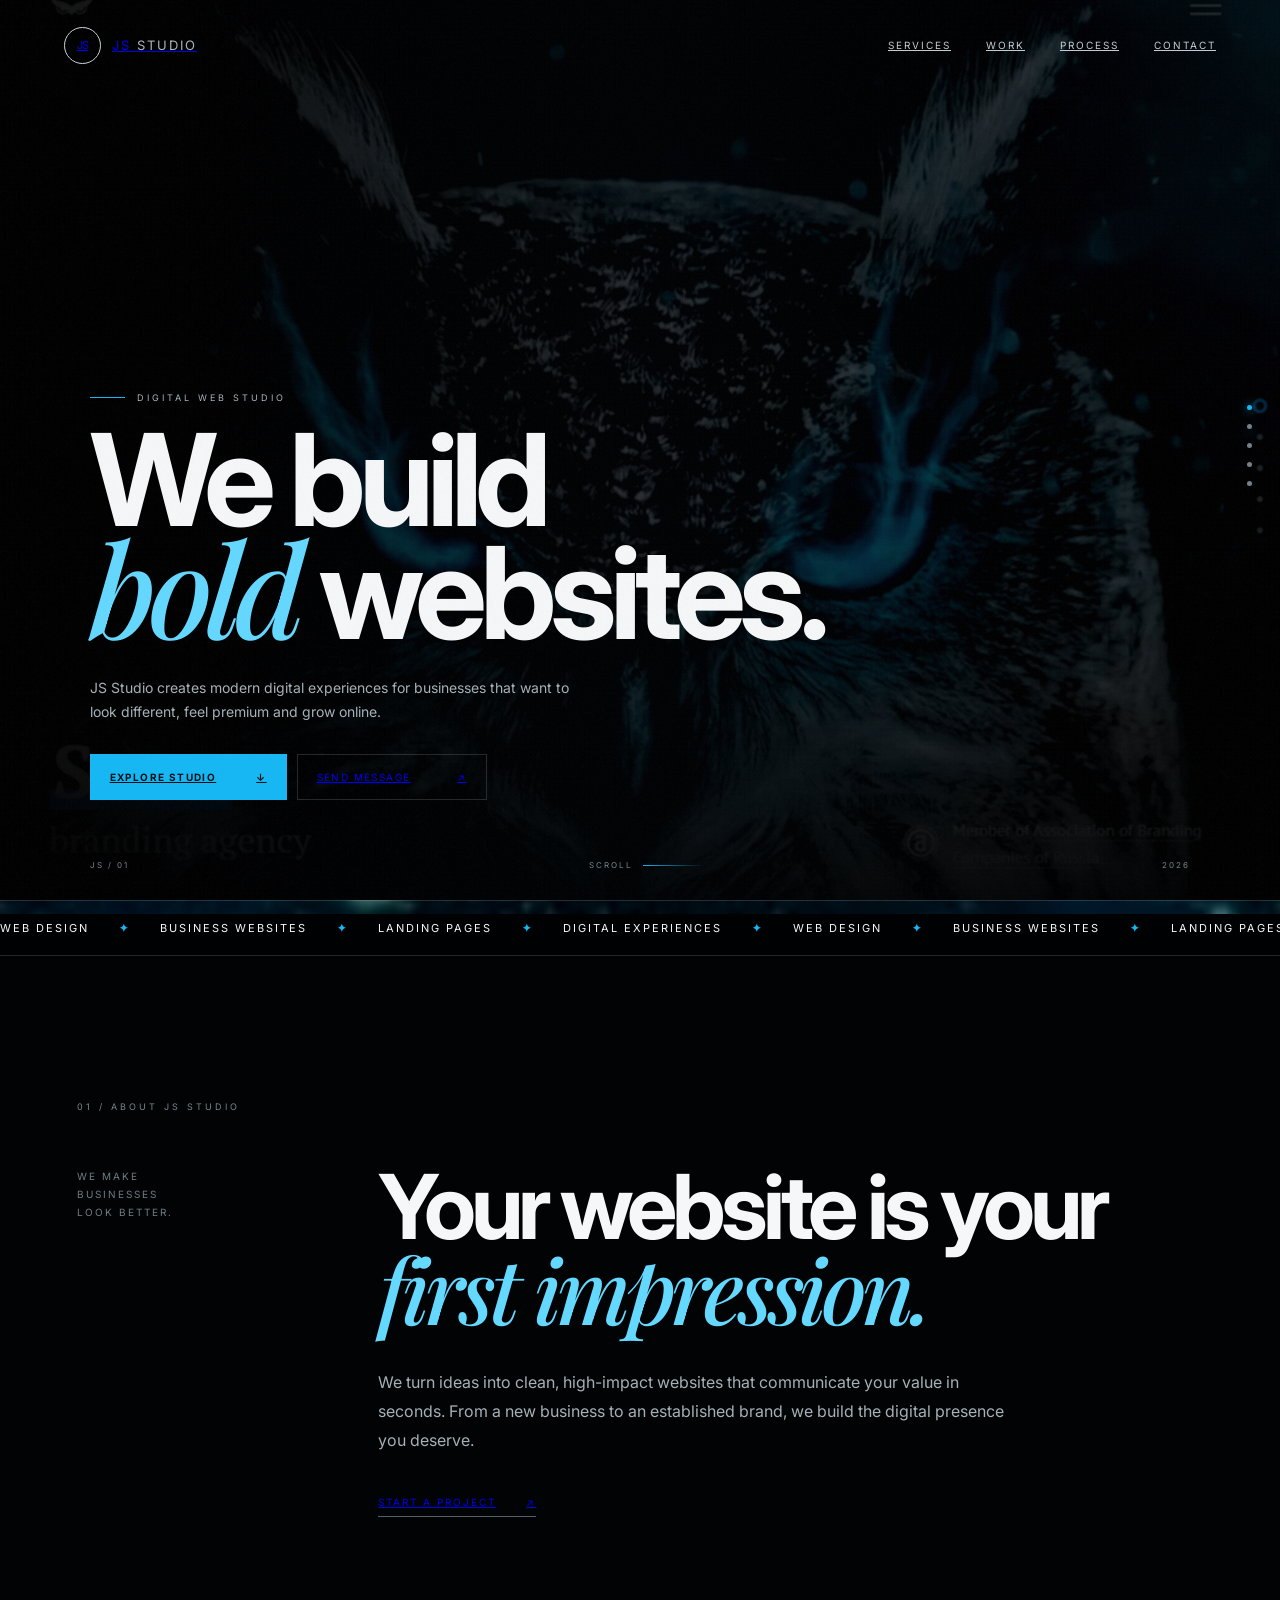
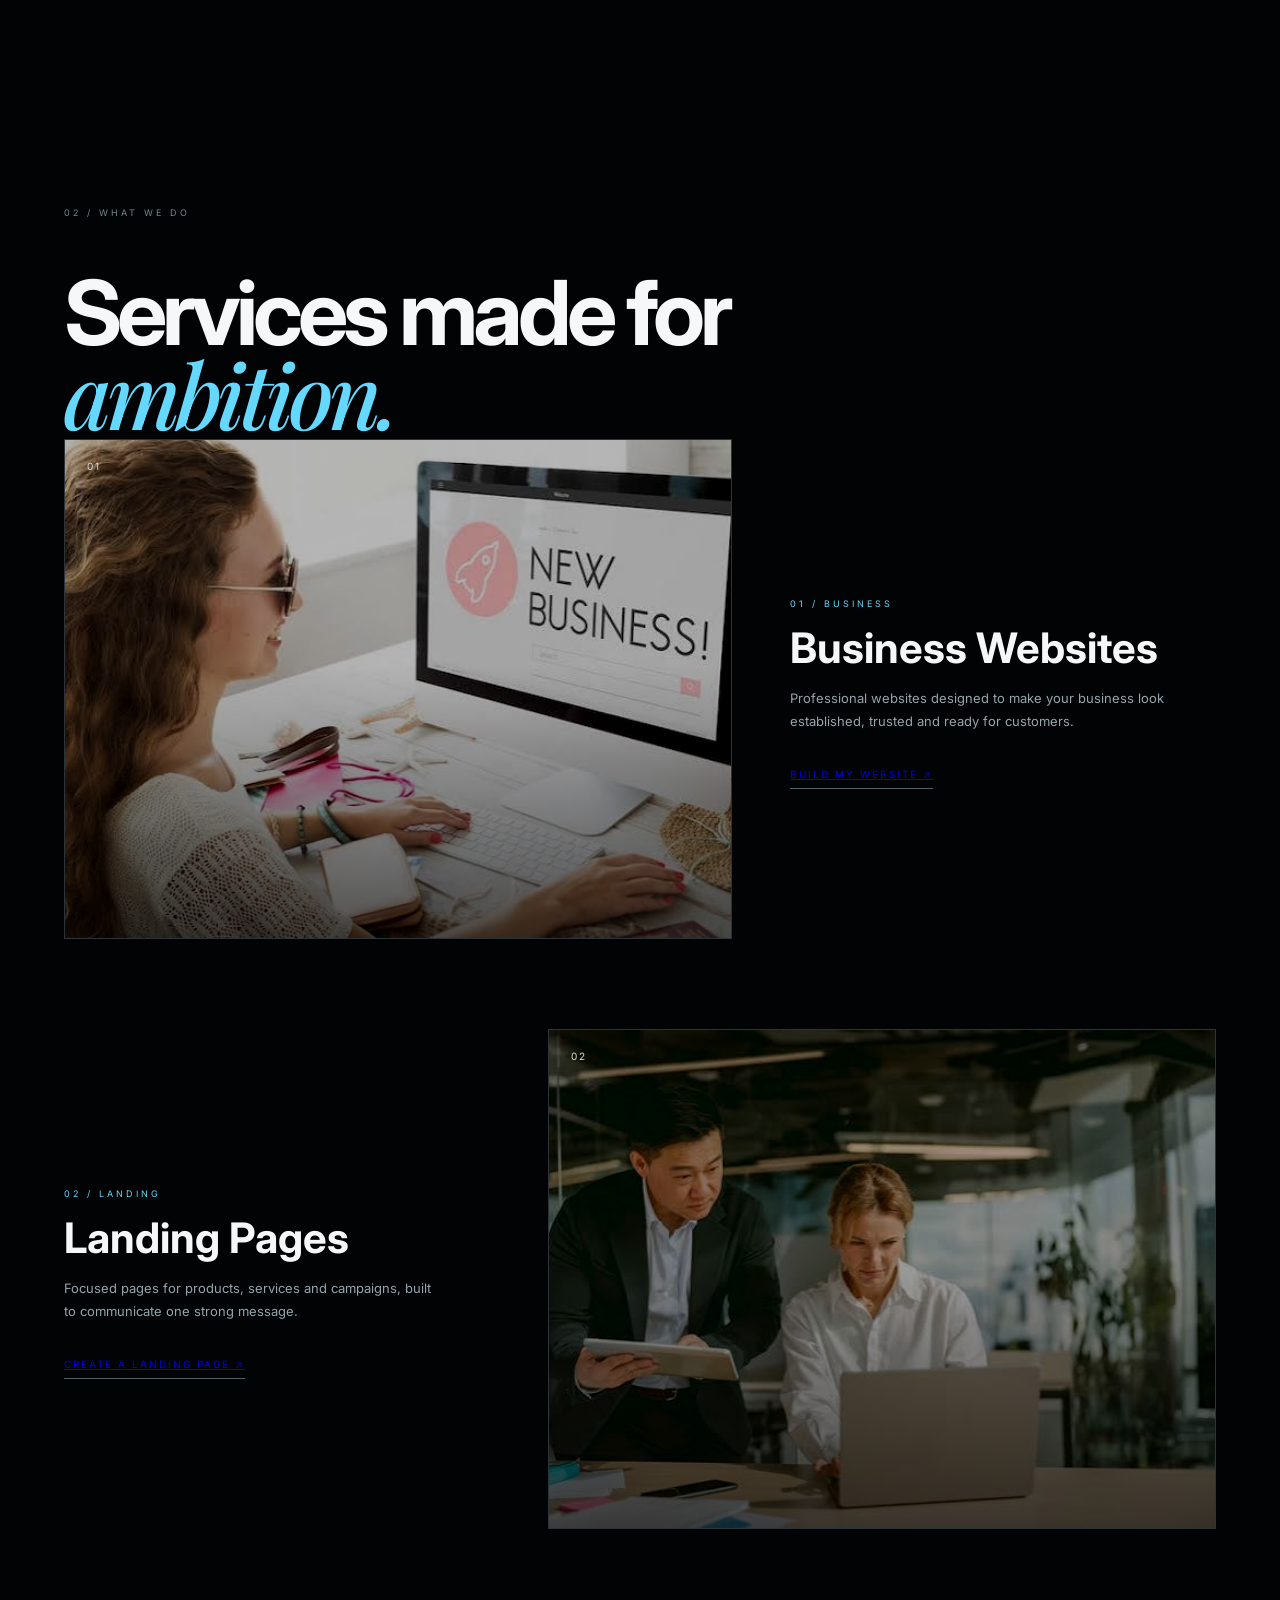
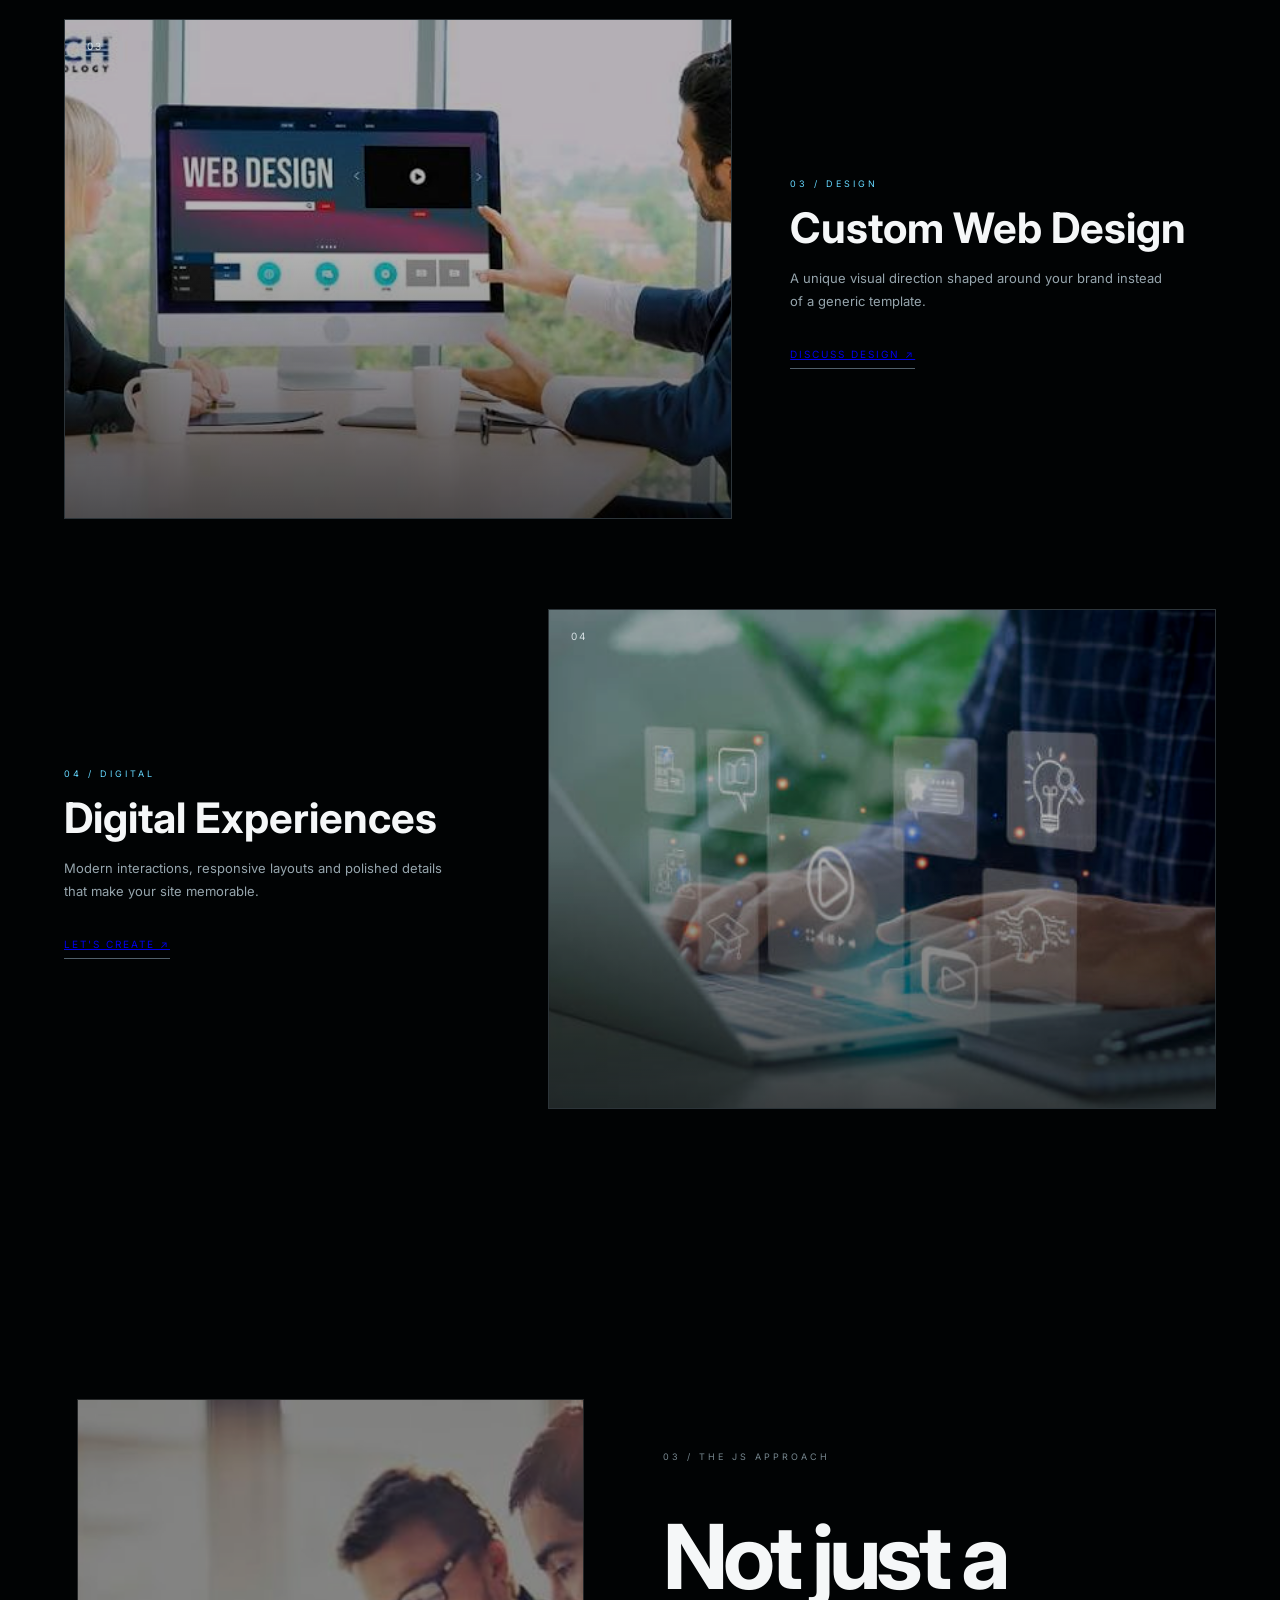
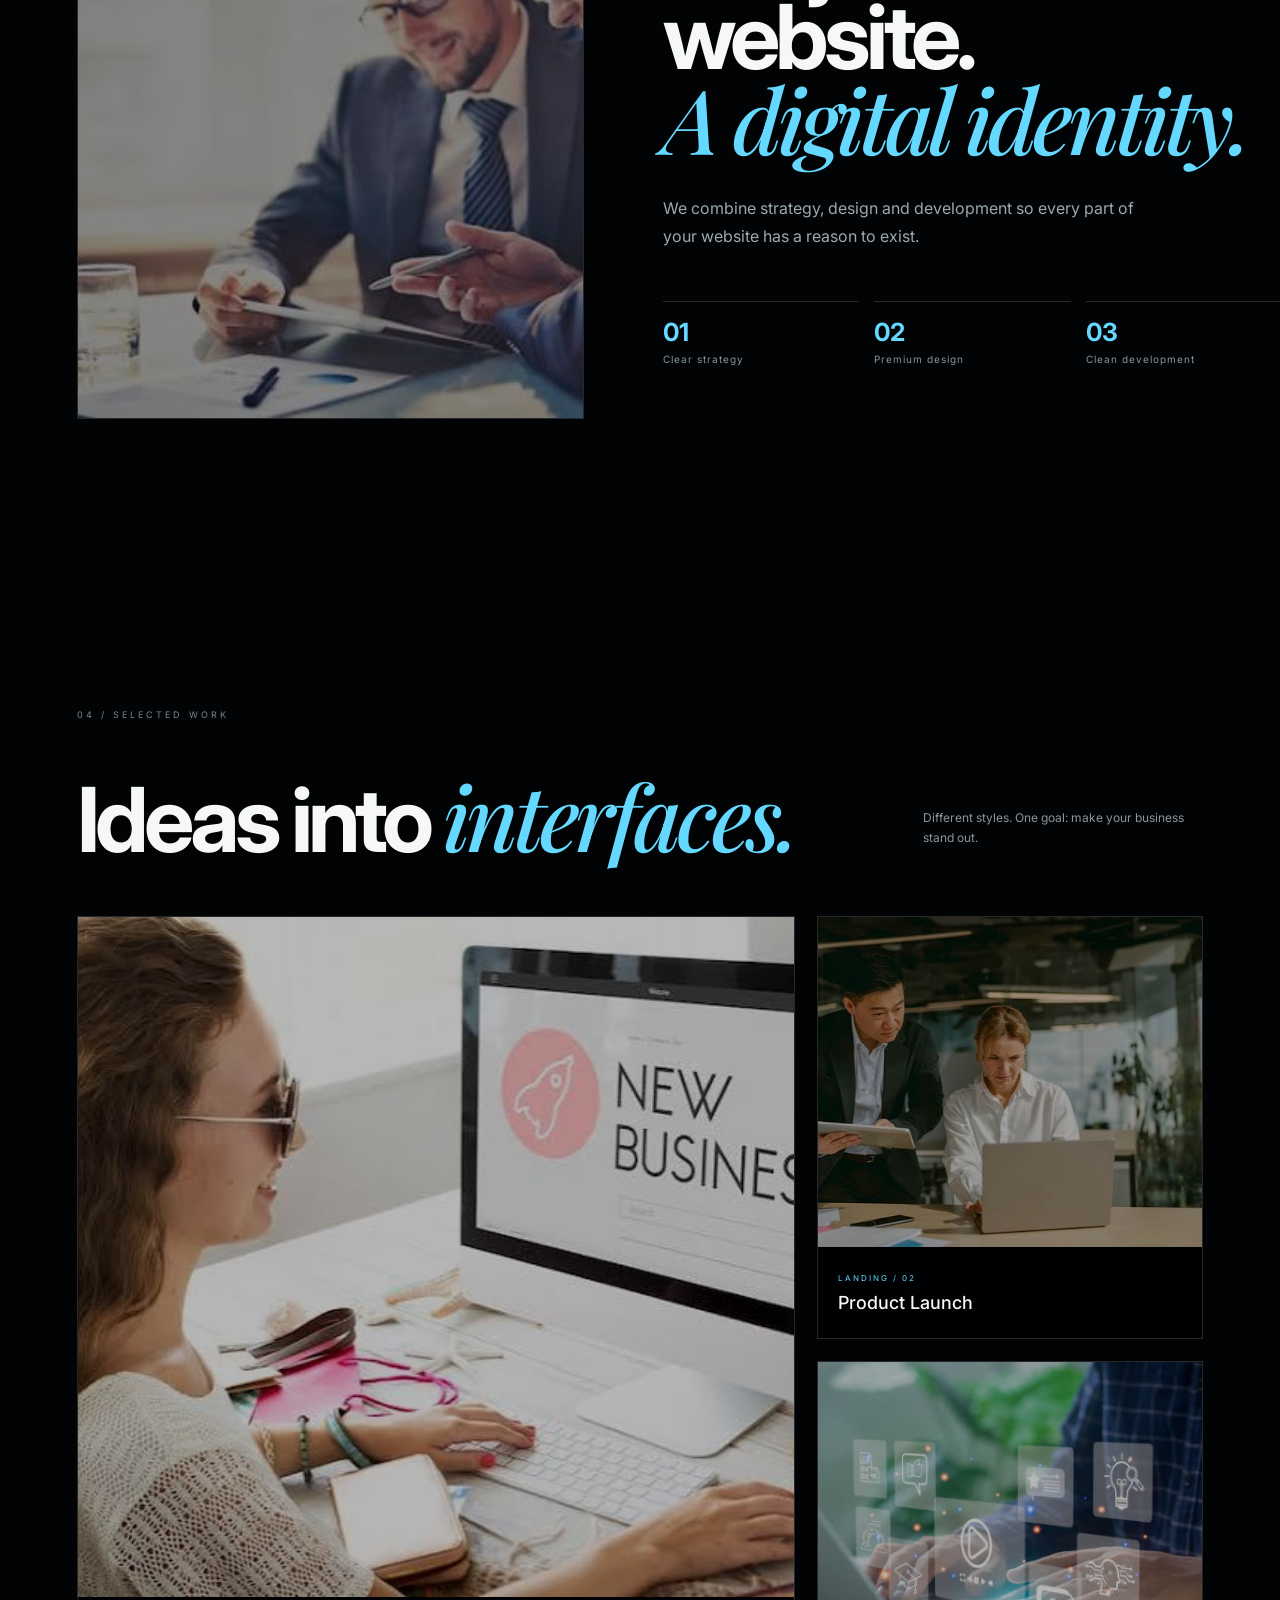
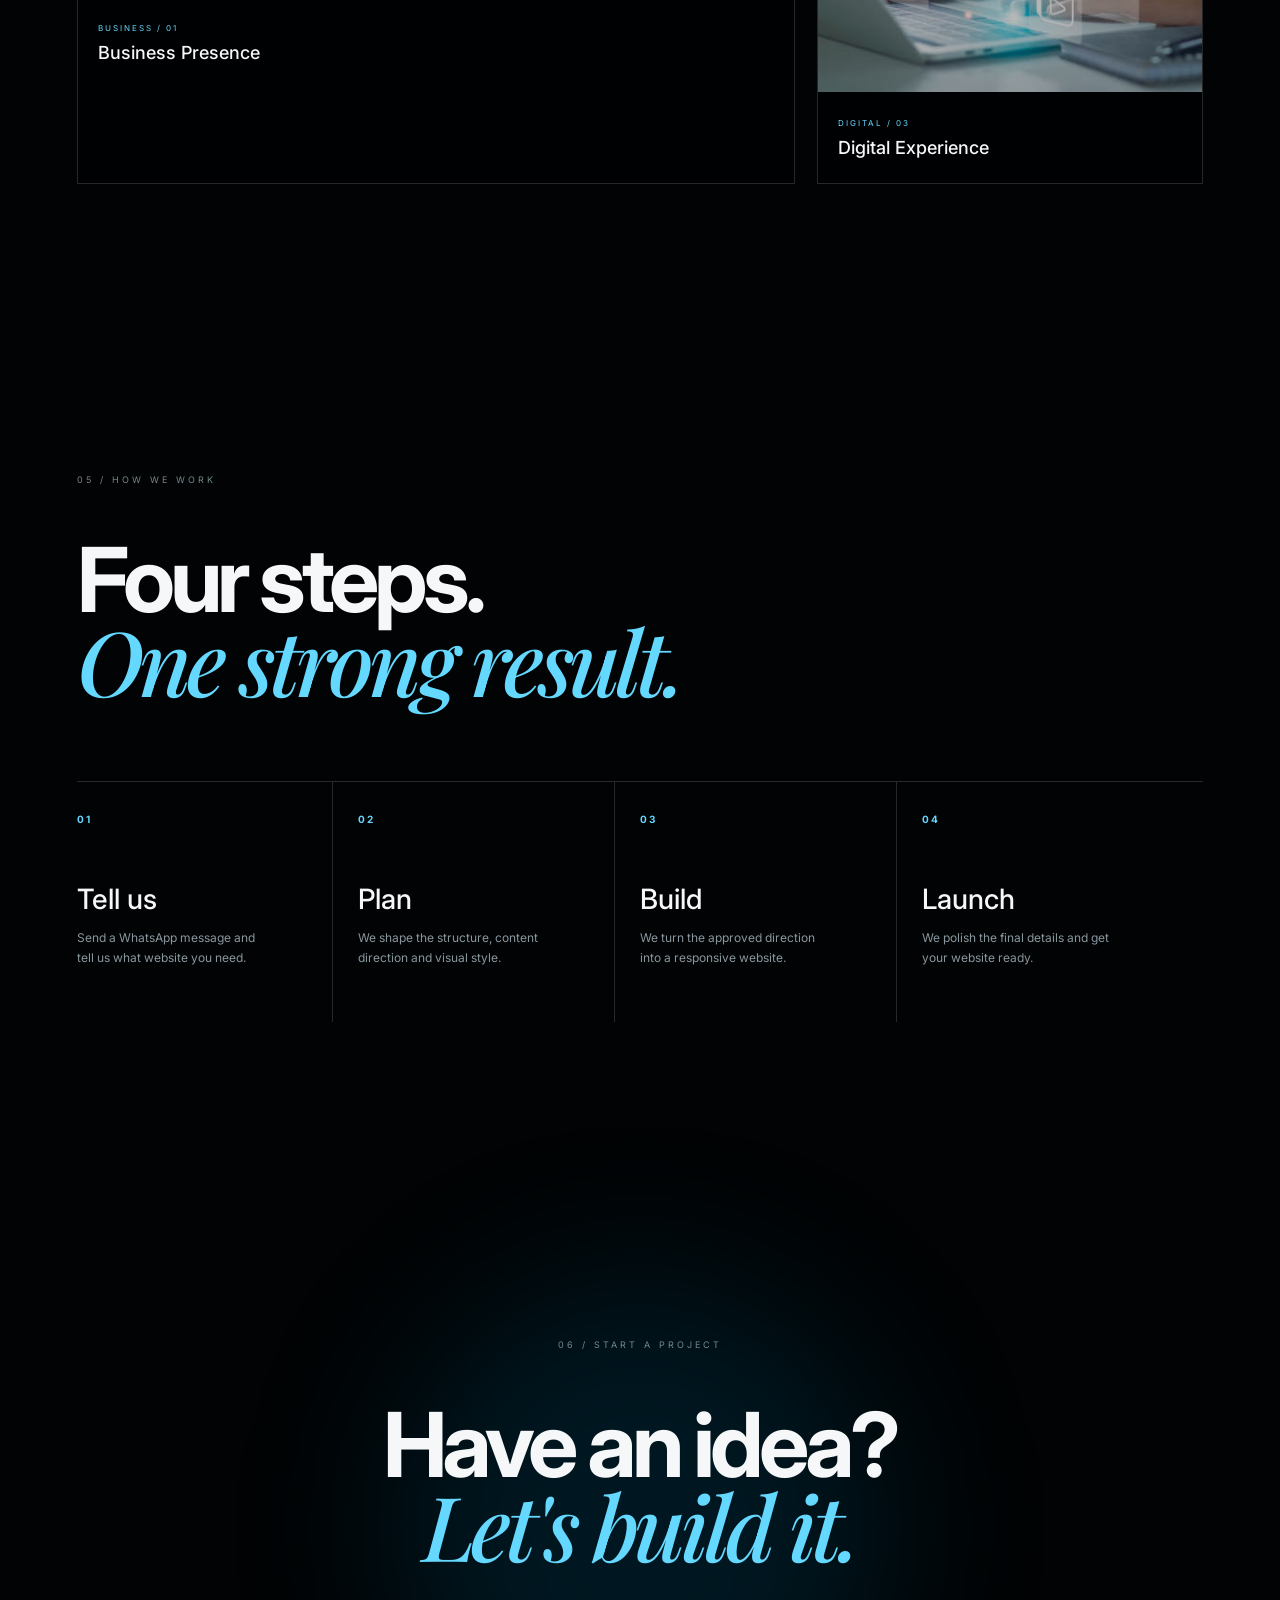
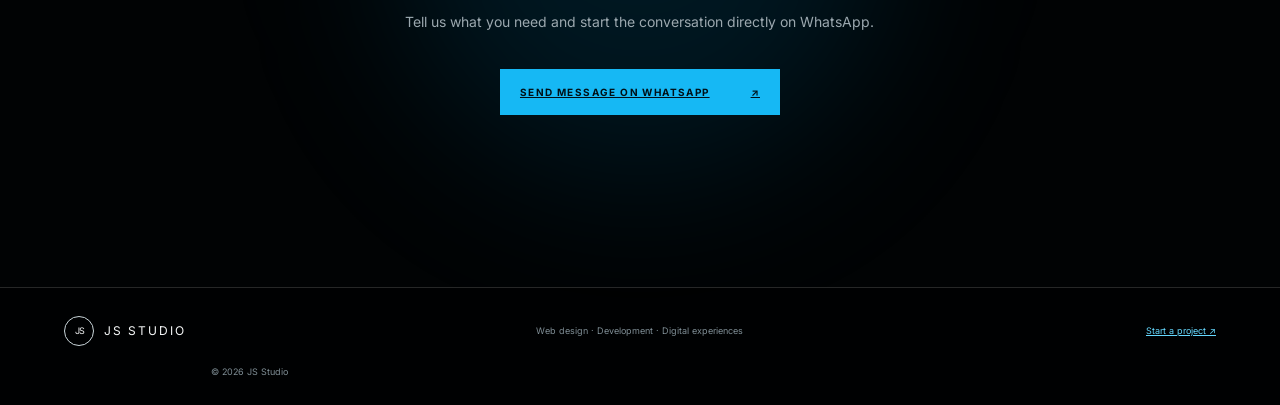
==== index.html @ c6974cc2 "Add files via upload" ====
<!DOCTYPE html>
<html lang="en">
<head>
<meta charset="UTF-8">
<meta name="viewport" content="width=device-width, initial-scale=1.0">
<title>JS Studio — Digital Web Studio</title>
<meta name="description" content="JS Studio creates bold, modern websites for businesses, brands and creators.">
<link rel="preconnect" href="https://fonts.googleapis.com">
<link rel="preconnect" href="https://fonts.gstatic.com" crossorigin>
<link href="https://fonts.googleapis.com/css2?family=Inter:wght@400;500;600;700;800&family=Playfair+Display:ital,wght@0,500;1,500&display=swap" rel="stylesheet">
<link rel="stylesheet" href="style.css">
</head>
<body>
<div class="page-bg"></div><div class="page-shade"></div><canvas id="waterParticles"></canvas><div class="grain"></div>
<header class="header">
  <a class="logo" href="#home"><span class="logo-mark">JS</span><span>JS <b>STUDIO</b></span></a>
  <nav><a href="#services">Services</a><a href="#work">Work</a><a href="#process">Process</a><a href="#contact">Contact</a></nav>
  <button class="hamburger" aria-label="Menu"><i></i><i></i><i></i></button>
</header>
<div class="side-dots"><b class="active"></b><b></b><b></b><b></b><b></b></div>
<div class="mobile-nav"><a href="#services">Services</a><a href="#work">Work</a><a href="#process">Process</a><a href="#contact">Contact</a><a class="wa-link" data-whatsapp href="#">Send Message ↗</a></div>
<main>
<section class="hero snap" id="home">
  <div class="hero-content reveal"><div class="eyebrow"><span></span> DIGITAL WEB STUDIO</div><h1>We build<br><em>bold</em> websites.</h1><p>JS Studio creates modern digital experiences for businesses that want to look different, feel premium and grow online.</p><div class="hero-buttons"><a class="btn blue" href="#services">Explore Studio <span>↓</span></a><a class="btn line" data-whatsapp href="#">Send Message <span>↗</span></a></div></div>
  <div class="hero-meta"><span>JS / 01</span><span class="scroll">SCROLL <i></i></span><span>2026</span></div>
</section>
<div class="marquee"><div>WEB DESIGN <b>✦</b> BUSINESS WEBSITES <b>✦</b> LANDING PAGES <b>✦</b> DIGITAL EXPERIENCES <b>✦</b> WEB DESIGN <b>✦</b> BUSINESS WEBSITES <b>✦</b> LANDING PAGES <b>✦</b></div></div>
<section class="intro section snap"><div class="section-tag">01 / ABOUT JS STUDIO</div><div class="intro-grid"><div class="small-label">WE MAKE<br>BUSINESSES<br>LOOK BETTER.</div><div><h2>Your website is your <em>first impression.</em></h2><p>We turn ideas into clean, high-impact websites that communicate your value in seconds. From a new business to an established brand, we build the digital presence you deserve.</p><a class="text-btn" data-whatsapp href="#">Start a project <span>↗</span></a></div></div></section>
<section class="services section snap" id="services"><div class="section-tag">02 / WHAT WE DO</div><h2 class="section-title">Services made for <em>ambition.</em></h2>
<div class="service-stack">
<article class="service-card reveal"><div class="service-image"><img src="business.jpg" alt="Business website project"><span>01</span></div><div class="service-copy"><p>01 / BUSINESS</p><h3>Business Websites</h3><span>Professional websites designed to make your business look established, trusted and ready for customers.</span><a data-whatsapp href="#">Build my website ↗</a></div></article>
<article class="service-card reverse reveal"><div class="service-image"><img src="landing.jpg" alt="Landing page project"><span>02</span></div><div class="service-copy"><p>02 / LANDING</p><h3>Landing Pages</h3><span>Focused pages for products, services and campaigns, built to communicate one strong message.</span><a data-whatsapp href="#">Create a landing page ↗</a></div></article>
<article class="service-card reveal"><div class="service-image"><img src="web-design.jpg" alt="Web design project"><span>03</span></div><div class="service-copy"><p>03 / DESIGN</p><h3>Custom Web Design</h3><span>A unique visual direction shaped around your brand instead of a generic template.</span><a data-whatsapp href="#">Discuss design ↗</a></div></article>
<article class="service-card reverse reveal"><div class="service-image"><img src="digital.jpg" alt="Digital experience project"><span>04</span></div><div class="service-copy"><p>04 / DIGITAL</p><h3>Digital Experiences</h3><span>Modern interactions, responsive layouts and polished details that make your site memorable.</span><a data-whatsapp href="#">Let's create ↗</a></div></article>
</div></section>
<section class="statement section snap"><div class="statement-image"><img src="strategy.jpg" alt="Strategy meeting"></div><div class="statement-copy"><div class="section-tag">03 / THE JS APPROACH</div><h2>Not just a website.<br><em>A digital identity.</em></h2><p>We combine strategy, design and development so every part of your website has a reason to exist.</p><div class="stats"><div><strong>01</strong><span>Clear strategy</span></div><div><strong>02</strong><span>Premium design</span></div><div><strong>03</strong><span>Clean development</span></div></div></div></section>
<section class="work section snap" id="work"><div class="section-tag">04 / SELECTED WORK</div><div class="work-head"><h2>Ideas into <em>interfaces.</em></h2><p>Different styles. One goal: make your business stand out.</p></div><div class="work-grid"><div class="work-item tall"><img src="business.jpg" alt="Business website"><div><small>BUSINESS / 01</small><h3>Business Presence</h3></div></div><div class="work-item"><img src="landing.jpg" alt="Landing page"><div><small>LANDING / 02</small><h3>Product Launch</h3></div></div><div class="work-item"><img src="digital.jpg" alt="Digital experience"><div><small>DIGITAL / 03</small><h3>Digital Experience</h3></div></div></div></section>
<section class="process section snap" id="process"><div class="section-tag">05 / HOW WE WORK</div><h2 class="section-title">Four steps.<br><em>One strong result.</em></h2><div class="steps"><article><b>01</b><h3>Tell us</h3><p>Send a WhatsApp message and tell us what website you need.</p></article><article><b>02</b><h3>Plan</h3><p>We shape the structure, content direction and visual style.</p></article><article><b>03</b><h3>Build</h3><p>We turn the approved direction into a responsive website.</p></article><article><b>04</b><h3>Launch</h3><p>We polish the final details and get your website ready.</p></article></div></section>
<section class="contact section snap" id="contact"><div class="contact-glow"></div><div class="section-tag">06 / START A PROJECT</div><h2>Have an idea?<br><em>Let's build it.</em></h2><p>Tell us what you need and start the conversation directly on WhatsApp.</p><a class="btn blue huge" data-whatsapp href="#">Send Message on WhatsApp <span>↗</span></a></section>
</main>
<footer><div class="footer-logo"><span class="logo-mark">JS</span> JS STUDIO</div><p>Web design · Development · Digital experiences</p><a data-whatsapp href="#">Start a project ↗</a><small>© <span id="year"></span> JS Studio</small></footer>
<script src="script.js"></script>
</body></html>
---- style.css ----
:root{--blue:#16b8f4;--blue2:#65d8ff;--white:#f5f7f8;--muted:#a0adb5;--line:rgba(255,255,255,.15);--black:#020608}*{box-sizing:border-box}html{scroll-behavior:smooth}body{margin:0;background:#010304;color:var(--white);font-family:Inter,Arial,sans-serif;overflow-x:hidden}.page-bg{position:fixed;inset:0;background:url('water-bg.png') center/cover no-repeat;z-index:-6;filter:saturate(1.15) contrast(1.08) brightness(.72);transform:scale(1.03)}.page-shade{position:fixed;inset:0;background:linear-gradient(90deg,rgba(0,3,5,.78),rgba(0,10,16,.52),rgba(0,0,0,.78));z-index:-5}.page-shade:before{content:"";position:absolute;inset:0;background:radial-gradient(circle at 50% 15%,rgba(42,190,245,.22),transparent 35%),linear-gradient(180deg,rgba(0,0,0,.1),rgba(0,3,7,.86));animation:waterPulse 7s ease-in-out infinite alternate}#waterParticles{position:fixed;inset:0;width:100%;height:100%;z-index:-2;pointer-events:none;opacity:.8}.page-shade:after{content:"";position:absolute;inset:0;background:linear-gradient(0deg,rgba(0,0,0,.95),rgba(0,0,0,.15) 38%,rgba(0,0,0,.75));}.grain{position:fixed;inset:0;pointer-events:none;z-index:10;opacity:.045;background-image:url("data:image/svg+xml,%3Csvg xmlns='http://www.w3.org/2000/svg' width='180' height='180'%3E%3Cfilter id='n'%3E%3CfeTurbulence baseFrequency='.8' numOctaves='3' stitchTiles='stitch'/%3E%3C/filter%3E%3Crect width='100%25' height='100%25' filter='url(%23n)'/%3E%3C/svg%3E")}.header{position:absolute;top:0;left:0;right:0;height:90px;padding:0 5vw;display:flex;align-items:center;justify-content:space-between;z-index:20}.logo{display:flex;align-items:center;gap:11px;font-size:13px;letter-spacing:2px}.logo b{font-weight:400;color:#a7b5bc}.logo-mark{width:37px;height:37px;border:1px solid #c9d5da;border-radius:50%;display:grid;place-items:center;font-size:11px;letter-spacing:-1px}.header nav{display:flex;gap:35px}.header nav a{font-size:10px;letter-spacing:2px;text-transform:uppercase;color:#c3cdd1;transition:.3s}.header nav a:hover{color:var(--blue2)}.hamburger{display:none;background:none;border:0;width:35px}.hamburger i{display:block;height:1px;background:#fff;margin:6px 0}.mobile-nav{display:none}.side-dots{position:fixed;right:28px;top:45%;z-index:12;display:flex;flex-direction:column;gap:14px}.side-dots b{width:5px;height:5px;border-radius:50%;background:#73818a}.side-dots .active{background:var(--blue);box-shadow:0 0 10px var(--blue)}.hero{min-height:100svh;position:relative;display:flex;align-items:flex-end;padding:0 7vw 100px;overflow:hidden}.hero:before{content:"";position:absolute;inset:0;background:url('eagle-bg.png') center/cover no-repeat;z-index:-1;filter:brightness(.7) contrast(1.08) saturate(.9);transform:scale(1.035);animation:eagleZoom 12s ease-out forwards}.hero:after{content:"";position:absolute;inset:0;background:linear-gradient(90deg,rgba(0,0,0,.88),rgba(0,5,9,.55),rgba(0,0,0,.58)),linear-gradient(0deg,rgba(0,0,0,.9),transparent 45%,rgba(0,0,0,.28));z-index:-1}.hero-content{max-width:900px}.eyebrow,.section-tag{font-size:9px;letter-spacing:3px;color:#a8b7be;text-transform:uppercase}.eyebrow{display:flex;align-items:center;gap:12px;margin-bottom:24px}.eyebrow span{width:35px;height:1px;background:var(--blue)}h1{font-size:clamp(65px,10vw,145px);line-height:.83;letter-spacing:-7px;margin:0;max-width:1000px}em{font-family:'Playfair Display',serif;color:var(--blue2);font-weight:500} .hero-content>p{max-width:500px;color:#a7b3b9;font-size:14px;line-height:1.7;margin:30px 0}.hero-buttons{display:flex;gap:10px}.btn{display:inline-flex;justify-content:space-between;align-items:center;gap:40px;padding:16px 19px;min-width:190px;text-transform:uppercase;letter-spacing:1.4px;font-size:10px;border:1px solid var(--line);transition:.3s}.btn.blue{background:var(--blue);color:#001017;border-color:var(--blue);font-weight:700}.btn.line:hover{border-color:var(--blue);color:var(--blue2)}.btn.blue:hover{background:#fff;border-color:#fff;transform:translateY(-3px)}.hero-meta{position:absolute;left:7vw;right:7vw;bottom:30px;display:flex;justify-content:space-between;font-size:8px;letter-spacing:2px;color:#77868e}.scroll{display:flex;align-items:center;gap:10px}.scroll i{width:60px;height:1px;background:linear-gradient(90deg,var(--blue),transparent)}.marquee{overflow:hidden;border-top:1px solid var(--line);border-bottom:1px solid var(--line);background:rgba(0,0,0,.35);white-space:nowrap}.marquee div{display:inline-block;padding:20px 0;min-width:max-content;animation:marquee 22s linear infinite;font-size:11px;letter-spacing:2px}.marquee b{color:var(--blue);padding:0 25px}@keyframes marquee{to{transform:translateX(-50%)}}@keyframes eagleZoom{from{transform:scale(1.08)}to{transform:scale(1.035)}}@keyframes waterPulse{from{opacity:.7;transform:scale(1)}to{opacity:1;transform:scale(1.04)}}.section{width:min(1180px,88%);margin:auto;padding:145px 0;position:relative}.section-tag{margin-bottom:55px;color:#77878f}.intro-grid{display:grid;grid-template-columns:25% 75%;gap:20px}.small-label{font-size:10px;letter-spacing:2px;line-height:1.8;color:#6f7d84}.intro h2,.section-title,.statement h2,.work-head h2,.contact h2{font-size:clamp(48px,7vw,95px);line-height:.9;letter-spacing:-5px;margin:0;max-width:900px}.intro p{max-width:650px;color:#a5b1b7;line-height:1.8;font-size:16px;margin:35px 0}.text-btn,.service-copy a{display:inline-flex;gap:30px;border-bottom:1px solid #52616a;padding-bottom:8px;font-size:10px;letter-spacing:2px;text-transform:uppercase}.text-btn:hover,.service-copy a:hover{color:var(--blue2);border-color:var(--blue)}.services{width:min(1240px,90%)}.service-stack{display:flex;flex-direction:column;gap:90px}.service-card{display:grid;grid-template-columns:58% 42%;align-items:center;min-height:460px}.service-card.reverse{grid-template-columns:42% 58%}.service-card.reverse .service-image{order:2}.service-card.reverse .service-copy{order:1;padding-left:0;padding-right:10%}.service-image{height:500px;position:relative;overflow:hidden;border:1px solid var(--line);background:#071016}.service-image img{width:100%;height:100%;object-fit:cover;display:block;filter:brightness(.7) contrast(1.05);transition:.8s}.service-card:hover .service-image img{transform:scale(1.05);filter:brightness(.85)}.service-image:after{content:"";position:absolute;inset:0;background:linear-gradient(180deg,transparent 45%,rgba(0,0,0,.55));}.service-image span{position:absolute;z-index:2;left:22px;top:20px;font-size:10px;letter-spacing:2px;color:#d6e0e4}.service-copy{padding-left:12%;position:relative}.service-copy p{font-size:9px;letter-spacing:3px;color:var(--blue2)}.service-copy h3{font-size:42px;line-height:1;margin:18px 0}.service-copy>span{display:block;max-width:380px;color:#96a5ad;font-size:13px;line-height:1.8;margin-bottom:28px}.statement{display:grid;grid-template-columns:45% 55%;gap:7%;align-items:center}.statement-image{height:620px;overflow:hidden;border:1px solid var(--line)}.statement-image img{width:100%;height:100%;object-fit:cover;filter:brightness(.55)}.statement-copy h2{margin-bottom:30px}.statement-copy>p{color:#9ba9b0;line-height:1.8;max-width:480px}.stats{display:grid;grid-template-columns:repeat(3,1fr);gap:15px;margin-top:50px}.stats div{border-top:1px solid var(--line);padding-top:15px}.stats strong{display:block;font-size:25px;color:var(--blue2)}.stats span{font-size:10px;color:#87969e;letter-spacing:1px}.work-head{display:flex;align-items:flex-end;justify-content:space-between;gap:30px;margin-bottom:55px}.work-head p{max-width:280px;color:#89979e;font-size:12px;line-height:1.7}.work-grid{display:grid;grid-template-columns:1.3fr .7fr;gap:22px}.work-item{border:1px solid var(--line);background:rgba(0,0,0,.35);overflow:hidden}.work-item.tall{grid-row:span 2}.work-item img{width:100%;height:330px;object-fit:cover;display:block;filter:brightness(.72);transition:.7s}.work-item.tall img{height:680px}.work-item:hover img{transform:scale(1.04);filter:brightness(.9)}.work-item>div{padding:18px 20px}.work-item small{font-size:8px;letter-spacing:2px;color:var(--blue2)}.work-item h3{font-size:18px;font-weight:500;margin:7px 0}.steps{display:grid;grid-template-columns:repeat(4,1fr);border-top:1px solid var(--line);margin-top:75px}.steps article{padding:25px 25px 10px 0;border-right:1px solid var(--line);margin-right:25px;min-height:240px}.steps article:last-child{border:0}.steps b{font-size:10px;letter-spacing:2px;color:var(--blue2)}.steps h3{font-size:28px;font-weight:500;margin:55px 0 12px}.steps p{font-size:12px;color:#89979e;line-height:1.7;max-width:190px}.contact{text-align:center;min-height:80vh;display:flex;flex-direction:column;align-items:center;justify-content:center}.contact-glow{position:absolute;width:500px;height:500px;border-radius:50%;background:rgba(0,150,210,.14);filter:blur(80px);z-index:-1}.contact h2{margin-bottom:25px}.contact>p{color:#9ba8af;max-width:500px;line-height:1.7;font-size:14px;margin-bottom:35px}.huge{min-width:280px}footer{border-top:1px solid var(--line);padding:28px 5vw;display:grid;grid-template-columns:1fr 1fr 1fr;align-items:center;gap:20px;background:rgba(0,0,0,.5)}.footer-logo{font-size:12px;letter-spacing:2px;display:flex;gap:10px;align-items:center}.footer-logo .logo-mark{width:30px;height:30px;font-size:9px}footer p,footer>a,footer small{font-size:9px;color:#7f8e96;text-align:center}footer>a{color:var(--blue2);text-align:right}.reveal{opacity:0;transform:translateY(35px);transition:opacity .8s ease,transform .8s ease}.reveal.visible{opacity:1;transform:none}@media(max-width:800px){.header{height:75px;padding:0 6vw}.header nav{display:none}.hamburger{display:block}.mobile-nav{position:fixed;inset:0;z-index:18;background:rgba(1,5,7,.97);display:flex;flex-direction:column;justify-content:center;padding:12vw;gap:25px;opacity:0;visibility:hidden;transform:translateY(-20px);transition:.35s}.mobile-nav.open{opacity:1;visibility:visible;transform:none}.mobile-nav a{font-size:28px}.mobile-nav .wa-link{font-size:10px;color:var(--blue2);letter-spacing:2px;text-transform:uppercase}.side-dots{display:none}.hero{padding:0 7vw 95px}.hero h1{font-size:clamp(55px,16vw,90px);letter-spacing:-4px}.hero-content>p{font-size:12px}.hero-buttons{flex-direction:column;width:260px}.section{width:86%;padding:100px 0}.intro-grid,.statement{grid-template-columns:1fr;gap:40px}.intro h2,.section-title,.statement h2,.work-head h2,.contact h2{letter-spacing:-3px}.service-stack{gap:70px}.service-card,.service-card.reverse{grid-template-columns:1fr}.service-card.reverse .service-image{order:0}.service-card.reverse .service-copy{order:1;padding-right:0}.service-image{height:350px}.service-copy{padding:30px 0 0}.service-copy h3{font-size:34px}.statement-image{height:430px}.stats{gap:8px}.stats strong{font-size:20px}.stats span{font-size:8px}.work-head{display:block}.work-head p{margin-top:20px}.work-grid{grid-template-columns:1fr}.work-item.tall{grid-row:auto}.work-item.tall img,.work-item img{height:300px}.steps{grid-template-columns:1fr;margin-top:50px}.steps article{border-right:0;border-bottom:1px solid var(--line);min-height:auto;margin:0;padding:25px 0}.steps h3{margin:25px 0 10px}.contact{min-height:70vh}footer{grid-template-columns:1fr;text-align:center}footer>a{text-align:center}}
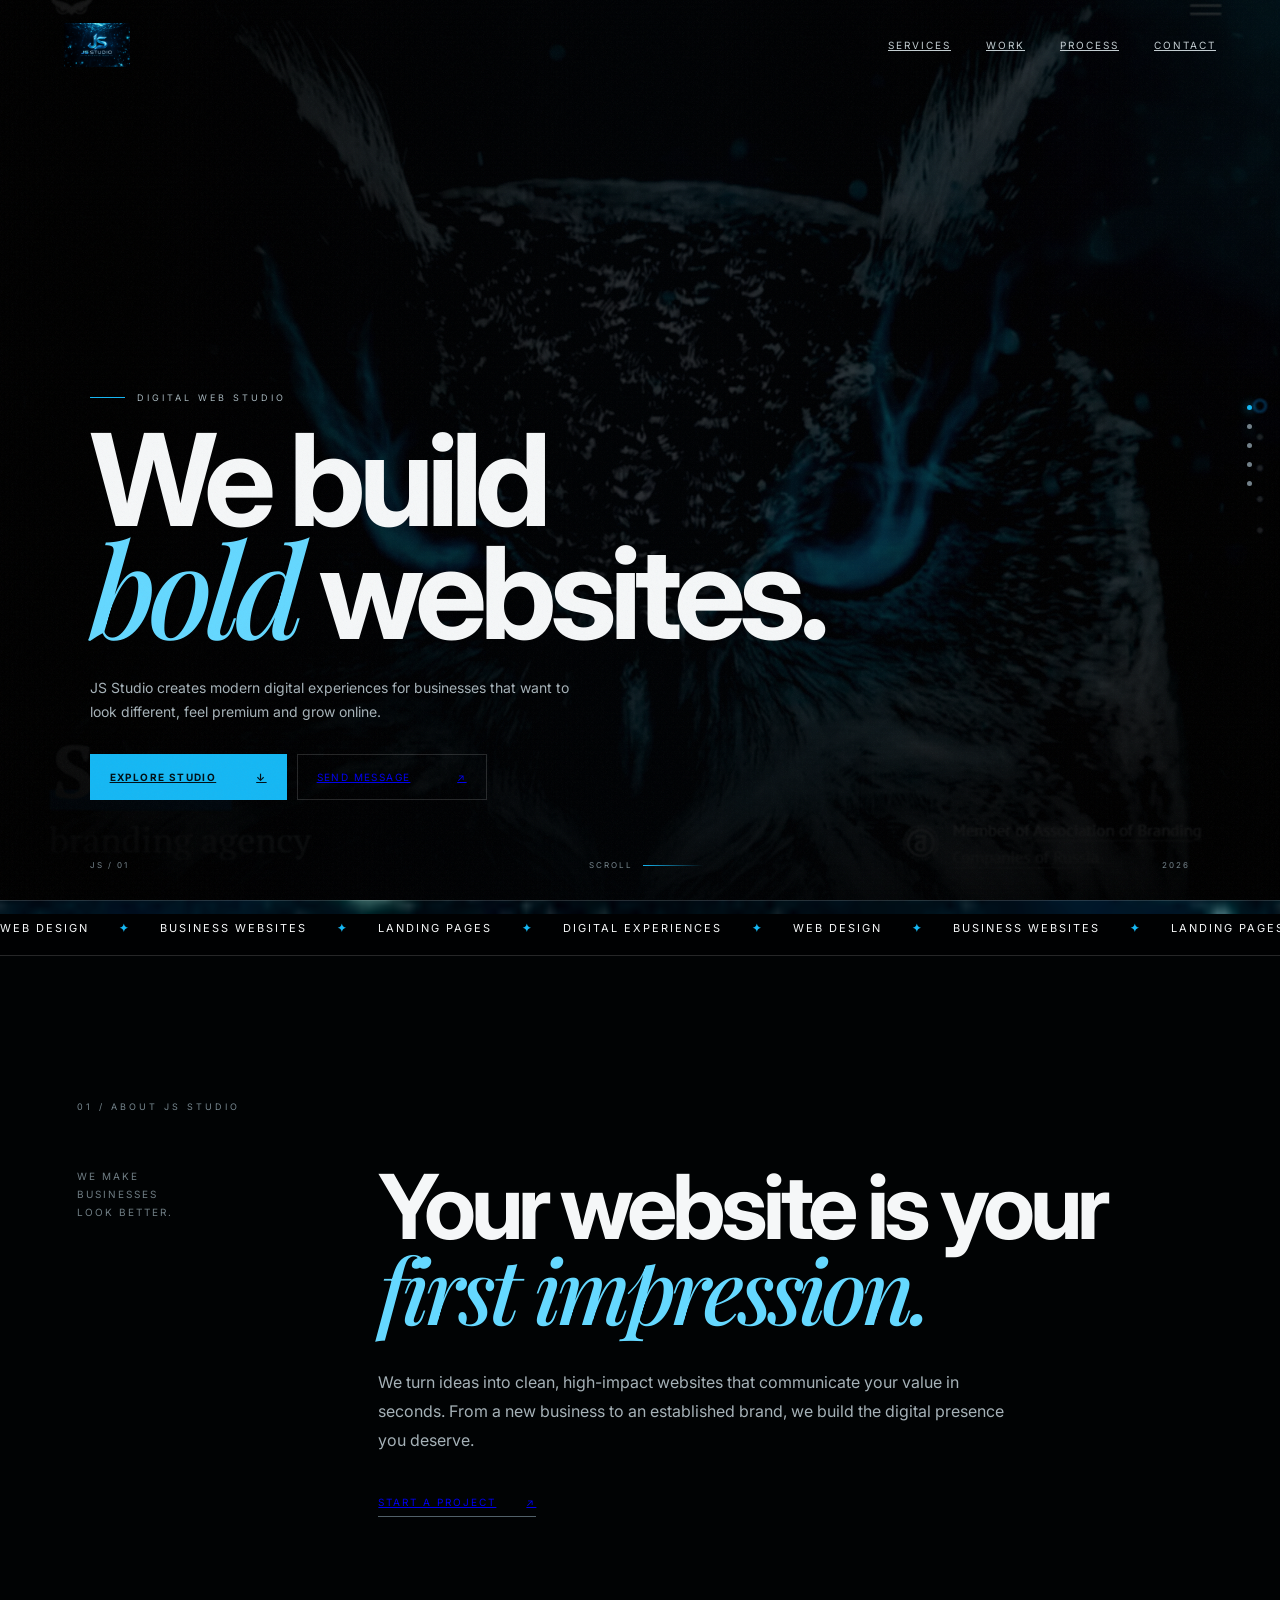
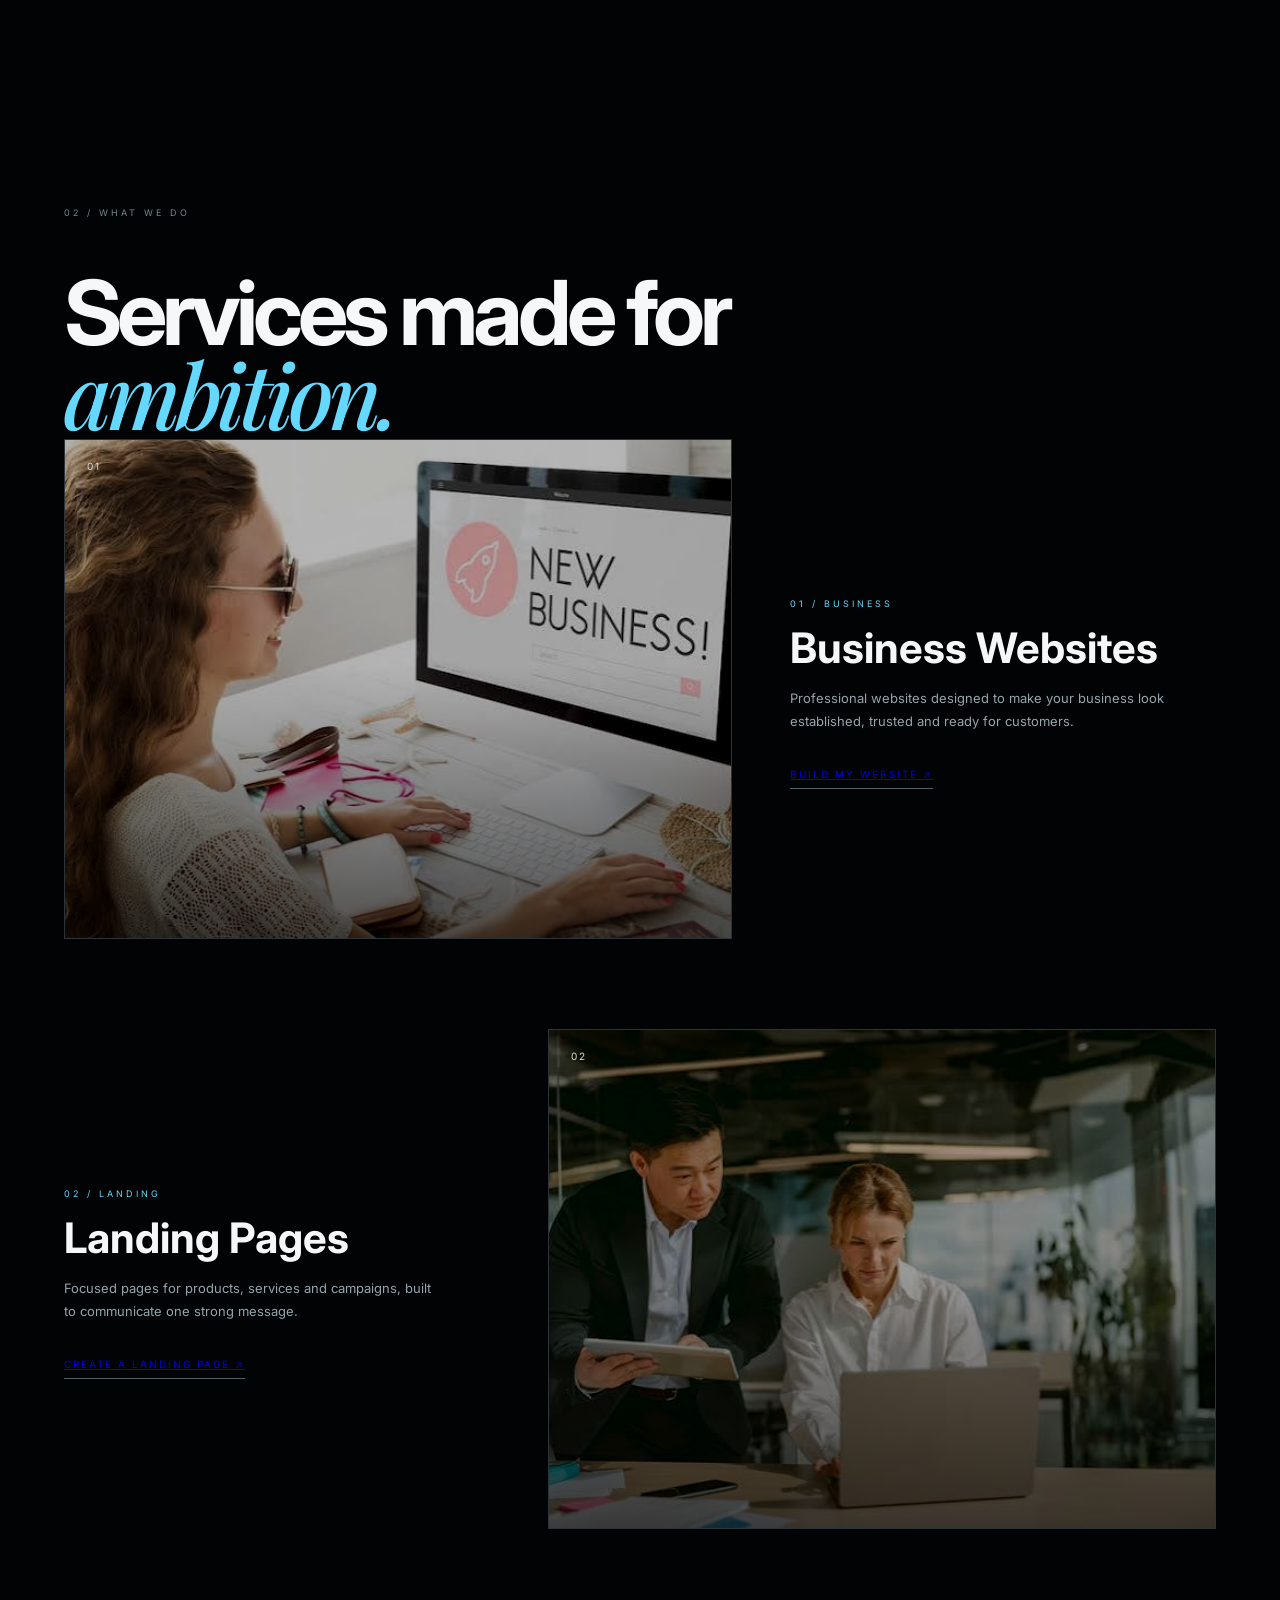
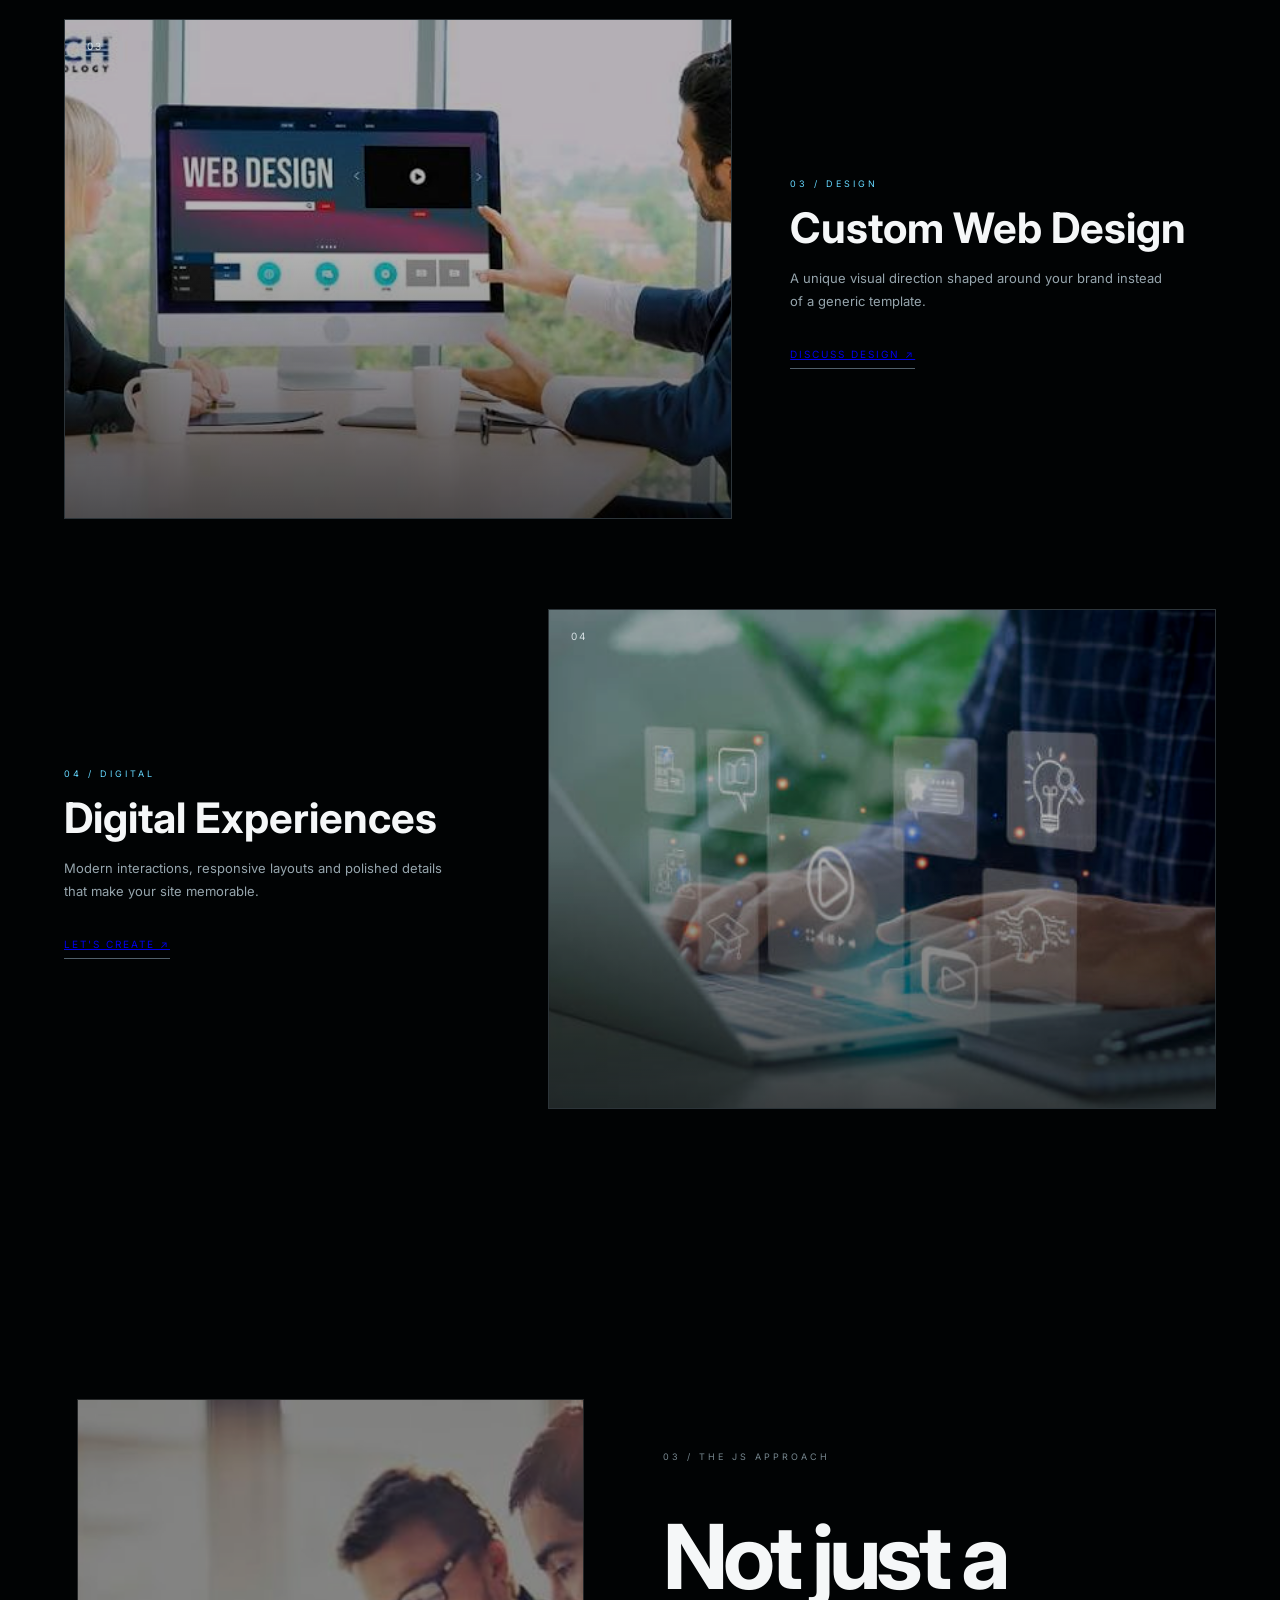
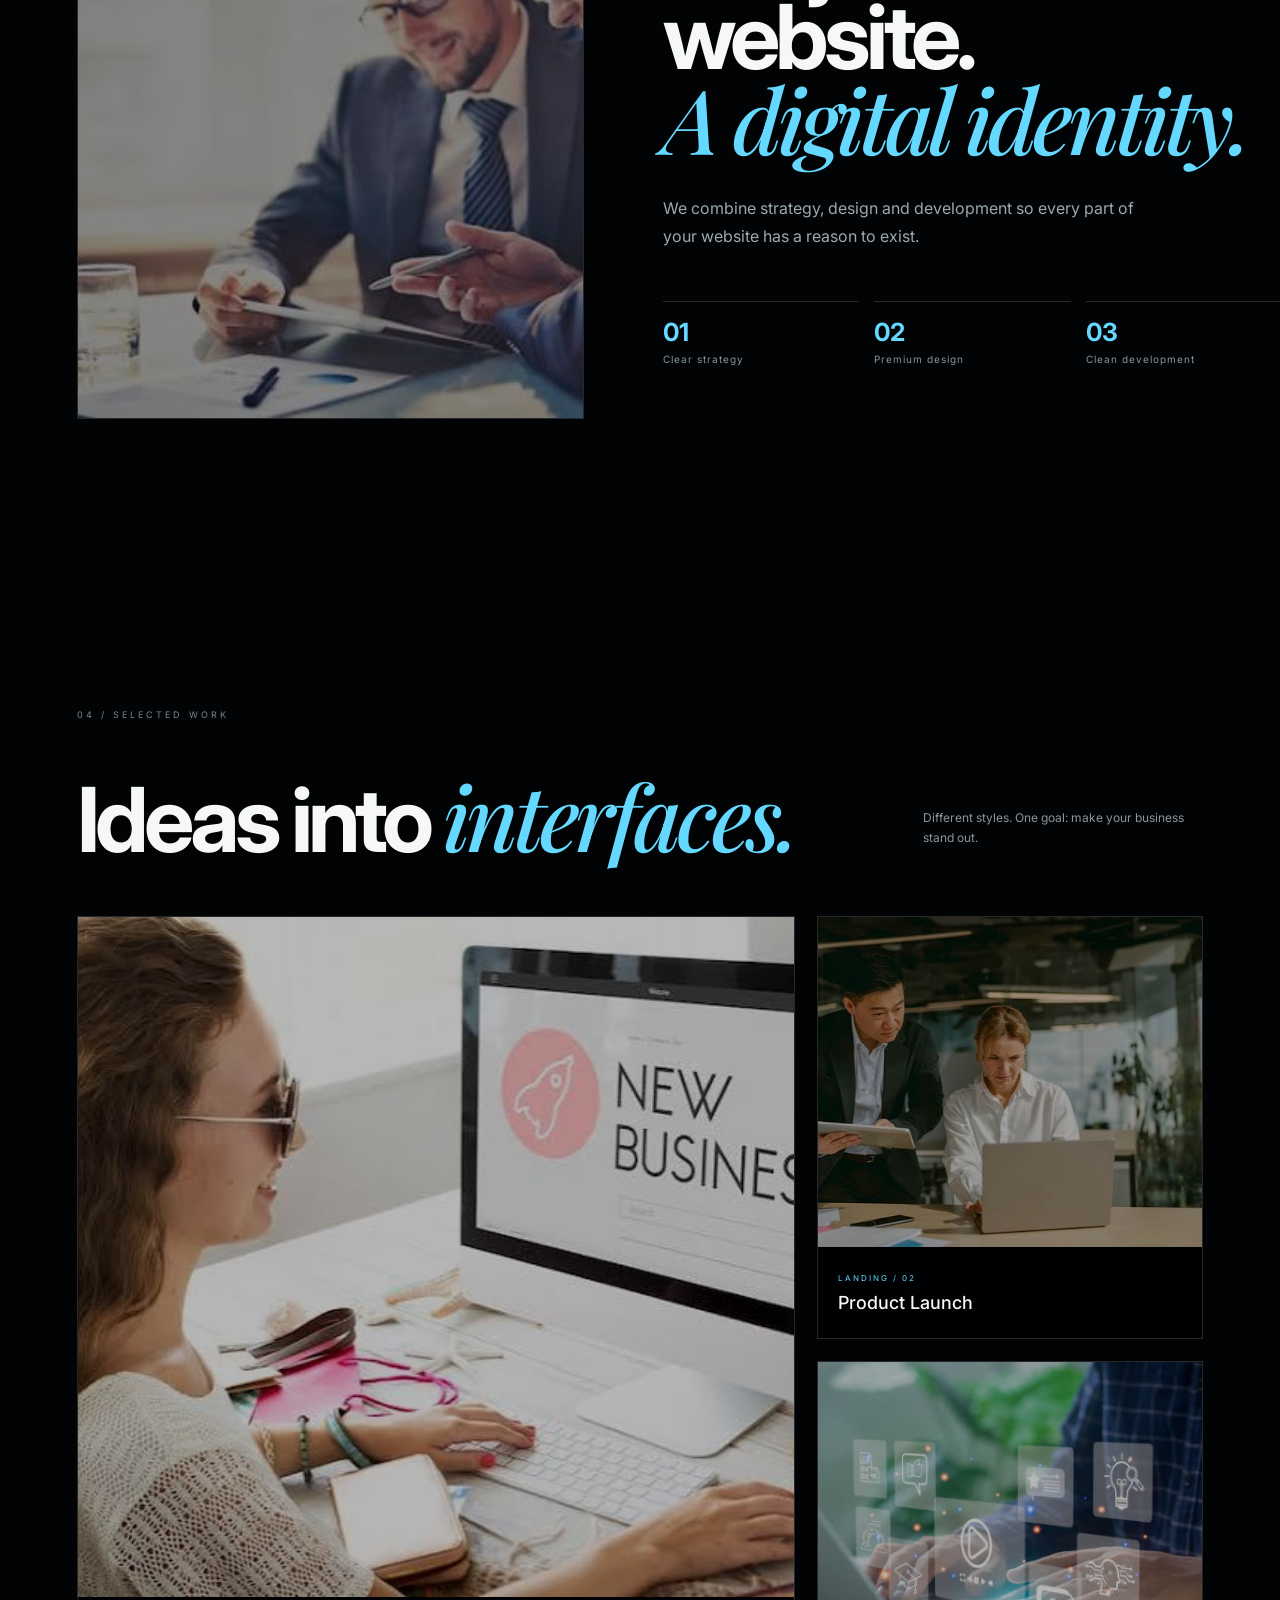
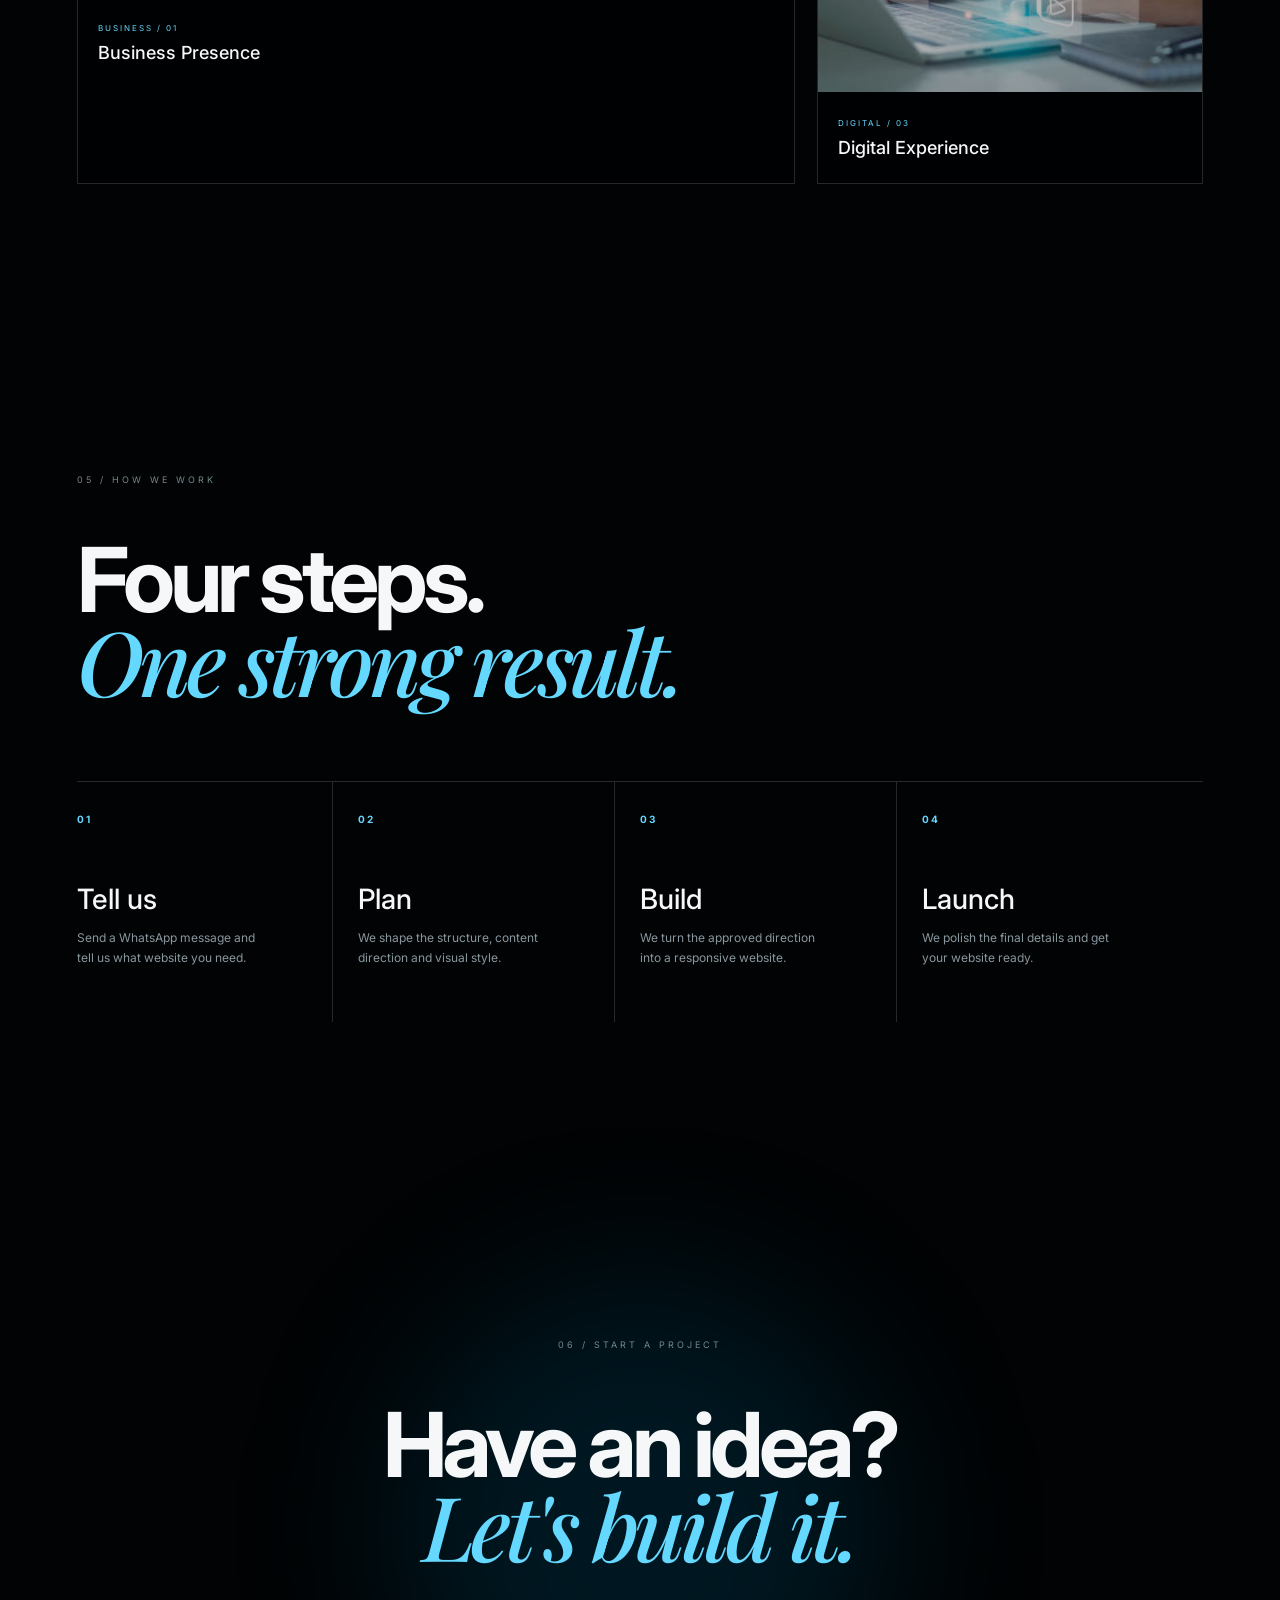
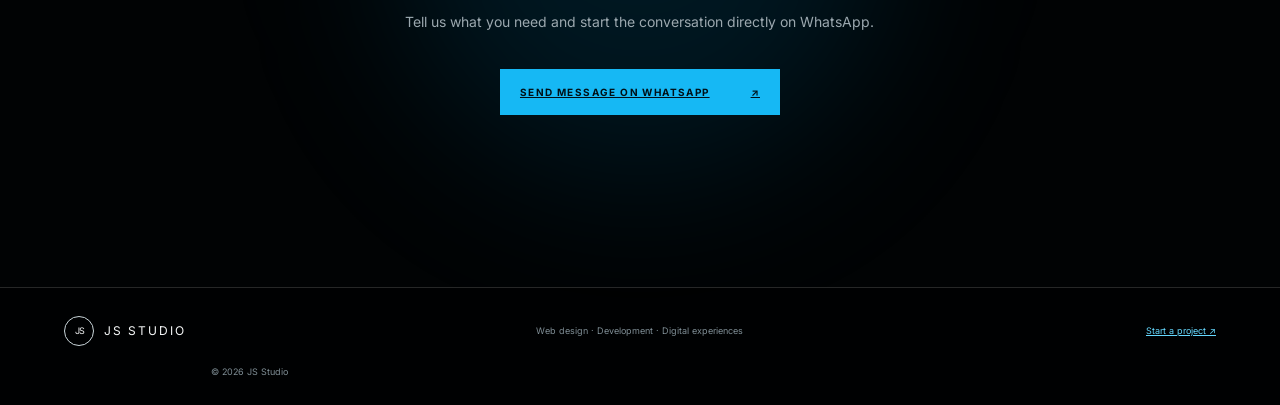
==== commit 899ccc7c: "Rename index (1).html to index.html" ====
--- a/index.html
+++ b/index.html
@@ -13,7 +13,9 @@
 <body>
 <div class="page-bg"></div><div class="page-shade"></div><canvas id="waterParticles"></canvas><div class="grain"></div>
 <header class="header">
-  <a class="logo" href="#home"><span class="logo-mark">JS</span><span>JS <b>STUDIO</b></span></a>
+  <a class="logo" href="#home" aria-label="JS Studio">
+    <img src="logo.png" alt="JS Studio" style="height:44px;width:auto;display:block;object-fit:contain;">
+  </a>
   <nav><a href="#services">Services</a><a href="#work">Work</a><a href="#process">Process</a><a href="#contact">Contact</a></nav>
   <button class="hamburger" aria-label="Menu"><i></i><i></i><i></i></button>
 </header>
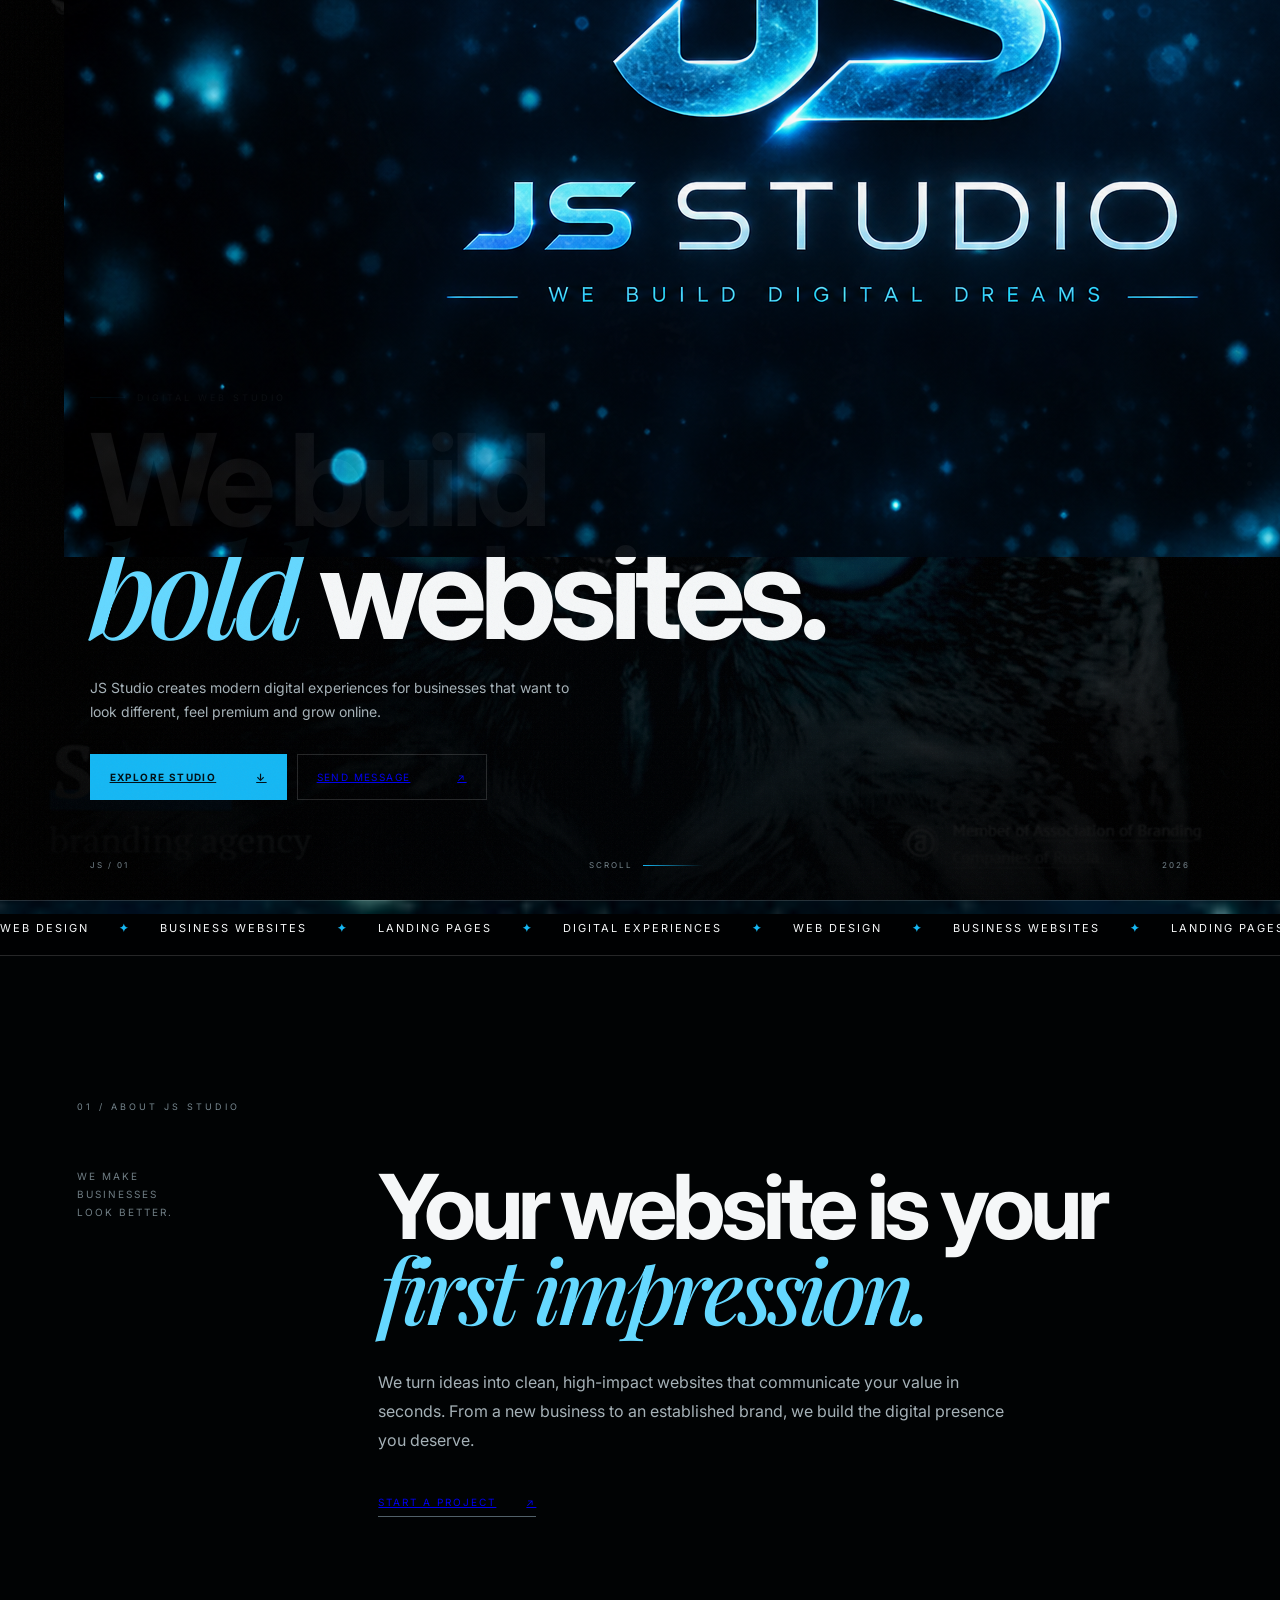
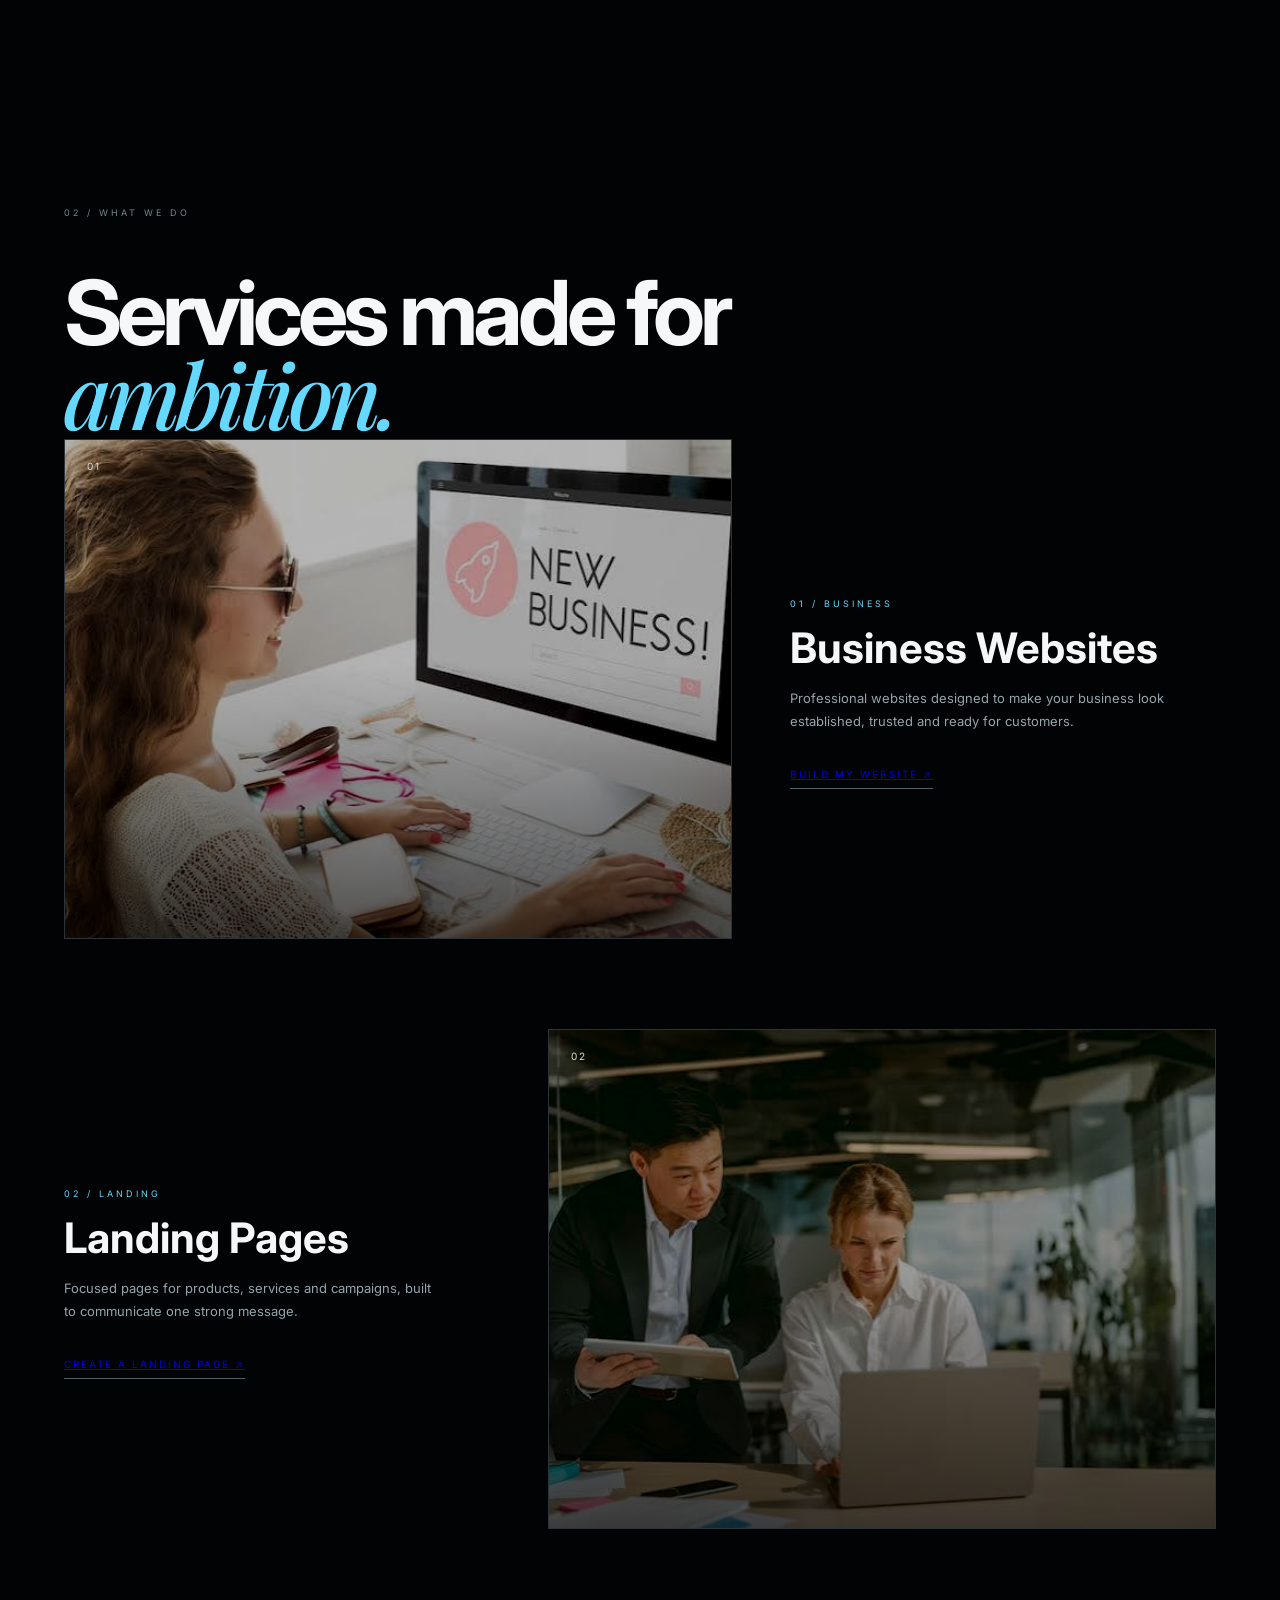
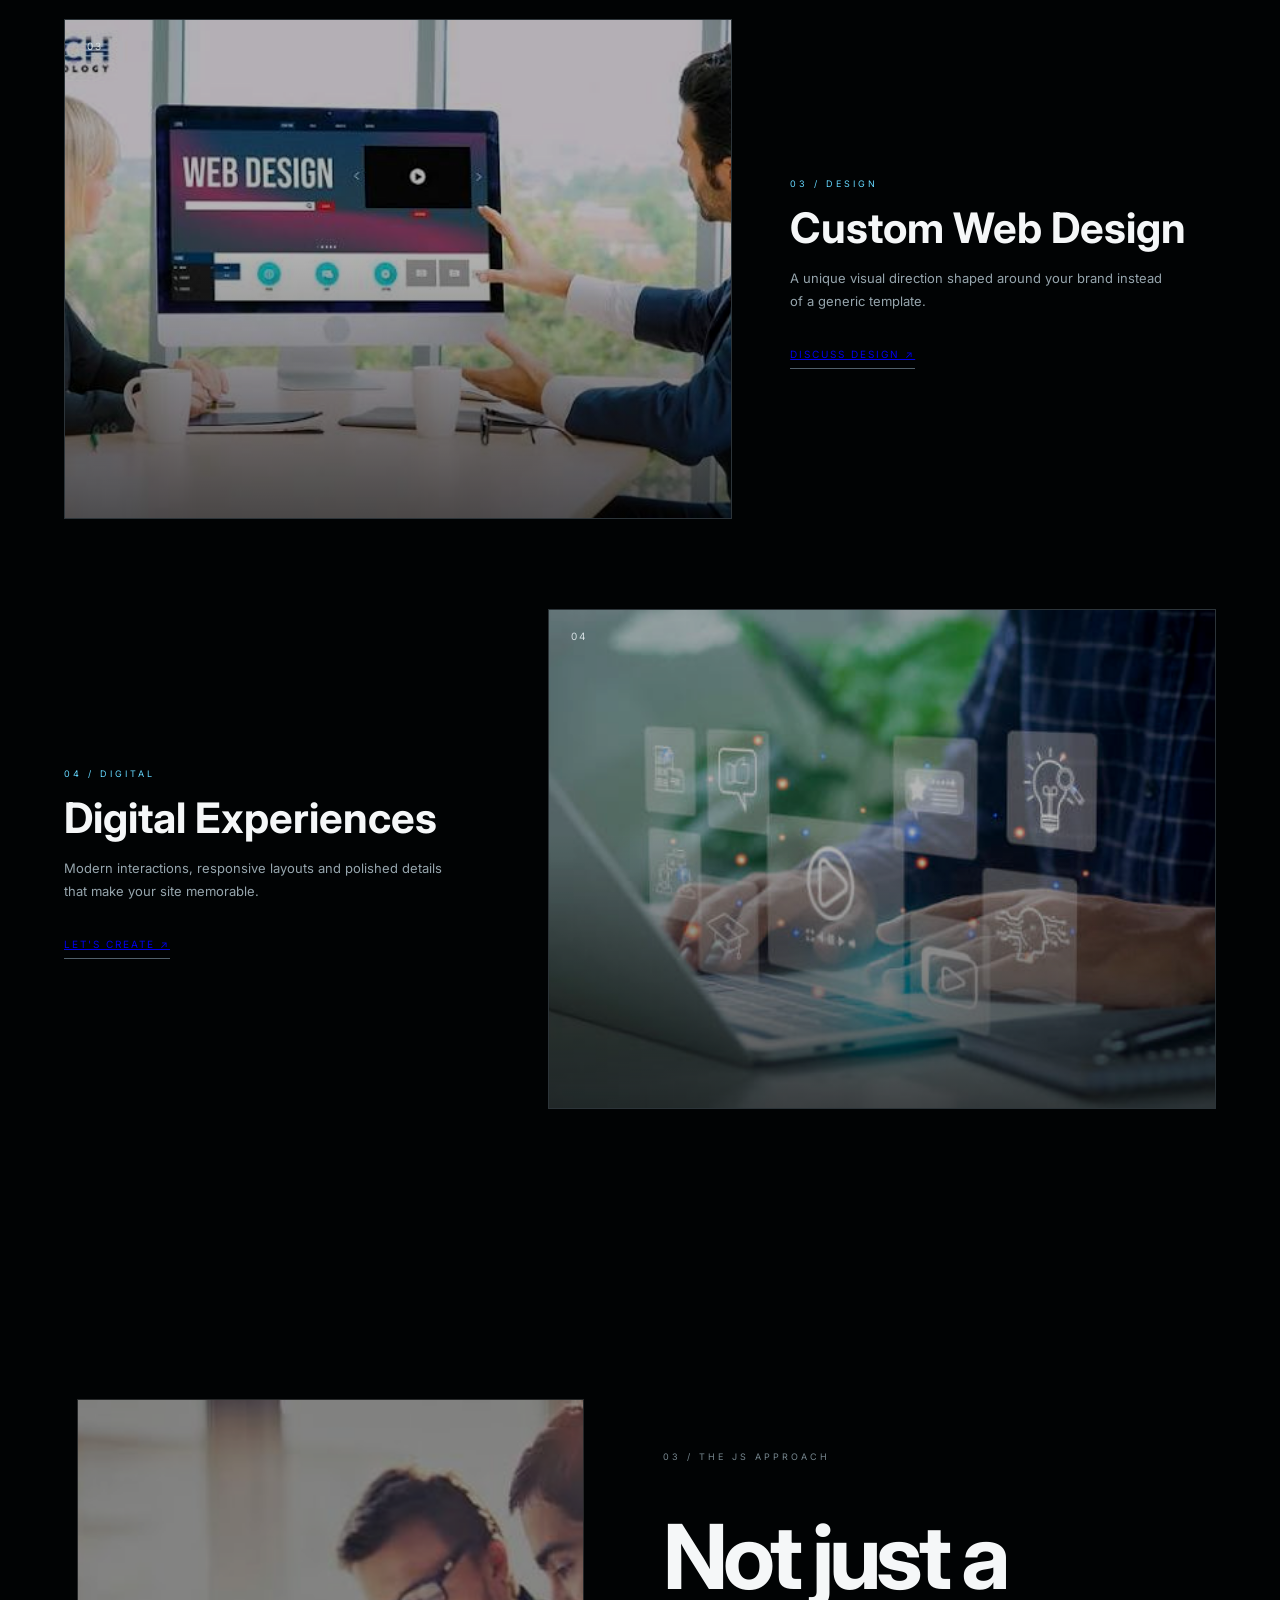
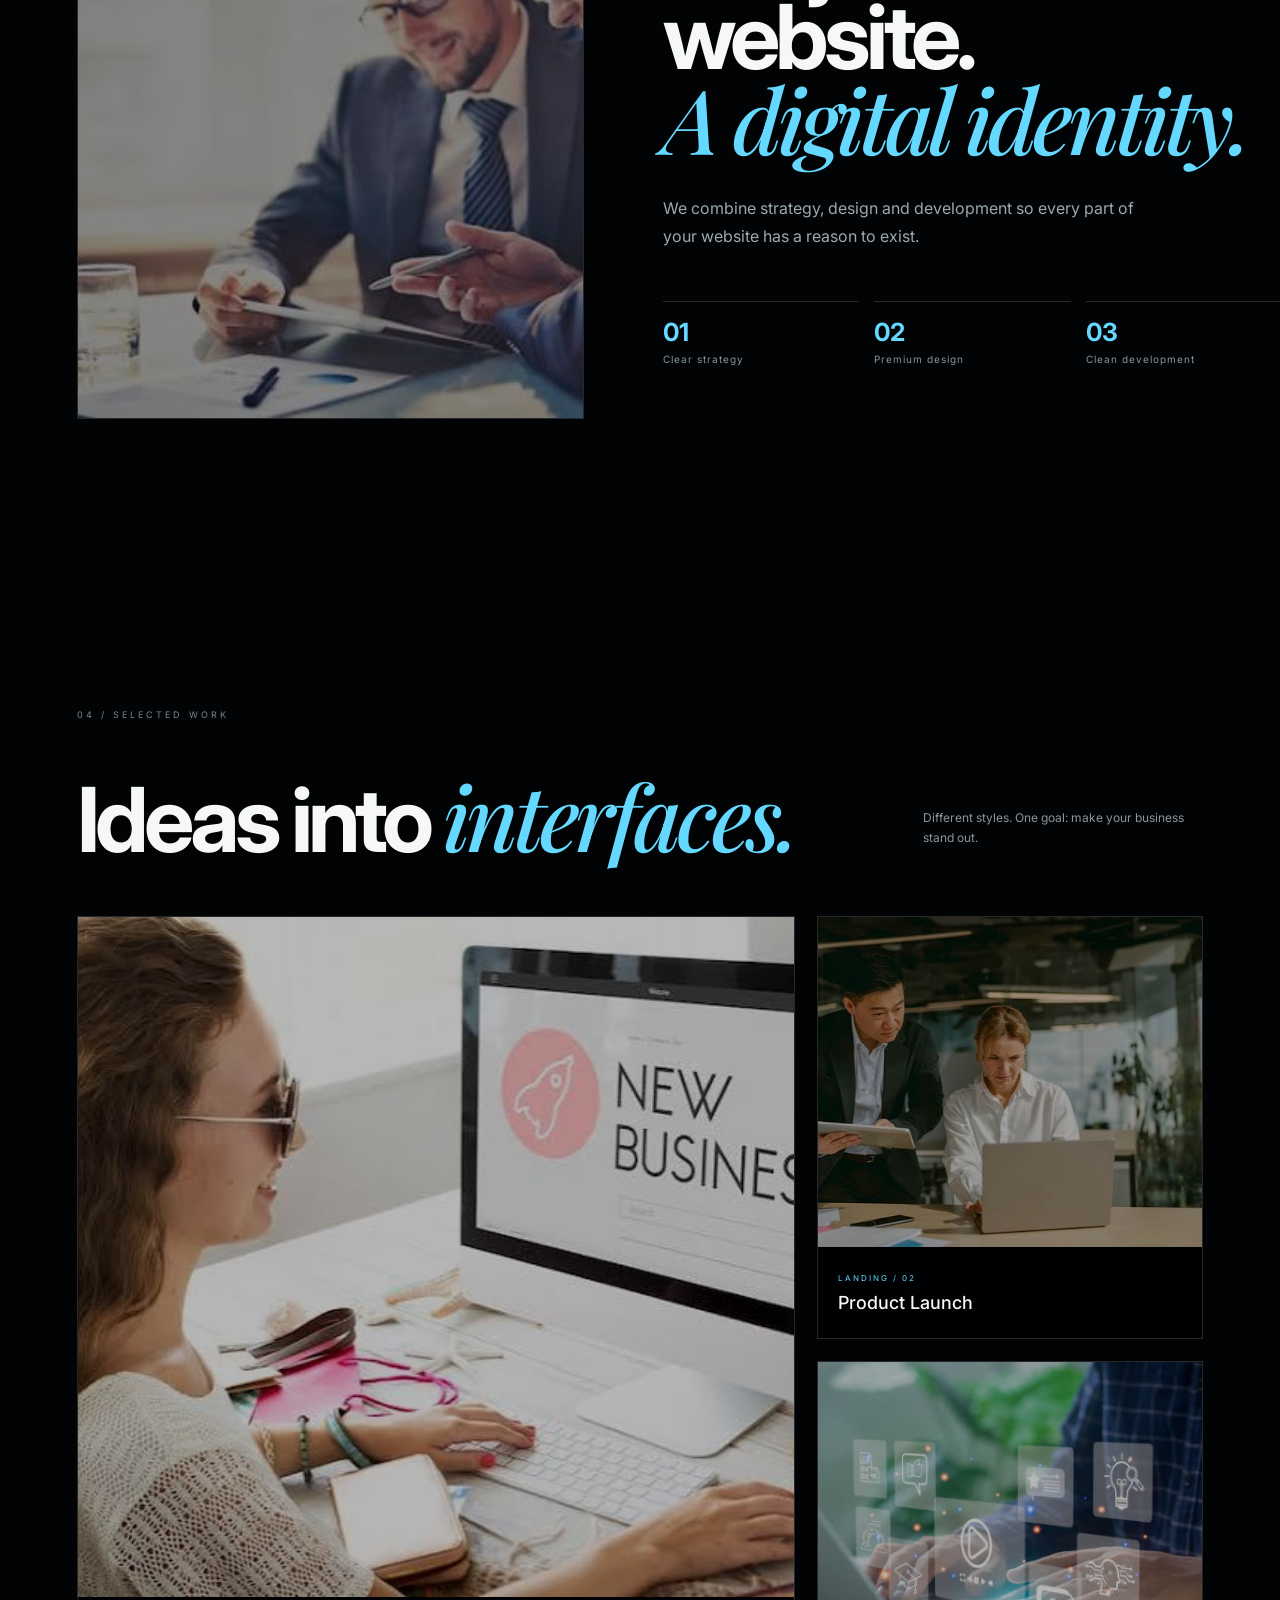
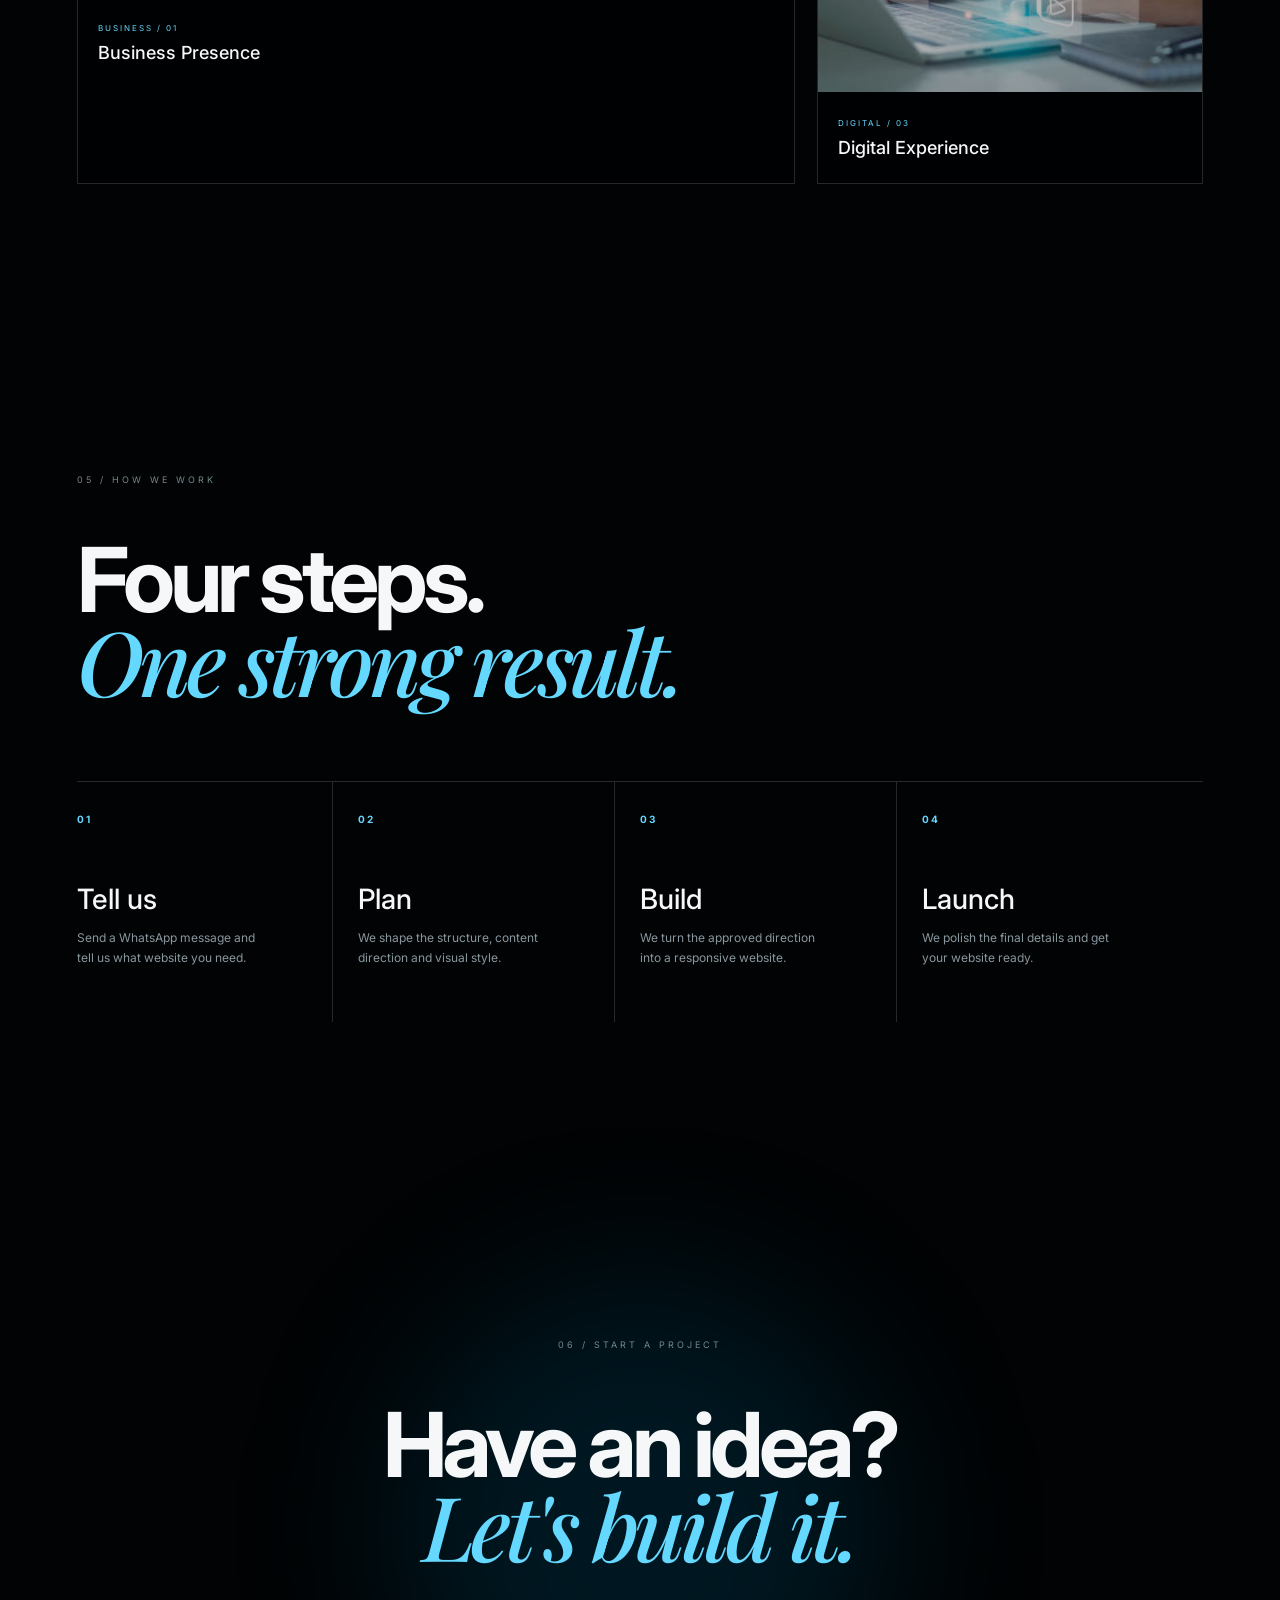
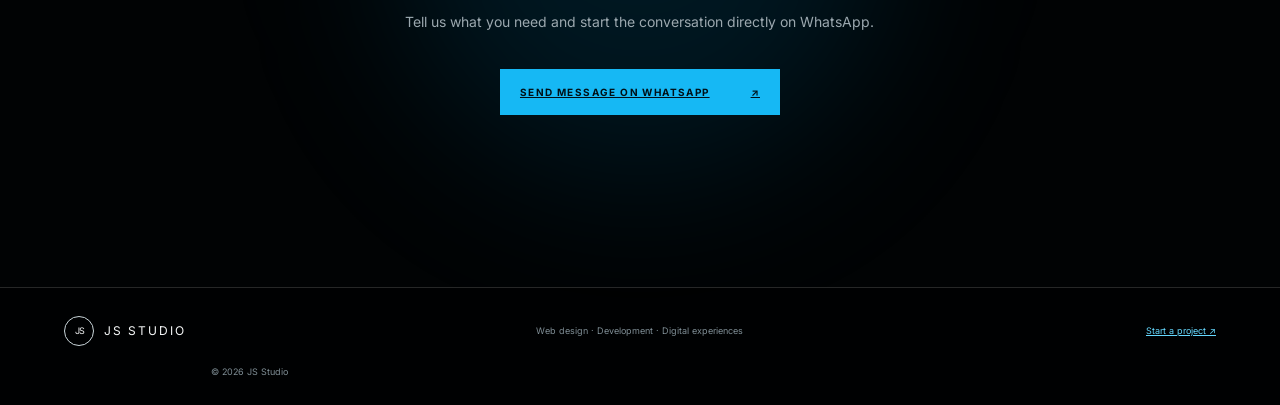
==== commit a3007716: "Update index.html" ====
--- a/index.html
+++ b/index.html
@@ -4,6 +4,7 @@
 <meta charset="UTF-8">
 <meta name="viewport" content="width=device-width, initial-scale=1.0">
 <title>JS Studio — Digital Web Studio</title>
+<link rel="icon" type="image/png" href="logo.png">
 <meta name="description" content="JS Studio creates bold, modern websites for businesses, brands and creators.">
 <link rel="preconnect" href="https://fonts.googleapis.com">
 <link rel="preconnect" href="https://fonts.gstatic.com" crossorigin>
@@ -13,9 +14,10 @@
 <body>
 <div class="page-bg"></div><div class="page-shade"></div><canvas id="waterParticles"></canvas><div class="grain"></div>
 <header class="header">
-  <a class="logo" href="#home" aria-label="JS Studio">
-    <img src="logo.png" alt="JS Studio" style="height:44px;width:auto;display:block;object-fit:contain;">
-  </a>
+ <a class="logo" href="#home" aria-label="JS Studio">
+  <img src="logo.png" alt="JS Studio Logo">
+  <span class="logo-name">JS <b>STUDIO</b></span>
+</a>
   <nav><a href="#services">Services</a><a href="#work">Work</a><a href="#process">Process</a><a href="#contact">Contact</a></nav>
   <button class="hamburger" aria-label="Menu"><i></i><i></i><i></i></button>
 </header>
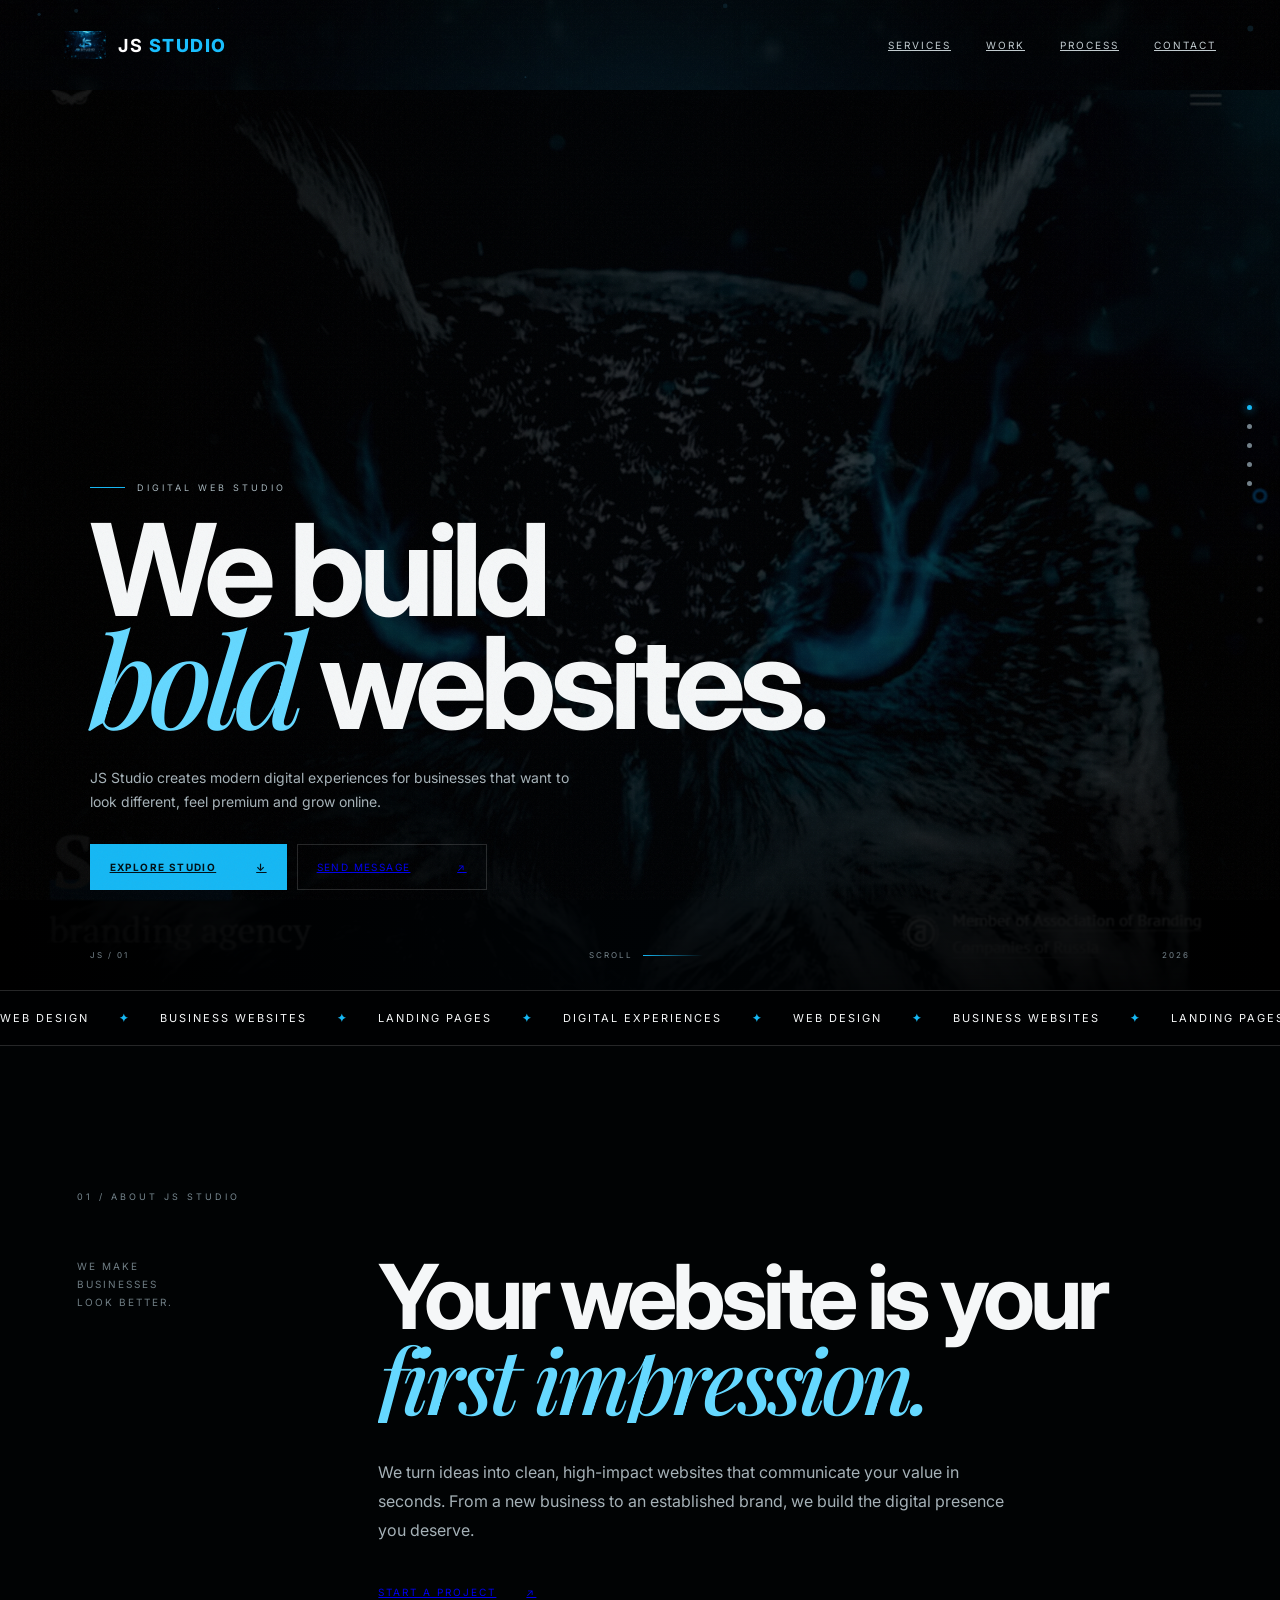
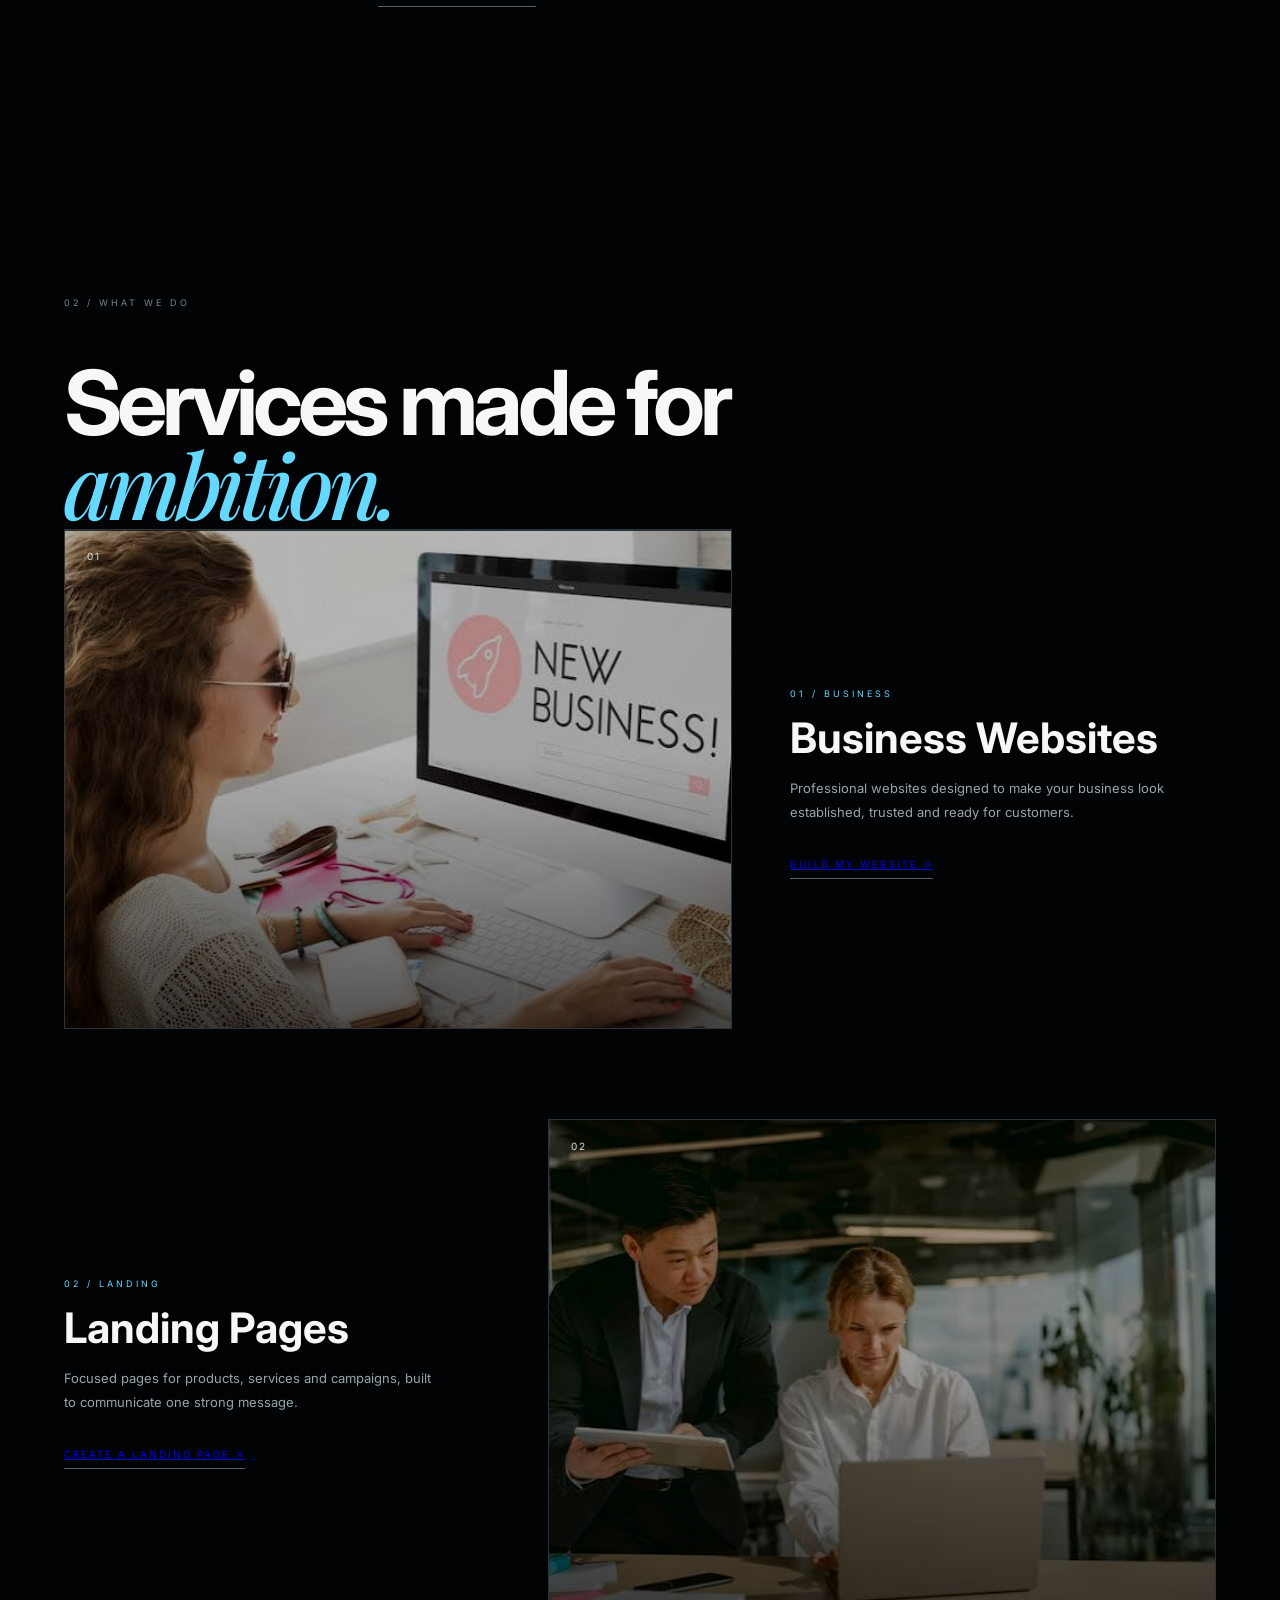
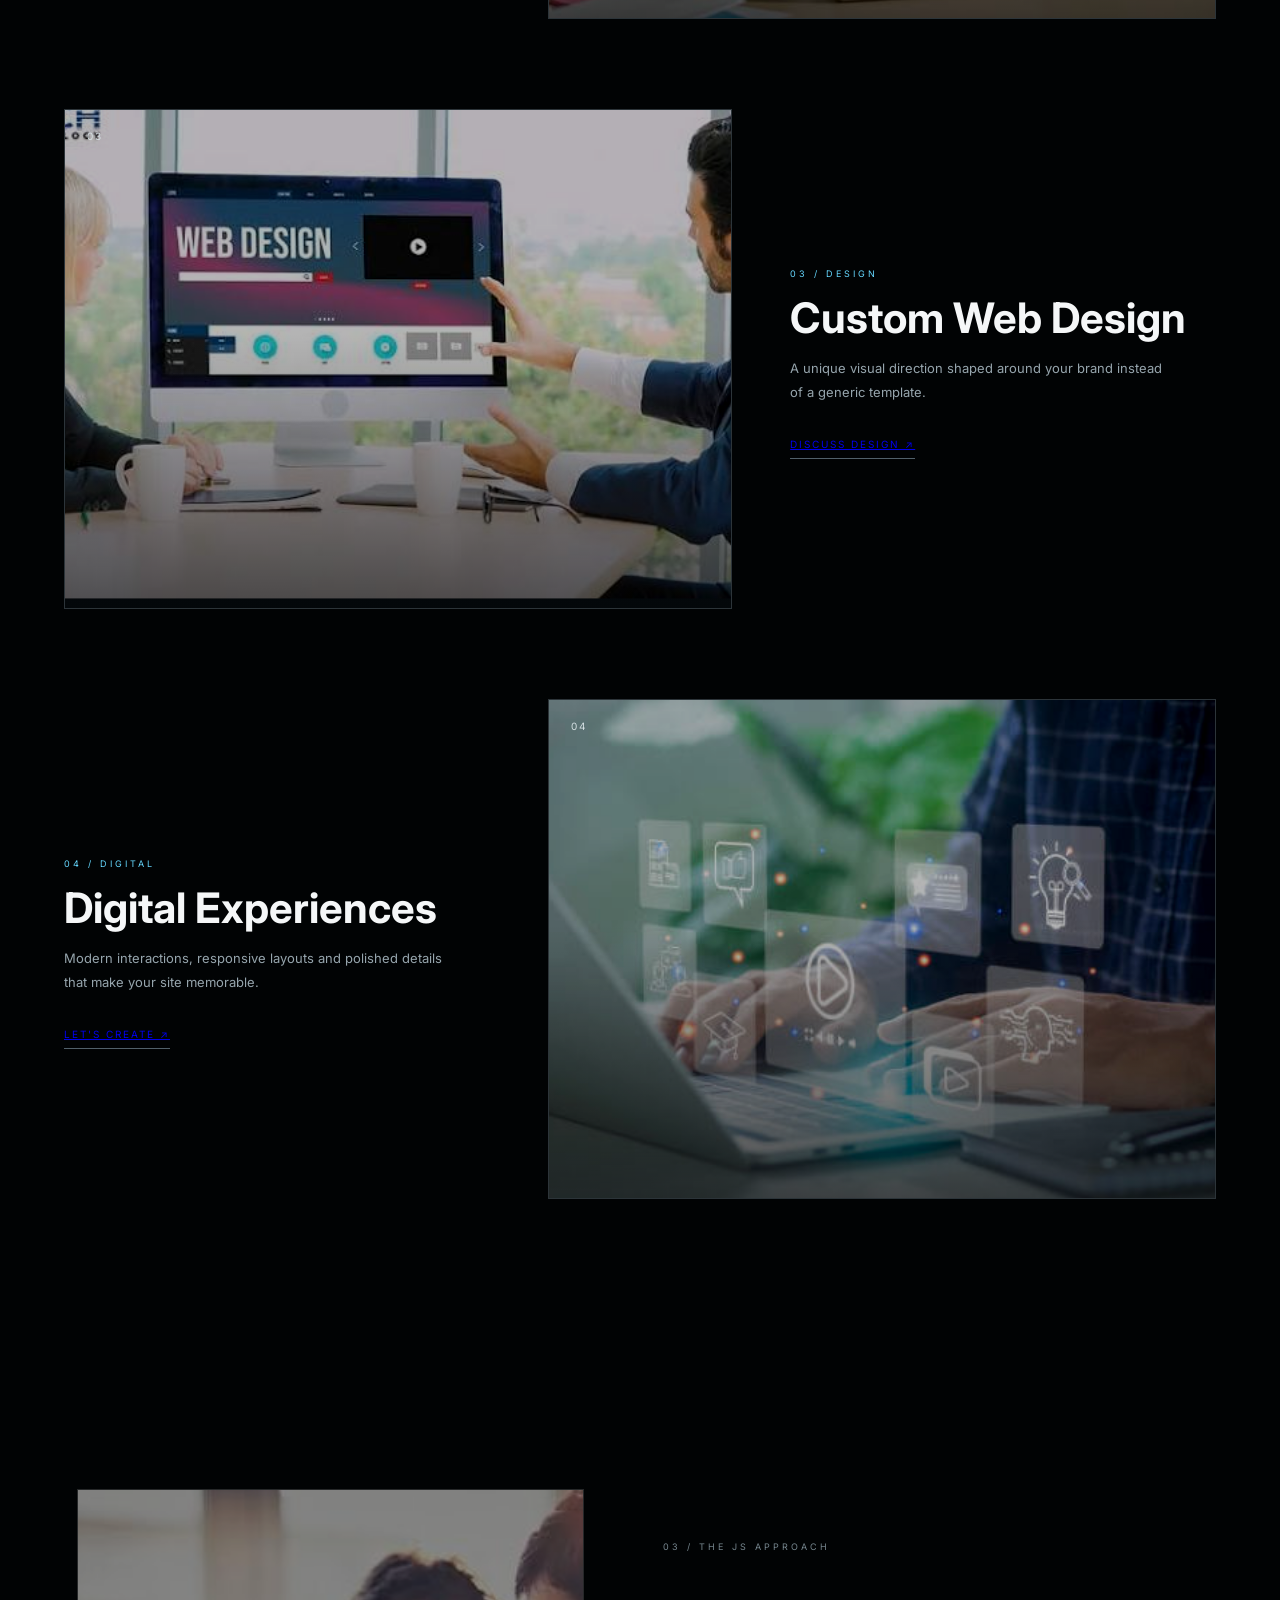
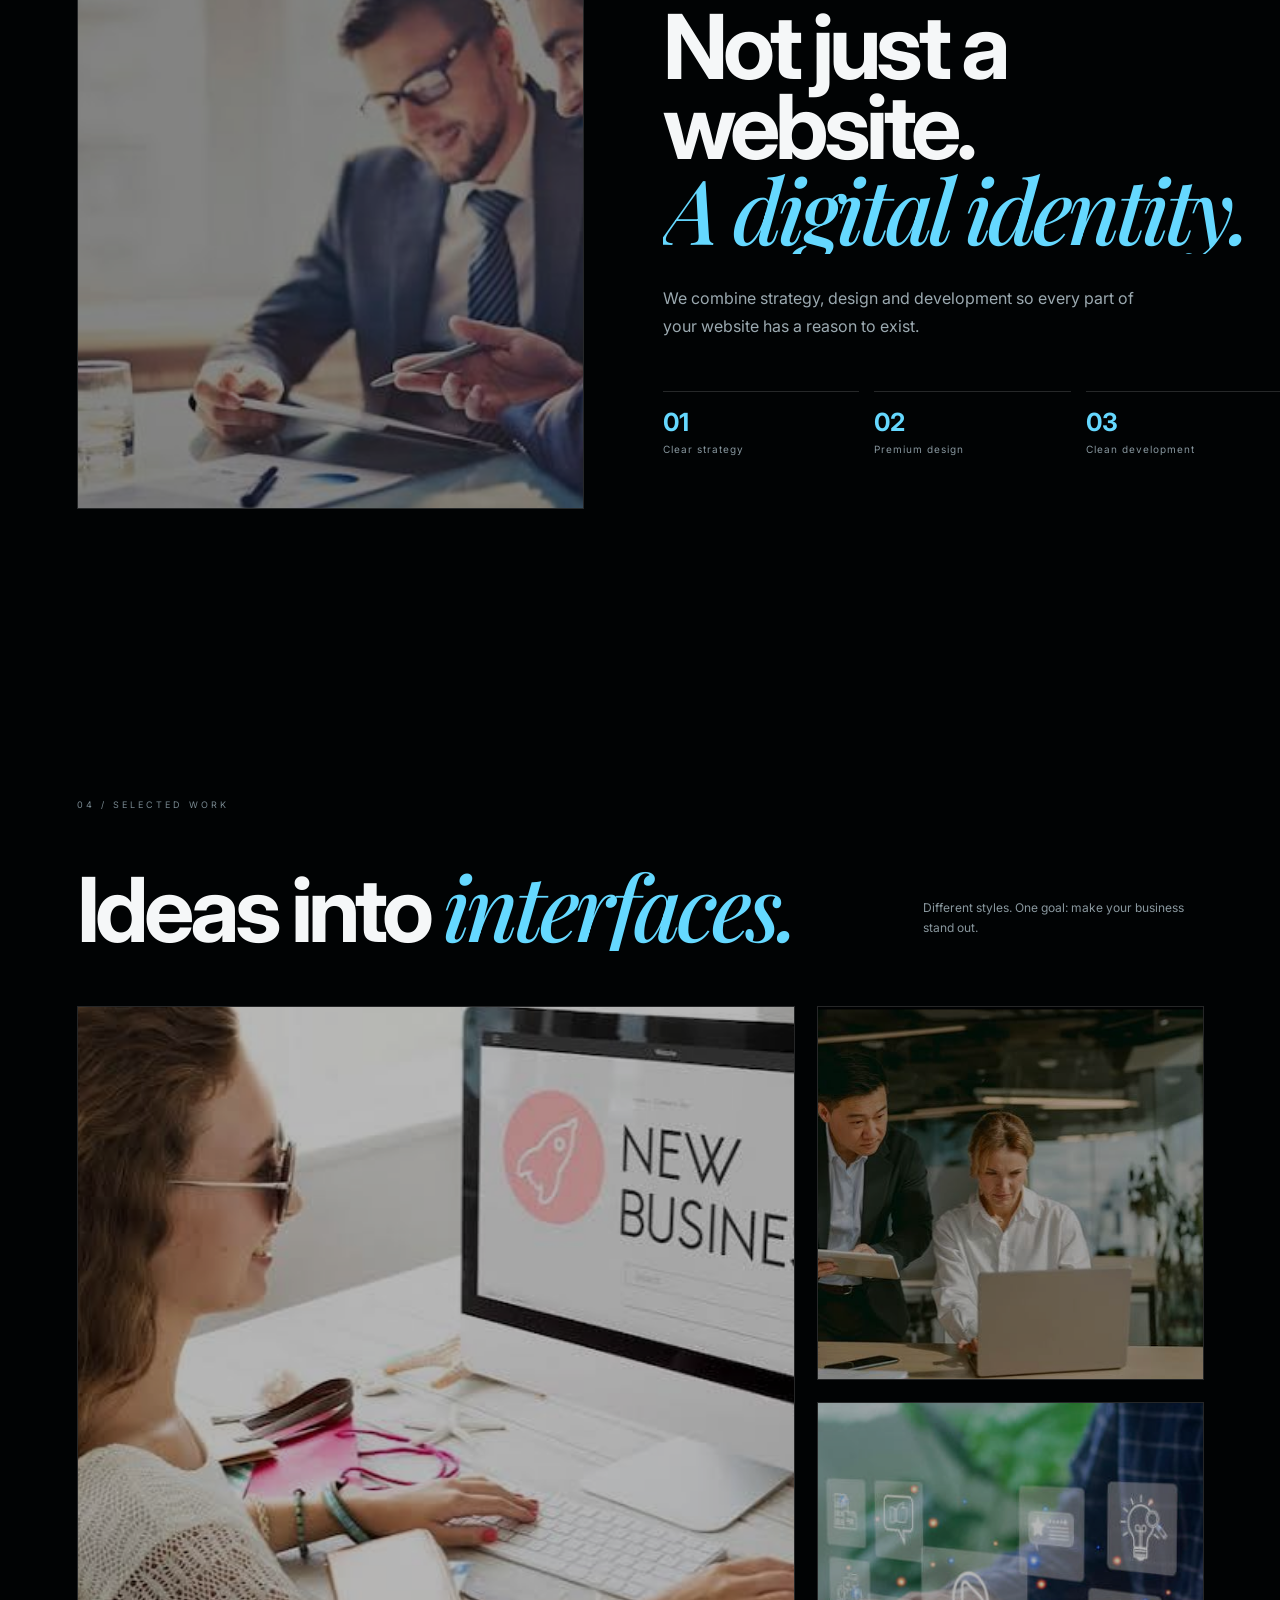
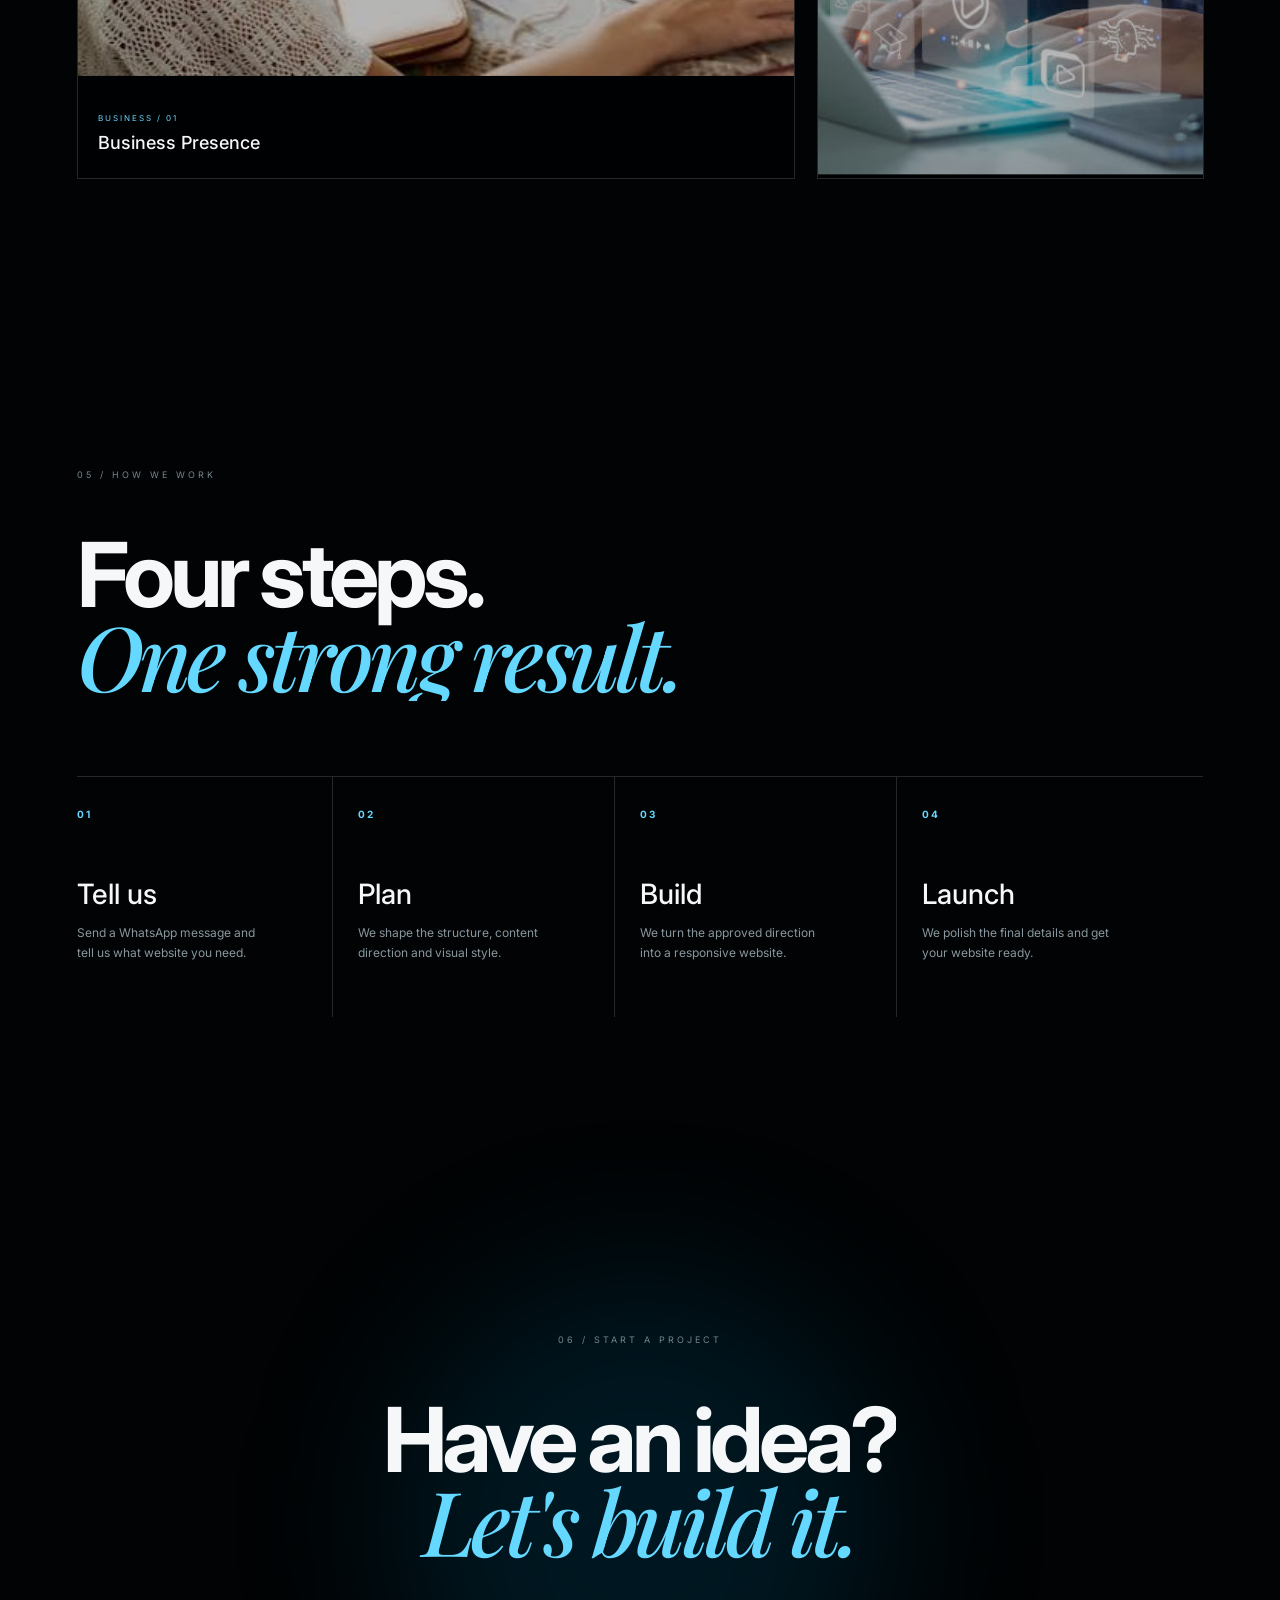
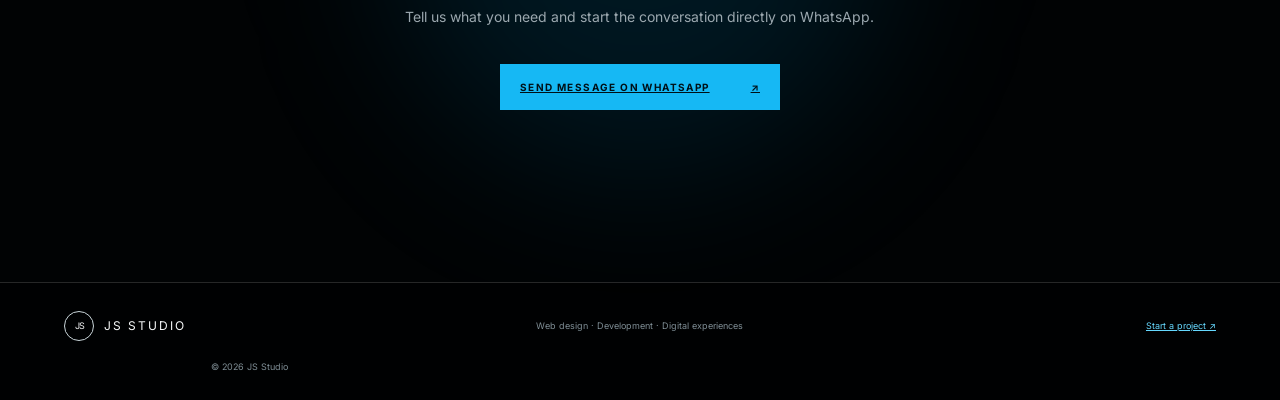
==== commit 6b1d5af4: "Add mouseTrail canvas to index.html" ====
--- a/index.html
+++ b/index.html
@@ -12,7 +12,7 @@
 <link rel="stylesheet" href="style.css">
 </head>
 <body>
-<div class="page-bg"></div><div class="page-shade"></div><canvas id="waterParticles"></canvas><div class="grain"></div>
+<div class="page-bg"></div><div class="page-shade"></div><canvas id="waterParticles"></canvas><canvas id="mouseTrail"></canvas><div class="grain"></div>
 <header class="header">
  <a class="logo" href="#home" aria-label="JS Studio">
   <img src="logo.png" alt="JS Studio Logo">
--- a/style.css
+++ b/style.css
@@ -1 +1,624 @@
 :root{--blue:#16b8f4;--blue2:#65d8ff;--white:#f5f7f8;--muted:#a0adb5;--line:rgba(255,255,255,.15);--black:#020608}*{box-sizing:border-box}html{scroll-behavior:smooth}body{margin:0;background:#010304;color:var(--white);font-family:Inter,Arial,sans-serif;overflow-x:hidden}.page-bg{position:fixed;inset:0;background:url('water-bg.png') center/cover no-repeat;z-index:-6;filter:saturate(1.15) contrast(1.08) brightness(.72);transform:scale(1.03)}.page-shade{position:fixed;inset:0;background:linear-gradient(90deg,rgba(0,3,5,.78),rgba(0,10,16,.52),rgba(0,0,0,.78));z-index:-5}.page-shade:before{content:"";position:absolute;inset:0;background:radial-gradient(circle at 50% 15%,rgba(42,190,245,.22),transparent 35%),linear-gradient(180deg,rgba(0,0,0,.1),rgba(0,3,7,.86));animation:waterPulse 7s ease-in-out infinite alternate}#waterParticles{position:fixed;inset:0;width:100%;height:100%;z-index:-2;pointer-events:none;opacity:.8}.page-shade:after{content:"";position:absolute;inset:0;background:linear-gradient(0deg,rgba(0,0,0,.95),rgba(0,0,0,.15) 38%,rgba(0,0,0,.75));}.grain{position:fixed;inset:0;pointer-events:none;z-index:10;opacity:.045;background-image:url("data:image/svg+xml,%3Csvg xmlns='http://www.w3.org/2000/svg' width='180' height='180'%3E%3Cfilter id='n'%3E%3CfeTurbulence baseFrequency='.8' numOctaves='3' stitchTiles='stitch'/%3E%3C/filter%3E%3Crect width='100%25' height='100%25' filter='url(%23n)'/%3E%3C/svg%3E")}.header{position:absolute;top:0;left:0;right:0;height:90px;padding:0 5vw;display:flex;align-items:center;justify-content:space-between;z-index:20}.logo{display:flex;align-items:center;gap:11px;font-size:13px;letter-spacing:2px}.logo b{font-weight:400;color:#a7b5bc}.logo-mark{width:37px;height:37px;border:1px solid #c9d5da;border-radius:50%;display:grid;place-items:center;font-size:11px;letter-spacing:-1px}.header nav{display:flex;gap:35px}.header nav a{font-size:10px;letter-spacing:2px;text-transform:uppercase;color:#c3cdd1;transition:.3s}.header nav a:hover{color:var(--blue2)}.hamburger{display:none;background:none;border:0;width:35px}.hamburger i{display:block;height:1px;background:#fff;margin:6px 0}.mobile-nav{display:none}.side-dots{position:fixed;right:28px;top:45%;z-index:12;display:flex;flex-direction:column;gap:14px}.side-dots b{width:5px;height:5px;border-radius:50%;background:#73818a}.side-dots .active{background:var(--blue);box-shadow:0 0 10px var(--blue)}.hero{min-height:100svh;position:relative;display:flex;align-items:flex-end;padding:0 7vw 100px;overflow:hidden}.hero:before{content:"";position:absolute;inset:0;background:url('eagle-bg.png') center/cover no-repeat;z-index:-1;filter:brightness(.7) contrast(1.08) saturate(.9);transform:scale(1.035);animation:eagleZoom 12s ease-out forwards}.hero:after{content:"";position:absolute;inset:0;background:linear-gradient(90deg,rgba(0,0,0,.88),rgba(0,5,9,.55),rgba(0,0,0,.58)),linear-gradient(0deg,rgba(0,0,0,.9),transparent 45%,rgba(0,0,0,.28));z-index:-1}.hero-content{max-width:900px}.eyebrow,.section-tag{font-size:9px;letter-spacing:3px;color:#a8b7be;text-transform:uppercase}.eyebrow{display:flex;align-items:center;gap:12px;margin-bottom:24px}.eyebrow span{width:35px;height:1px;background:var(--blue)}h1{font-size:clamp(65px,10vw,145px);line-height:.83;letter-spacing:-7px;margin:0;max-width:1000px}em{font-family:'Playfair Display',serif;color:var(--blue2);font-weight:500} .hero-content>p{max-width:500px;color:#a7b3b9;font-size:14px;line-height:1.7;margin:30px 0}.hero-buttons{display:flex;gap:10px}.btn{display:inline-flex;justify-content:space-between;align-items:center;gap:40px;padding:16px 19px;min-width:190px;text-transform:uppercase;letter-spacing:1.4px;font-size:10px;border:1px solid var(--line);transition:.3s}.btn.blue{background:var(--blue);color:#001017;border-color:var(--blue);font-weight:700}.btn.line:hover{border-color:var(--blue);color:var(--blue2)}.btn.blue:hover{background:#fff;border-color:#fff;transform:translateY(-3px)}.hero-meta{position:absolute;left:7vw;right:7vw;bottom:30px;display:flex;justify-content:space-between;font-size:8px;letter-spacing:2px;color:#77868e}.scroll{display:flex;align-items:center;gap:10px}.scroll i{width:60px;height:1px;background:linear-gradient(90deg,var(--blue),transparent)}.marquee{overflow:hidden;border-top:1px solid var(--line);border-bottom:1px solid var(--line);background:rgba(0,0,0,.35);white-space:nowrap}.marquee div{display:inline-block;padding:20px 0;min-width:max-content;animation:marquee 22s linear infinite;font-size:11px;letter-spacing:2px}.marquee b{color:var(--blue);padding:0 25px}@keyframes marquee{to{transform:translateX(-50%)}}@keyframes eagleZoom{from{transform:scale(1.08)}to{transform:scale(1.035)}}@keyframes waterPulse{from{opacity:.7;transform:scale(1)}to{opacity:1;transform:scale(1.04)}}.section{width:min(1180px,88%);margin:auto;padding:145px 0;position:relative}.section-tag{margin-bottom:55px;color:#77878f}.intro-grid{display:grid;grid-template-columns:25% 75%;gap:20px}.small-label{font-size:10px;letter-spacing:2px;line-height:1.8;color:#6f7d84}.intro h2,.section-title,.statement h2,.work-head h2,.contact h2{font-size:clamp(48px,7vw,95px);line-height:.9;letter-spacing:-5px;margin:0;max-width:900px}.intro p{max-width:650px;color:#a5b1b7;line-height:1.8;font-size:16px;margin:35px 0}.text-btn,.service-copy a{display:inline-flex;gap:30px;border-bottom:1px solid #52616a;padding-bottom:8px;font-size:10px;letter-spacing:2px;text-transform:uppercase}.text-btn:hover,.service-copy a:hover{color:var(--blue2);border-color:var(--blue)}.services{width:min(1240px,90%)}.service-stack{display:flex;flex-direction:column;gap:90px}.service-card{display:grid;grid-template-columns:58% 42%;align-items:center;min-height:460px}.service-card.reverse{grid-template-columns:42% 58%}.service-card.reverse .service-image{order:2}.service-card.reverse .service-copy{order:1;padding-left:0;padding-right:10%}.service-image{height:500px;position:relative;overflow:hidden;border:1px solid var(--line);background:#071016}.service-image img{width:100%;height:100%;object-fit:cover;display:block;filter:brightness(.7) contrast(1.05);transition:.8s}.service-card:hover .service-image img{transform:scale(1.05);filter:brightness(.85)}.service-image:after{content:"";position:absolute;inset:0;background:linear-gradient(180deg,transparent 45%,rgba(0,0,0,.55));}.service-image span{position:absolute;z-index:2;left:22px;top:20px;font-size:10px;letter-spacing:2px;color:#d6e0e4}.service-copy{padding-left:12%;position:relative}.service-copy p{font-size:9px;letter-spacing:3px;color:var(--blue2)}.service-copy h3{font-size:42px;line-height:1;margin:18px 0}.service-copy>span{display:block;max-width:380px;color:#96a5ad;font-size:13px;line-height:1.8;margin-bottom:28px}.statement{display:grid;grid-template-columns:45% 55%;gap:7%;align-items:center}.statement-image{height:620px;overflow:hidden;border:1px solid var(--line)}.statement-image img{width:100%;height:100%;object-fit:cover;filter:brightness(.55)}.statement-copy h2{margin-bottom:30px}.statement-copy>p{color:#9ba9b0;line-height:1.8;max-width:480px}.stats{display:grid;grid-template-columns:repeat(3,1fr);gap:15px;margin-top:50px}.stats div{border-top:1px solid var(--line);padding-top:15px}.stats strong{display:block;font-size:25px;color:var(--blue2)}.stats span{font-size:10px;color:#87969e;letter-spacing:1px}.work-head{display:flex;align-items:flex-end;justify-content:space-between;gap:30px;margin-bottom:55px}.work-head p{max-width:280px;color:#89979e;font-size:12px;line-height:1.7}.work-grid{display:grid;grid-template-columns:1.3fr .7fr;gap:22px}.work-item{border:1px solid var(--line);background:rgba(0,0,0,.35);overflow:hidden}.work-item.tall{grid-row:span 2}.work-item img{width:100%;height:330px;object-fit:cover;display:block;filter:brightness(.72);transition:.7s}.work-item.tall img{height:680px}.work-item:hover img{transform:scale(1.04);filter:brightness(.9)}.work-item>div{padding:18px 20px}.work-item small{font-size:8px;letter-spacing:2px;color:var(--blue2)}.work-item h3{font-size:18px;font-weight:500;margin:7px 0}.steps{display:grid;grid-template-columns:repeat(4,1fr);border-top:1px solid var(--line);margin-top:75px}.steps article{padding:25px 25px 10px 0;border-right:1px solid var(--line);margin-right:25px;min-height:240px}.steps article:last-child{border:0}.steps b{font-size:10px;letter-spacing:2px;color:var(--blue2)}.steps h3{font-size:28px;font-weight:500;margin:55px 0 12px}.steps p{font-size:12px;color:#89979e;line-height:1.7;max-width:190px}.contact{text-align:center;min-height:80vh;display:flex;flex-direction:column;align-items:center;justify-content:center}.contact-glow{position:absolute;width:500px;height:500px;border-radius:50%;background:rgba(0,150,210,.14);filter:blur(80px);z-index:-1}.contact h2{margin-bottom:25px}.contact>p{color:#9ba8af;max-width:500px;line-height:1.7;font-size:14px;margin-bottom:35px}.huge{min-width:280px}footer{border-top:1px solid var(--line);padding:28px 5vw;display:grid;grid-template-columns:1fr 1fr 1fr;align-items:center;gap:20px;background:rgba(0,0,0,.5)}.footer-logo{font-size:12px;letter-spacing:2px;display:flex;gap:10px;align-items:center}.footer-logo .logo-mark{width:30px;height:30px;font-size:9px}footer p,footer>a,footer small{font-size:9px;color:#7f8e96;text-align:center}footer>a{color:var(--blue2);text-align:right}.reveal{opacity:0;transform:translateY(35px);transition:opacity .8s ease,transform .8s ease}.reveal.visible{opacity:1;transform:none}@media(max-width:800px){.header{height:75px;padding:0 6vw}.header nav{display:none}.hamburger{display:block}.mobile-nav{position:fixed;inset:0;z-index:18;background:rgba(1,5,7,.97);display:flex;flex-direction:column;justify-content:center;padding:12vw;gap:25px;opacity:0;visibility:hidden;transform:translateY(-20px);transition:.35s}.mobile-nav.open{opacity:1;visibility:visible;transform:none}.mobile-nav a{font-size:28px}.mobile-nav .wa-link{font-size:10px;color:var(--blue2);letter-spacing:2px;text-transform:uppercase}.side-dots{display:none}.hero{padding:0 7vw 95px}.hero h1{font-size:clamp(55px,16vw,90px);letter-spacing:-4px}.hero-content>p{font-size:12px}.hero-buttons{flex-direction:column;width:260px}.section{width:86%;padding:100px 0}.intro-grid,.statement{grid-template-columns:1fr;gap:40px}.intro h2,.section-title,.statement h2,.work-head h2,.contact h2{letter-spacing:-3px}.service-stack{gap:70px}.service-card,.service-card.reverse{grid-template-columns:1fr}.service-card.reverse .service-image{order:0}.service-card.reverse .service-copy{order:1;padding-right:0}.service-image{height:350px}.service-copy{padding:30px 0 0}.service-copy h3{font-size:34px}.statement-image{height:430px}.stats{gap:8px}.stats strong{font-size:20px}.stats span{font-size:8px}.work-head{display:block}.work-head p{margin-top:20px}.work-grid{grid-template-columns:1fr}.work-item.tall{grid-row:auto}.work-item.tall img,.work-item img{height:300px}.steps{grid-template-columns:1fr;margin-top:50px}.steps article{border-right:0;border-bottom:1px solid var(--line);min-height:auto;margin:0;padding:25px 0}.steps h3{margin:25px 0 10px}.contact{min-height:70vh}footer{grid-template-columns:1fr;text-align:center}footer>a{text-align:center}}
+.logo {
+  display: flex;
+  align-items: center;
+  gap: 12px;
+  text-decoration: none;
+}
+
+.logo img {
+  height: 42px;
+  width: 42px;
+  object-fit: contain;
+  display: block;
+}
+
+.logo-name {
+  color: #fff;
+  font-size: 18px;
+  font-weight: 700;
+  letter-spacing: 1.5px;
+  white-space: nowrap;
+}
+
+.logo-name b {
+  color: #18bfff;
+  font-weight: 800;
+}
+/* =========================================================
+   JS STUDIO — CINEMATIC SCROLL ANIMATIONS
+   ========================================================= */
+
+/* Smooth scrolling */
+html {
+  scroll-behavior: smooth;
+}
+
+/* Prevent horizontal animation overflow */
+body {
+  overflow-x: hidden;
+}
+
+/* ---------------------------------------------------------
+   SECTION REVEAL
+--------------------------------------------------------- */
+
+.reveal {
+  opacity: 0;
+  transform: translateY(70px);
+  transition:
+    opacity 1s cubic-bezier(.16,1,.3,1),
+    transform 1s cubic-bezier(.16,1,.3,1);
+}
+
+.reveal.show {
+  opacity: 1;
+  transform: translateY(0);
+}
+
+
+/* ---------------------------------------------------------
+   HEADING REVEAL
+--------------------------------------------------------- */
+
+.section-title,
+.intro h2,
+.statement h2,
+.work-head h2,
+.process h2,
+.contact h2 {
+  overflow: hidden;
+}
+
+.section-title,
+.intro h2,
+.statement h2,
+.work-head h2,
+.process h2,
+.contact h2 {
+  opacity: 0;
+  transform: translateY(60px);
+  transition:
+    opacity 1s ease,
+    transform 1s cubic-bezier(.16,1,.3,1);
+}
+
+.section-title.show,
+.intro h2.show,
+.statement h2.show,
+.work-head h2.show,
+.process h2.show,
+.contact h2.show {
+  opacity: 1;
+  transform: translateY(0);
+}
+
+
+/* ---------------------------------------------------------
+   HERO TEXT
+--------------------------------------------------------- */
+
+.hero-content {
+  opacity: 0;
+  transform: translateY(40px);
+  animation: heroEntrance 1.3s cubic-bezier(.16,1,.3,1) .2s forwards;
+}
+
+@keyframes heroEntrance {
+  to {
+    opacity: 1;
+    transform: translateY(0);
+  }
+}
+
+
+/* ---------------------------------------------------------
+   EYEBROW
+--------------------------------------------------------- */
+
+.eyebrow {
+  opacity: 0;
+  transform: translateX(-30px);
+  animation: eyebrowIn 1s ease .5s forwards;
+}
+
+@keyframes eyebrowIn {
+  to {
+    opacity: 1;
+    transform: translateX(0);
+  }
+}
+
+
+/* ---------------------------------------------------------
+   HERO TITLE
+--------------------------------------------------------- */
+
+.hero h1 {
+  opacity: 0;
+  transform: translateY(80px);
+  animation: heroTitleIn 1.2s cubic-bezier(.16,1,.3,1) .65s forwards;
+}
+
+@keyframes heroTitleIn {
+  to {
+    opacity: 1;
+    transform: translateY(0);
+  }
+}
+
+
+/* ---------------------------------------------------------
+   HERO PARAGRAPH
+--------------------------------------------------------- */
+
+.hero-content > p {
+  opacity: 0;
+  transform: translateY(30px);
+  animation: paragraphIn 1s ease 1s forwards;
+}
+
+@keyframes paragraphIn {
+  to {
+    opacity: 1;
+    transform: translateY(0);
+  }
+}
+
+
+/* ---------------------------------------------------------
+   HERO BUTTONS
+--------------------------------------------------------- */
+
+.hero-buttons {
+  opacity: 0;
+  transform: translateY(25px);
+  animation: buttonsIn 1s ease 1.2s forwards;
+}
+
+@keyframes buttonsIn {
+  to {
+    opacity: 1;
+    transform: translateY(0);
+  }
+}
+
+
+/* ---------------------------------------------------------
+   IMAGE REVEAL
+--------------------------------------------------------- */
+
+.service-image,
+.statement-image,
+.work-item {
+  overflow: hidden;
+}
+
+.service-image img,
+.statement-image img,
+.work-item img {
+  width: 100%;
+  height: 100%;
+  display: block;
+  object-fit: cover;
+
+  /* Image visible by default */
+  opacity: 1;
+  transform: scale(1);
+
+  transition:
+    transform 1.5s cubic-bezier(.16,1,.3,1),
+    opacity 1.2s ease;
+}
+
+
+/* ---------------------------------------------------------
+   IMAGE SCROLL REVEAL
+--------------------------------------------------------- */
+
+.service-image.show img,
+.statement-image.show img,
+.work-item.show img {
+  opacity: 1;
+  transform: scale(1);
+}
+
+
+/* ---------------------------------------------------------
+   IMAGE HOVER
+--------------------------------------------------------- */
+
+.service-image:hover img,
+.work-item:hover img {
+  transform: scale(1.06);
+}
+
+
+/* ---------------------------------------------------------
+   SERVICE IMAGE ANIMATION
+--------------------------------------------------------- */
+
+.service-card {
+  overflow: hidden;
+}
+
+.service-card .service-image {
+  overflow: hidden;
+}
+
+.service-card .service-image img {
+  transform: scale(1.12);
+  transition:
+    transform 1.4s cubic-bezier(.16,1,.3,1),
+    opacity 1s ease;
+}
+
+.service-card.show .service-image img {
+  transform: scale(1);
+}
+
+
+/* ---------------------------------------------------------
+   WORK IMAGE ANIMATION
+--------------------------------------------------------- */
+
+.work-item img {
+  transform: scale(1.12);
+  transition:
+    transform 1.4s cubic-bezier(.16,1,.3,1),
+    opacity 1s ease;
+}
+
+.work-item.show img {
+  transform: scale(1);
+}
+
+
+/* ---------------------------------------------------------
+   STATEMENT IMAGE ANIMATION
+--------------------------------------------------------- */
+
+.statement-image img {
+  transform: scale(1.12);
+  transition:
+    transform 1.5s cubic-bezier(.16,1,.3,1),
+    opacity 1s ease;
+}
+
+.statement-image.show img {
+  transform: scale(1);
+}
+
+
+/* ---------------------------------------------------------
+   SERVICE CARDS
+--------------------------------------------------------- */
+
+.service-card {
+  opacity: 0;
+  transform: translateY(100px);
+  transition:
+    opacity 1s cubic-bezier(.16,1,.3,1),
+    transform 1.1s cubic-bezier(.16,1,.3,1);
+}
+
+.service-card.show {
+  opacity: 1;
+  transform: translateY(0);
+}
+
+.service-card:nth-child(2) {
+  transition-delay: .12s;
+}
+
+.service-card:nth-child(3) {
+  transition-delay: .20s;
+}
+
+.service-card:nth-child(4) {
+  transition-delay: .28s;
+}
+
+
+/* ---------------------------------------------------------
+   SERVICE COPY
+--------------------------------------------------------- */
+
+.service-copy {
+  opacity: 0;
+  transform: translateX(50px);
+  transition:
+    opacity 1s ease .25s,
+    transform 1s cubic-bezier(.16,1,.3,1) .25s;
+}
+
+.service-card.show .service-copy {
+  opacity: 1;
+  transform: translateX(0);
+}
+
+.service-card.reverse .service-copy {
+  transform: translateX(-50px);
+}
+
+.service-card.reverse.show .service-copy {
+  transform: translateX(0);
+}
+
+
+/* ---------------------------------------------------------
+   STATS
+--------------------------------------------------------- */
+
+.stats > div {
+  opacity: 0;
+  transform: translateY(30px);
+  transition:
+    opacity .8s ease,
+    transform .8s cubic-bezier(.16,1,.3,1);
+}
+
+.statement-copy.show .stats > div {
+  opacity: 1;
+  transform: translateY(0);
+}
+
+.statement-copy.show .stats > div:nth-child(1) {
+  transition-delay: .15s;
+}
+
+.statement-copy.show .stats > div:nth-child(2) {
+  transition-delay: .3s;
+}
+
+.statement-copy.show .stats > div:nth-child(3) {
+  transition-delay: .45s;
+}
+
+
+/* ---------------------------------------------------------
+   WORK GRID
+--------------------------------------------------------- */
+
+.work-item {
+  opacity: 0;
+  transform: translateY(80px);
+  transition:
+    opacity 1s cubic-bezier(.16,1,.3,1),
+    transform 1s cubic-bezier(.16,1,.3,1);
+}
+
+.work-item.show {
+  opacity: 1;
+  transform: translateY(0);
+}
+
+.work-item:nth-child(1) {
+  transition-delay: .05s;
+}
+
+.work-item:nth-child(2) {
+  transition-delay: .18s;
+}
+
+.work-item:nth-child(3) {
+  transition-delay: .31s;
+}
+
+
+/* ---------------------------------------------------------
+   PROCESS STEPS
+--------------------------------------------------------- */
+
+.steps article {
+  opacity: 0;
+  transform: translateY(60px);
+  transition:
+    opacity .9s ease,
+    transform .9s cubic-bezier(.16,1,.3,1);
+}
+
+.steps.show article {
+  opacity: 1;
+  transform: translateY(0);
+}
+
+.steps.show article:nth-child(1) {
+  transition-delay: .05s;
+}
+
+.steps.show article:nth-child(2) {
+  transition-delay: .18s;
+}
+
+.steps.show article:nth-child(3) {
+  transition-delay: .31s;
+}
+
+.steps.show article:nth-child(4) {
+  transition-delay: .44s;
+}
+
+
+/* ---------------------------------------------------------
+   PROCESS NUMBER
+--------------------------------------------------------- */
+
+.steps article b {
+  transition:
+    transform .7s ease,
+    letter-spacing .7s ease;
+}
+
+.steps article:hover b {
+  transform: translateX(8px);
+  letter-spacing: 4px;
+}
+
+
+/* ---------------------------------------------------------
+   CONTACT SECTION
+--------------------------------------------------------- */
+
+.contact {
+  position: relative;
+}
+
+.contact h2,
+.contact p,
+.contact .huge {
+  opacity: 0;
+  transform: translateY(50px);
+  transition:
+    opacity 1s ease,
+    transform 1s cubic-bezier(.16,1,.3,1);
+}
+
+.contact.show h2 {
+  opacity: 1;
+  transform: translateY(0);
+}
+
+.contact.show p {
+  opacity: 1;
+  transform: translateY(0);
+  transition-delay: .18s;
+}
+
+.contact.show .huge {
+  opacity: 1;
+  transform: translateY(0);
+  transition-delay: .35s;
+}
+
+
+/* ---------------------------------------------------------
+   MARQUEE
+--------------------------------------------------------- */
+
+.marquee {
+  overflow: hidden;
+}
+
+.marquee > div {
+  animation: marqueeMove 22s linear infinite;
+}
+
+@keyframes marqueeMove {
+  from {
+    transform: translateX(0);
+  }
+
+  to {
+    transform: translateX(-50%);
+  }
+}
+
+
+/* ---------------------------------------------------------
+   WATER PARTICLES
+--------------------------------------------------------- */
+
+#waterParticles {
+  position: fixed;
+  inset: 0;
+  width: 100%;
+  height: 100%;
+  pointer-events: none;
+
+  /* Background ke peeche */
+  z-index: 0;
+
+  opacity: .35;
+}
+
+
+/* Mouse trail canvas */
+#mouseTrail {
+  position: fixed;
+  inset: 0;
+  width: 100%;
+  height: 100%;
+  pointer-events: none;
+
+  /* Content ke upar, lekin images ke neeche */
+  z-index: 2;
+}
+
+
+/* Website content */
+.header,
+main,
+footer {
+  position: relative;
+  z-index: 3;
+}
+
+
+/* ---------------------------------------------------------
+   SCROLL DEPTH EFFECT
+--------------------------------------------------------- */
+
+.service-card,
+.work-item,
+.statement-image {
+  will-change: transform, opacity;
+}
+
+
+/* ---------------------------------------------------------
+   MOBILE
+--------------------------------------------------------- */
+
+@media (max-width: 768px) {
+
+  .reveal {
+    transform: translateY(40px);
+  }
+
+  .service-card {
+    transform: translateY(60px);
+  }
+
+  .service-copy,
+  .service-card.reverse .service-copy {
+    transform: translateY(30px);
+  }
+
+  .service-card.show .service-copy,
+  .service-card.reverse.show .service-copy {
+    transform: translateY(0);
+  }
+
+  .work-item {
+    transform: translateY(50px);
+  }
+
+  .section-title,
+  .intro h2,
+  .statement h2,
+  .work-head h2,
+  .process h2,
+  .contact h2 {
+    transform: translateY(40px);
+  }
+
+}
+
+
+/* ---------------------------------------------------------
+   REDUCED MOTION
+--------------------------------------------------------- */
+
+@media (prefers-reduced-motion: reduce) {
+
+  *,
+  *::before,
+  *::after {
+    animation-duration: .01ms !important;
+    animation-iteration-count: 1 !important;
+    transition-duration: .01ms !important;
+    scroll-behavior: auto !important;
+  }
+
+}
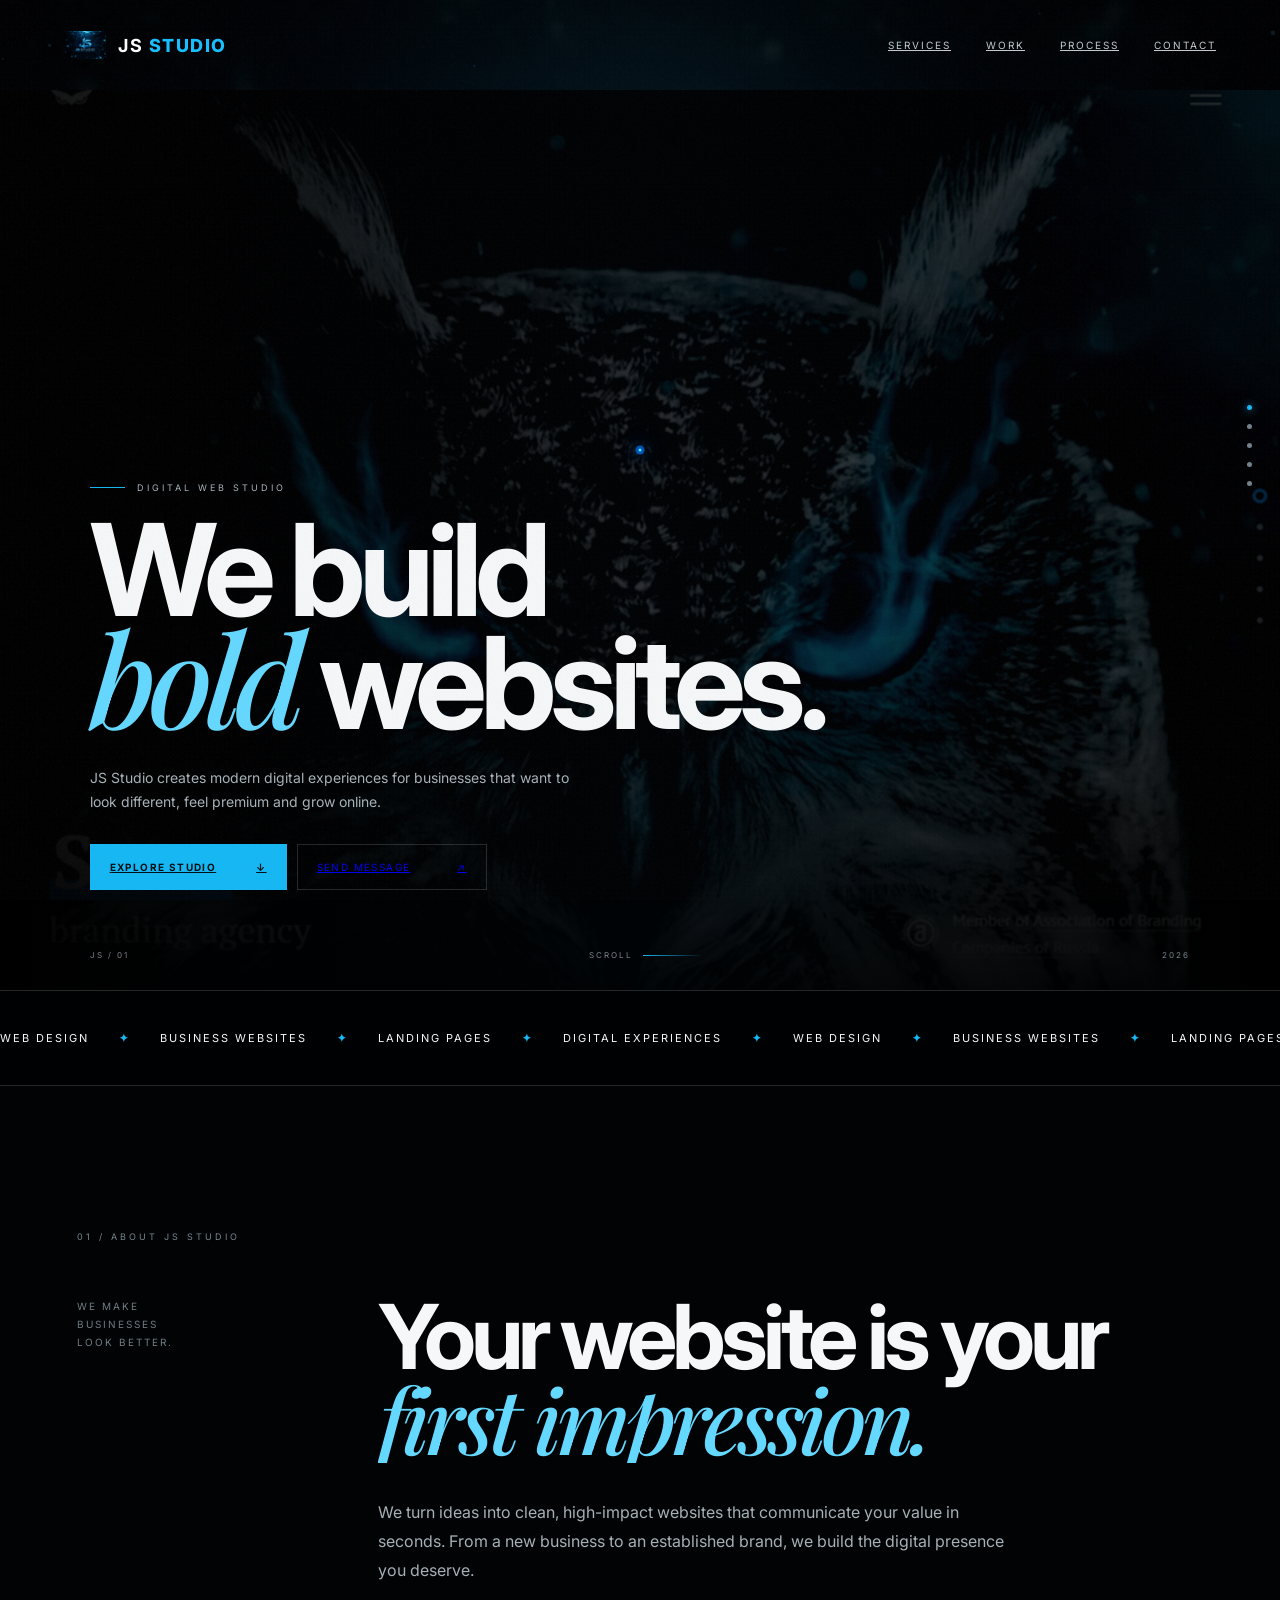
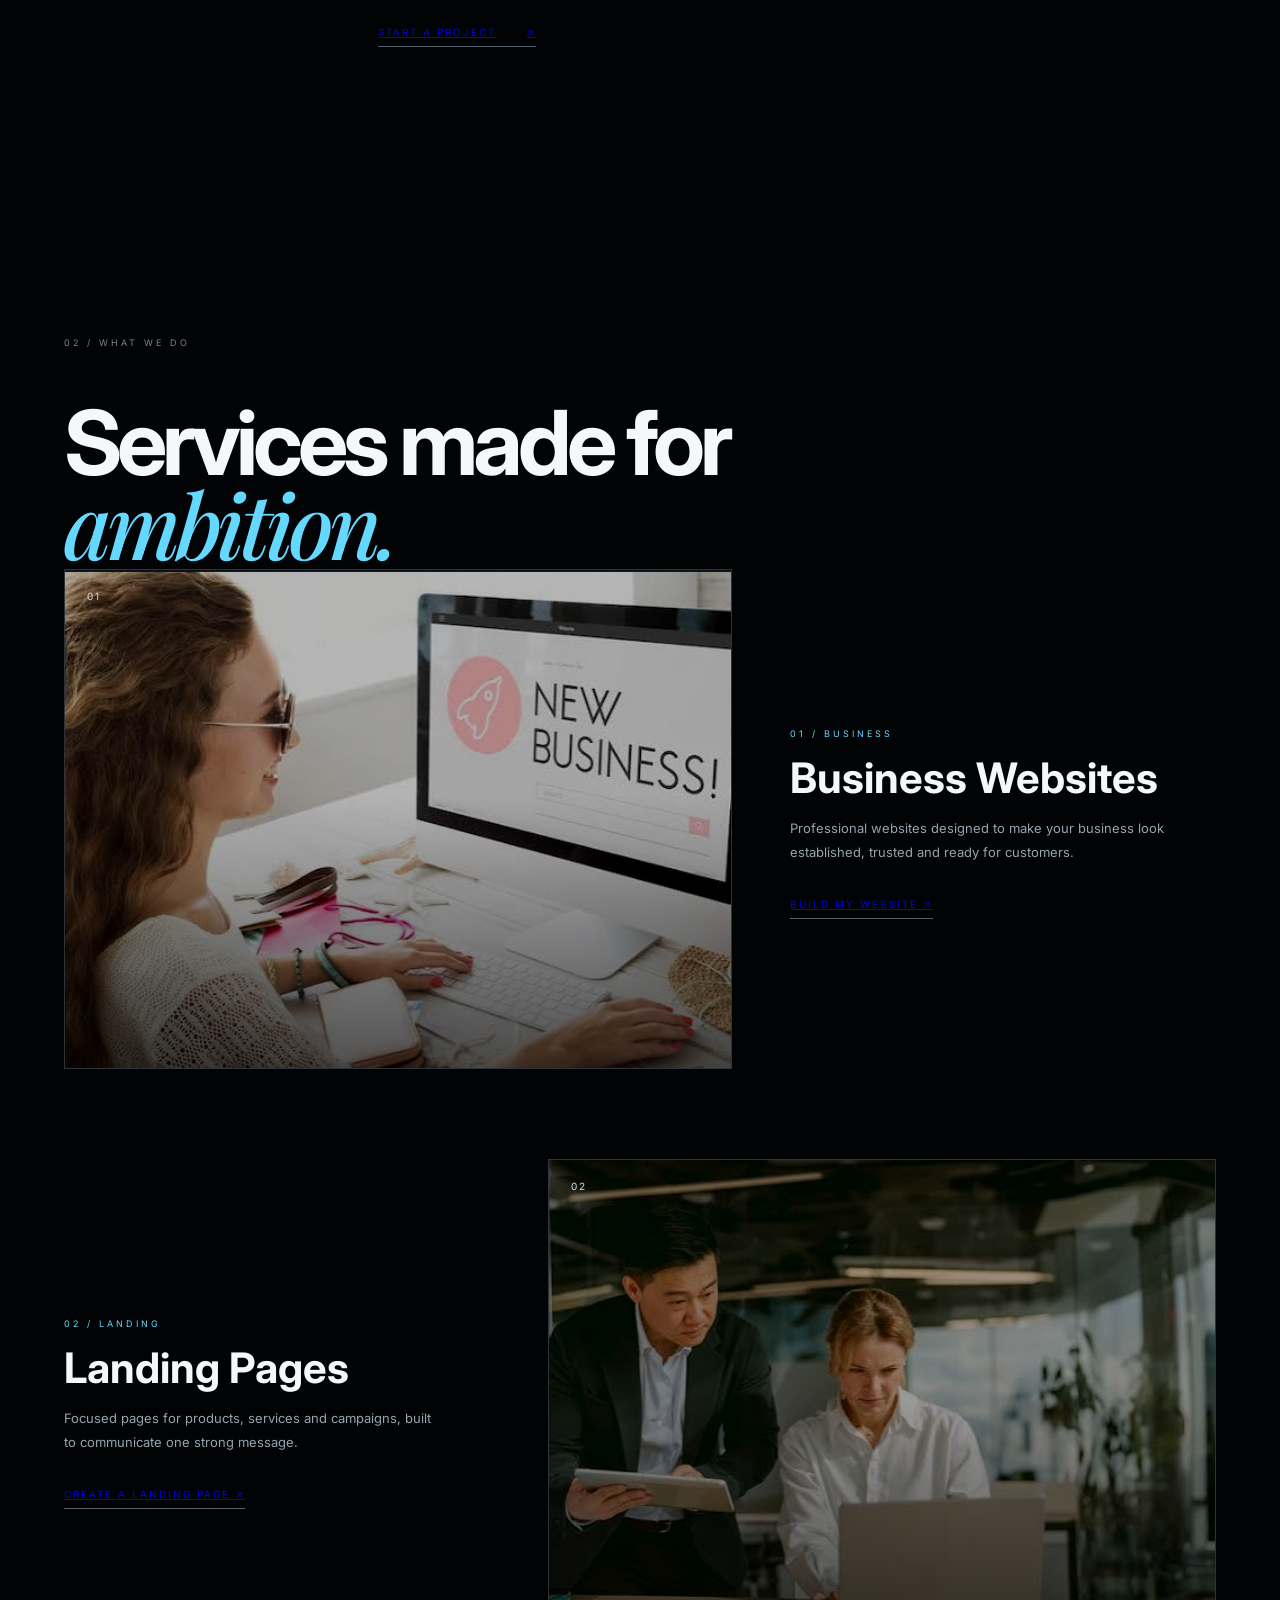
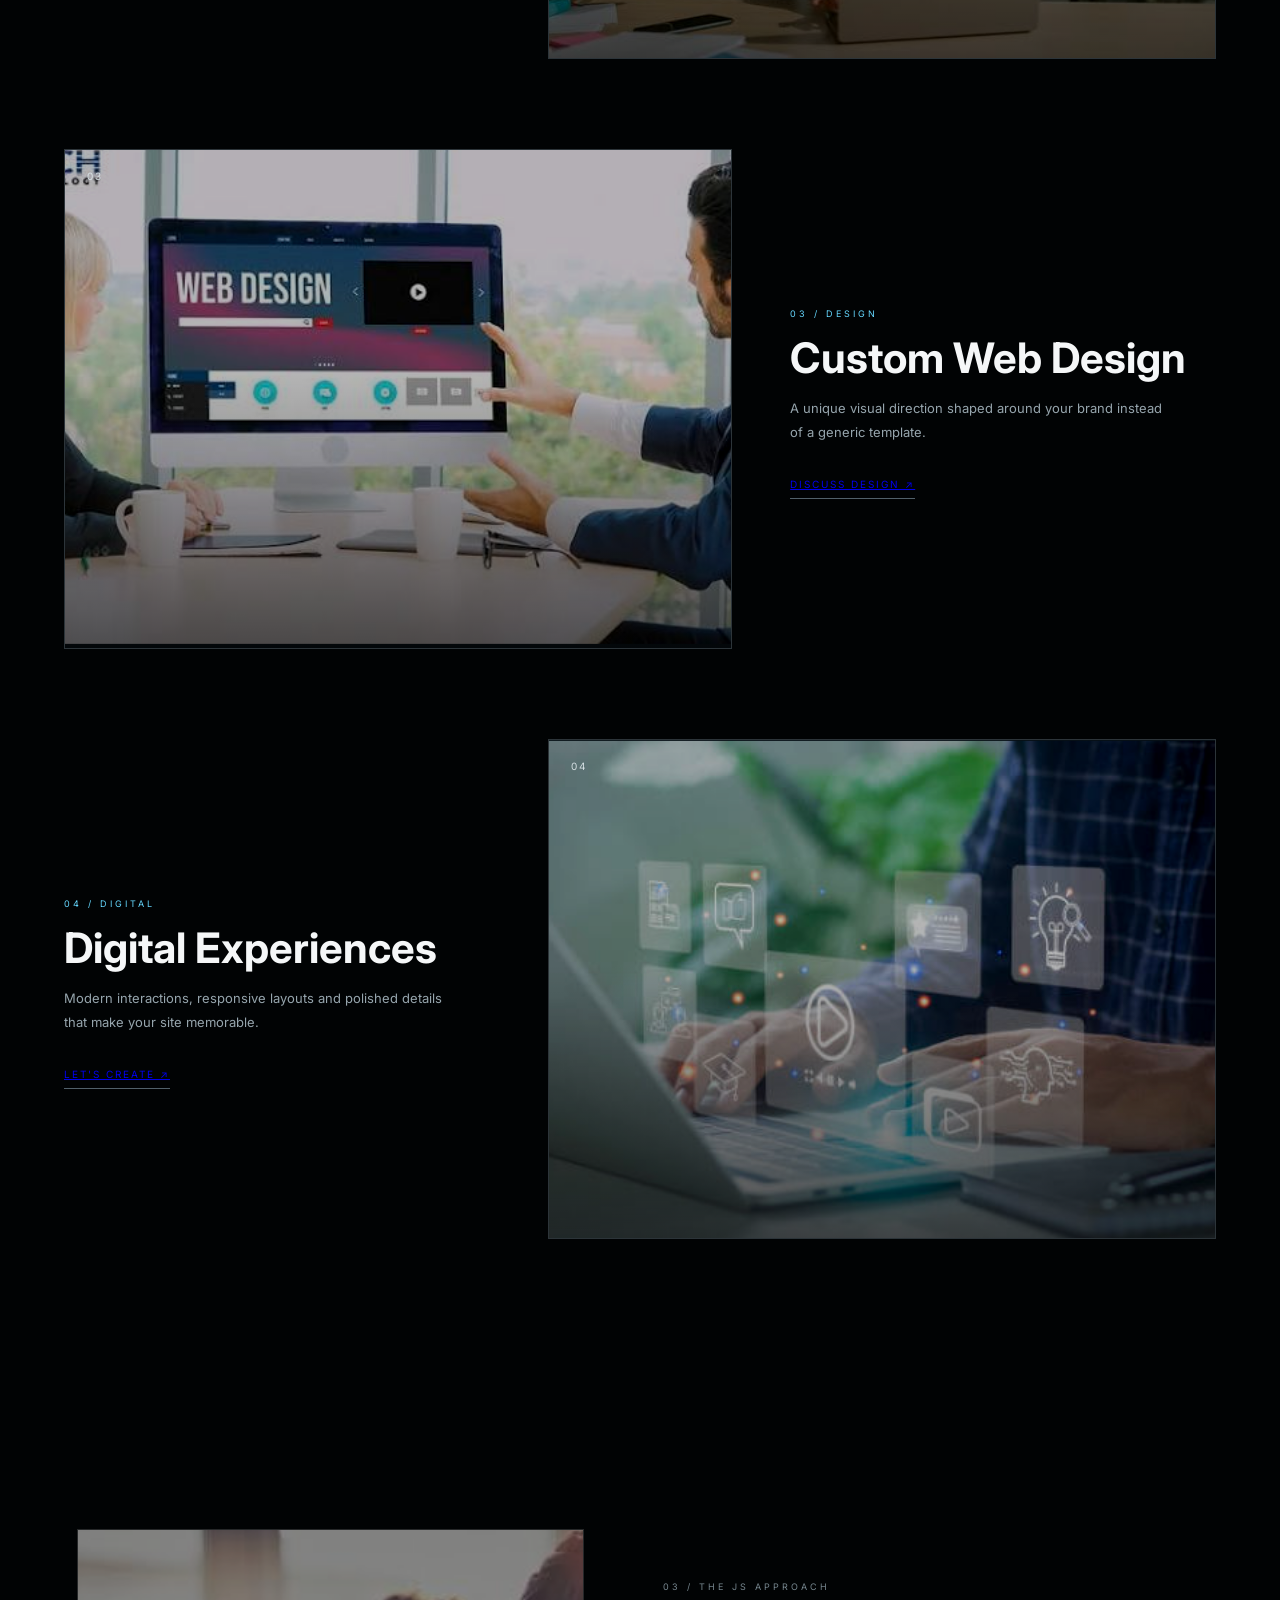
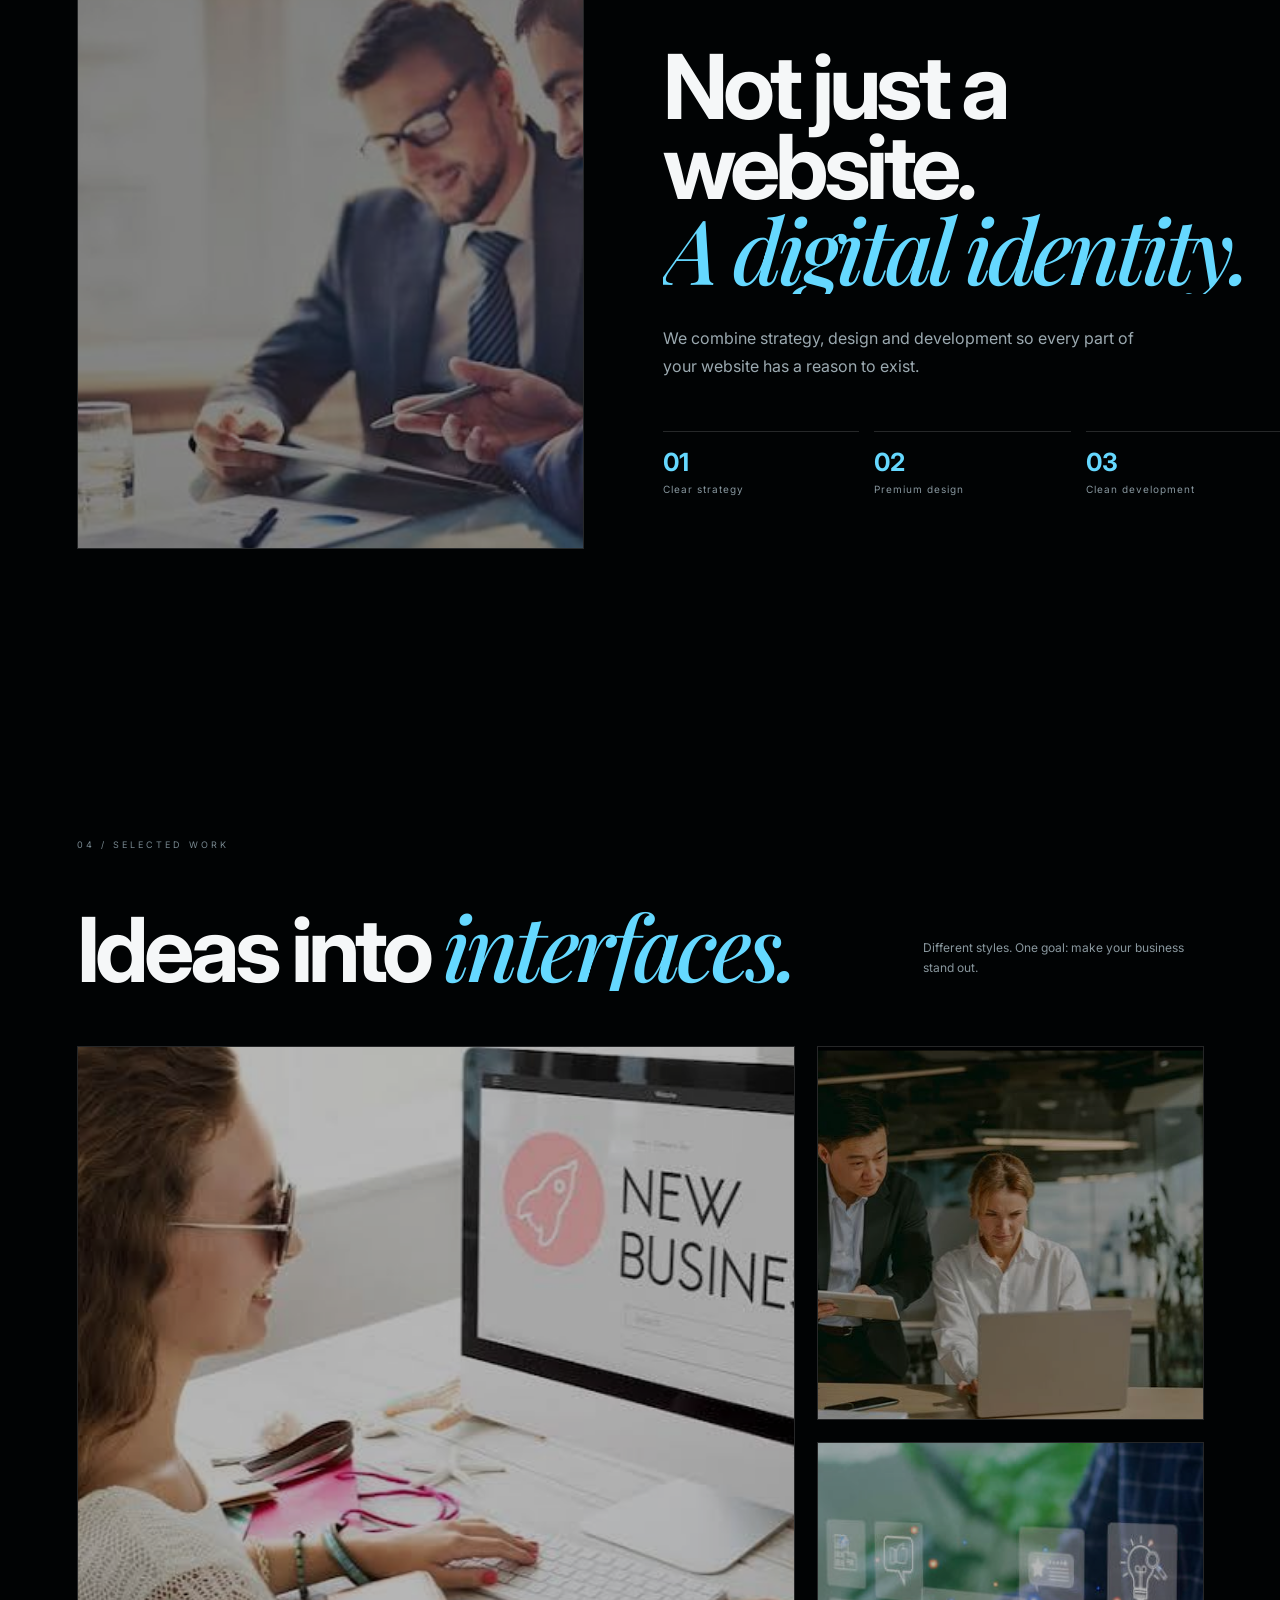
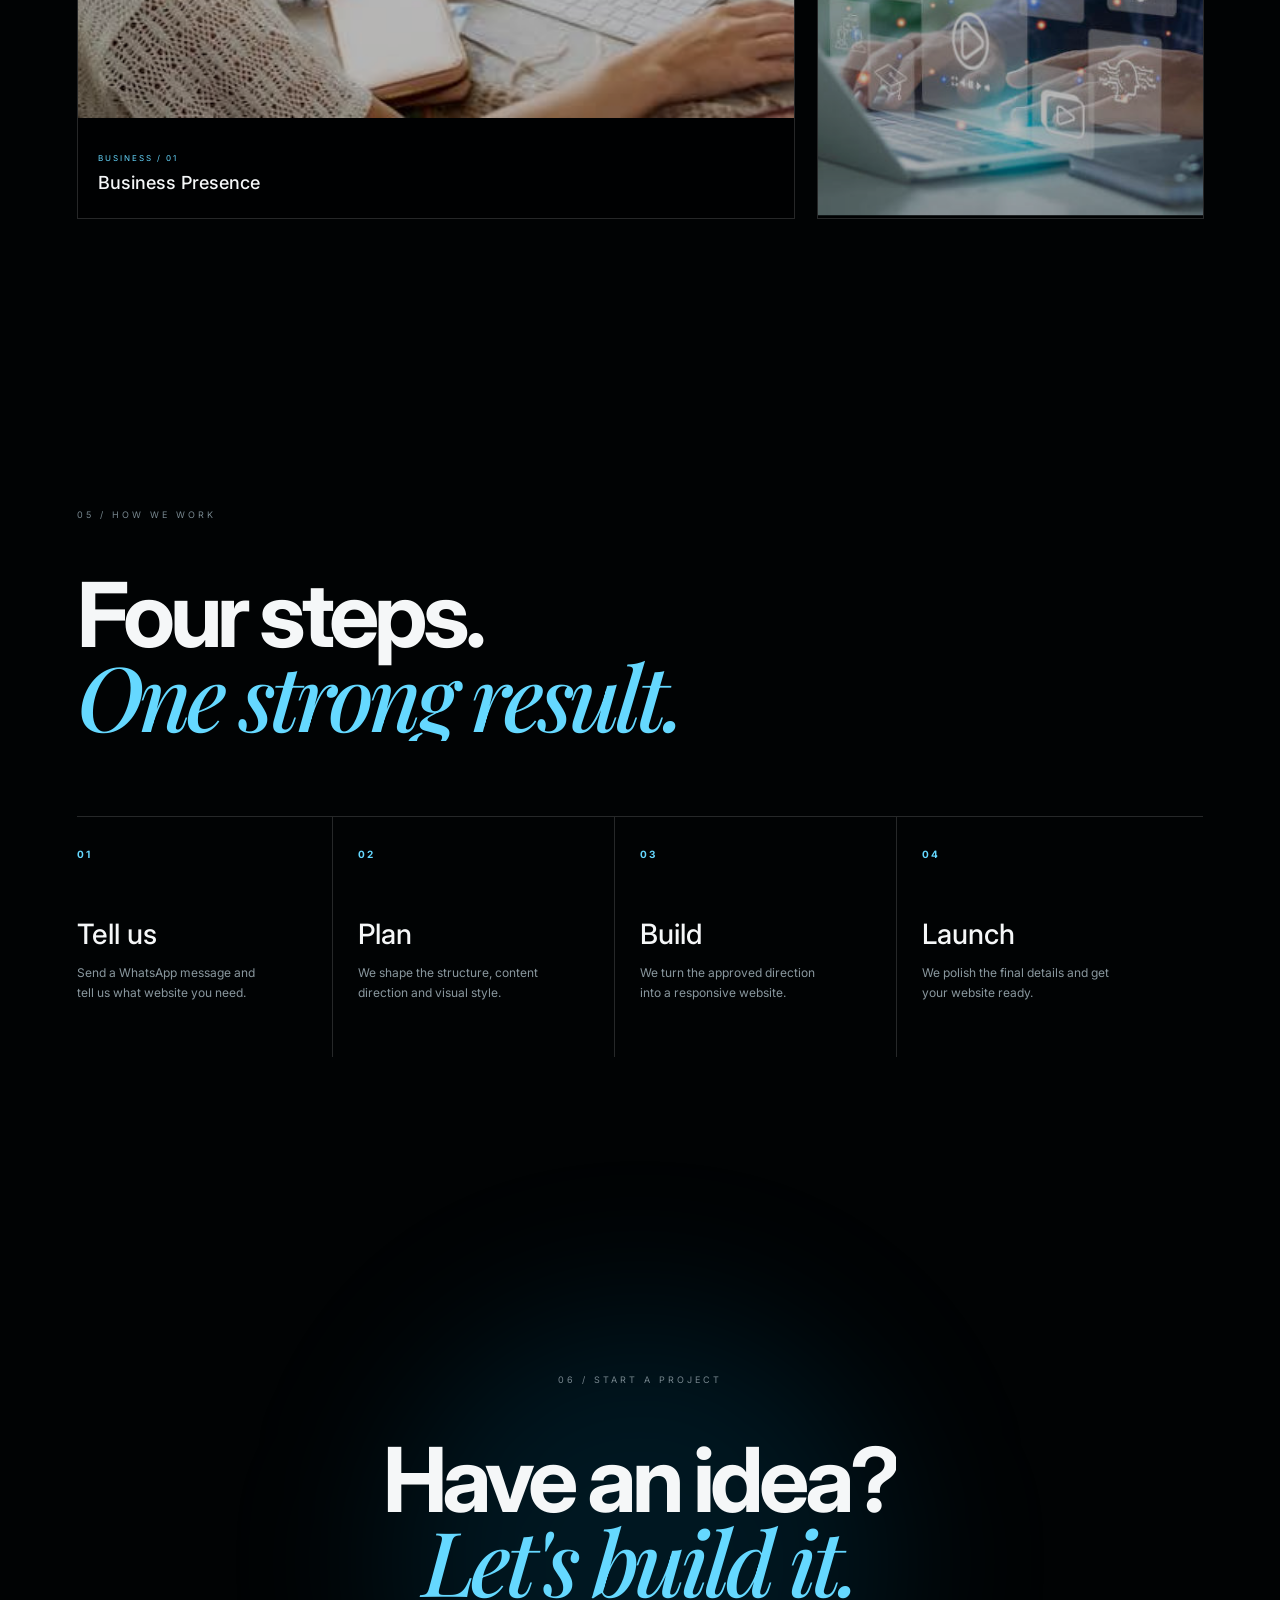
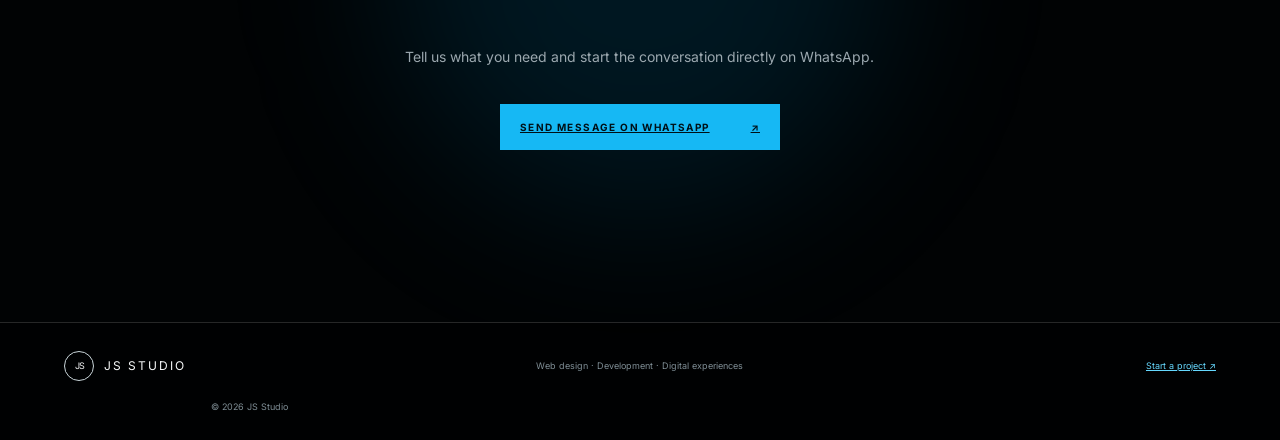
==== commit 35b5d0f6: "Update index.html" ====
--- a/index.html
+++ b/index.html
@@ -28,7 +28,18 @@
   <div class="hero-content reveal"><div class="eyebrow"><span></span> DIGITAL WEB STUDIO</div><h1>We build<br><em>bold</em> websites.</h1><p>JS Studio creates modern digital experiences for businesses that want to look different, feel premium and grow online.</p><div class="hero-buttons"><a class="btn blue" href="#services">Explore Studio <span>↓</span></a><a class="btn line" data-whatsapp href="#">Send Message <span>↗</span></a></div></div>
   <div class="hero-meta"><span>JS / 01</span><span class="scroll">SCROLL <i></i></span><span>2026</span></div>
 </section>
-<div class="marquee"><div>WEB DESIGN <b>✦</b> BUSINESS WEBSITES <b>✦</b> LANDING PAGES <b>✦</b> DIGITAL EXPERIENCES <b>✦</b> WEB DESIGN <b>✦</b> BUSINESS WEBSITES <b>✦</b> LANDING PAGES <b>✦</b></div></div>
+<div class="marquee">
+  <div class="marquee-track">
+    <div class="marquee-content">
+      WEB DESIGN <b>✦</b> BUSINESS WEBSITES <b>✦</b>
+      LANDING PAGES <b>✦</b> DIGITAL EXPERIENCES <b>✦</b>
+    </div>
+    <div class="marquee-content" aria-hidden="true">
+      WEB DESIGN <b>✦</b> BUSINESS WEBSITES <b>✦</b>
+      LANDING PAGES <b>✦</b> DIGITAL EXPERIENCES <b>✦</b>
+    </div>
+  </div>
+</div>
 <section class="intro section snap"><div class="section-tag">01 / ABOUT JS STUDIO</div><div class="intro-grid"><div class="small-label">WE MAKE<br>BUSINESSES<br>LOOK BETTER.</div><div><h2>Your website is your <em>first impression.</em></h2><p>We turn ideas into clean, high-impact websites that communicate your value in seconds. From a new business to an established brand, we build the digital presence you deserve.</p><a class="text-btn" data-whatsapp href="#">Start a project <span>↗</span></a></div></div></section>
 <section class="services section snap" id="services"><div class="section-tag">02 / WHAT WE DO</div><h2 class="section-title">Services made for <em>ambition.</em></h2>
 <div class="service-stack">
--- a/style.css
+++ b/style.css
@@ -540,9 +540,7 @@
   width: 100%;
   height: 100%;
   pointer-events: none;
-
-  /* Content ke upar, lekin images ke neeche */
-  z-index: 2;
+  z-index: 15;
 }
 
 
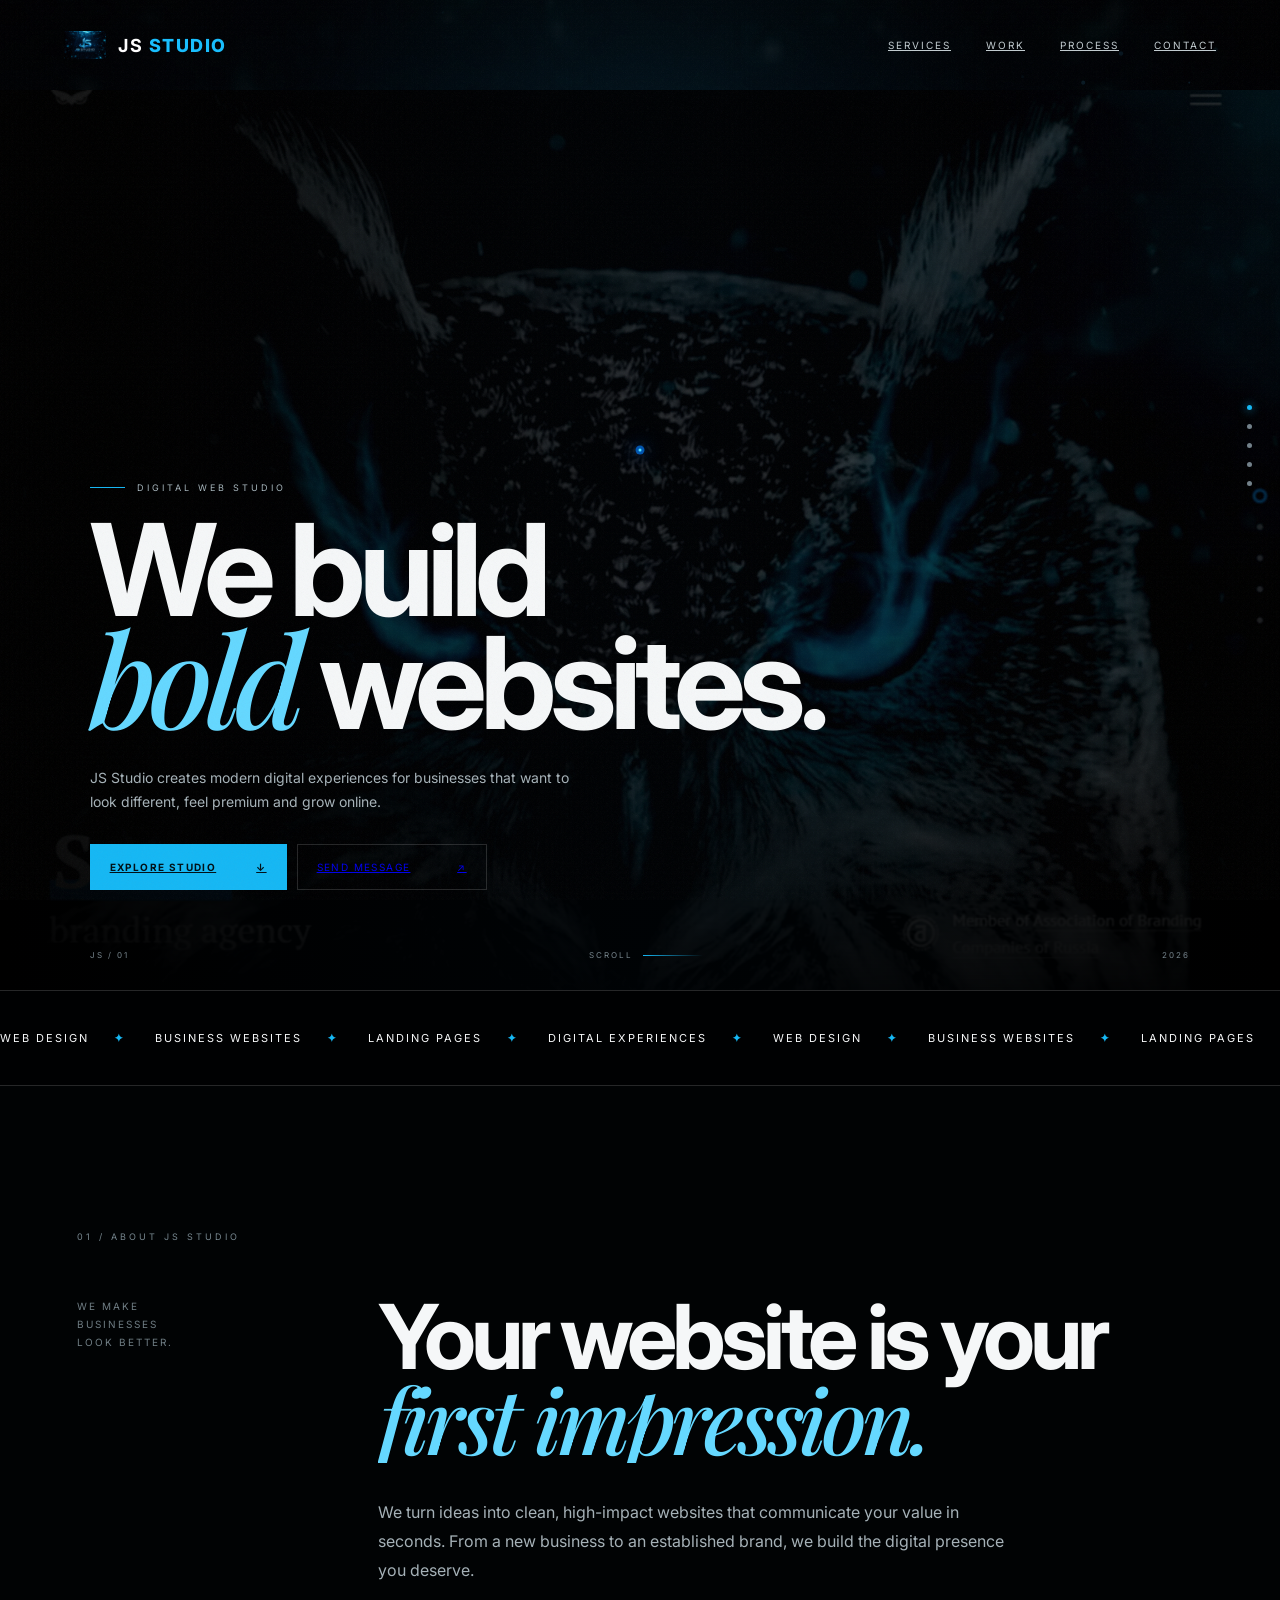
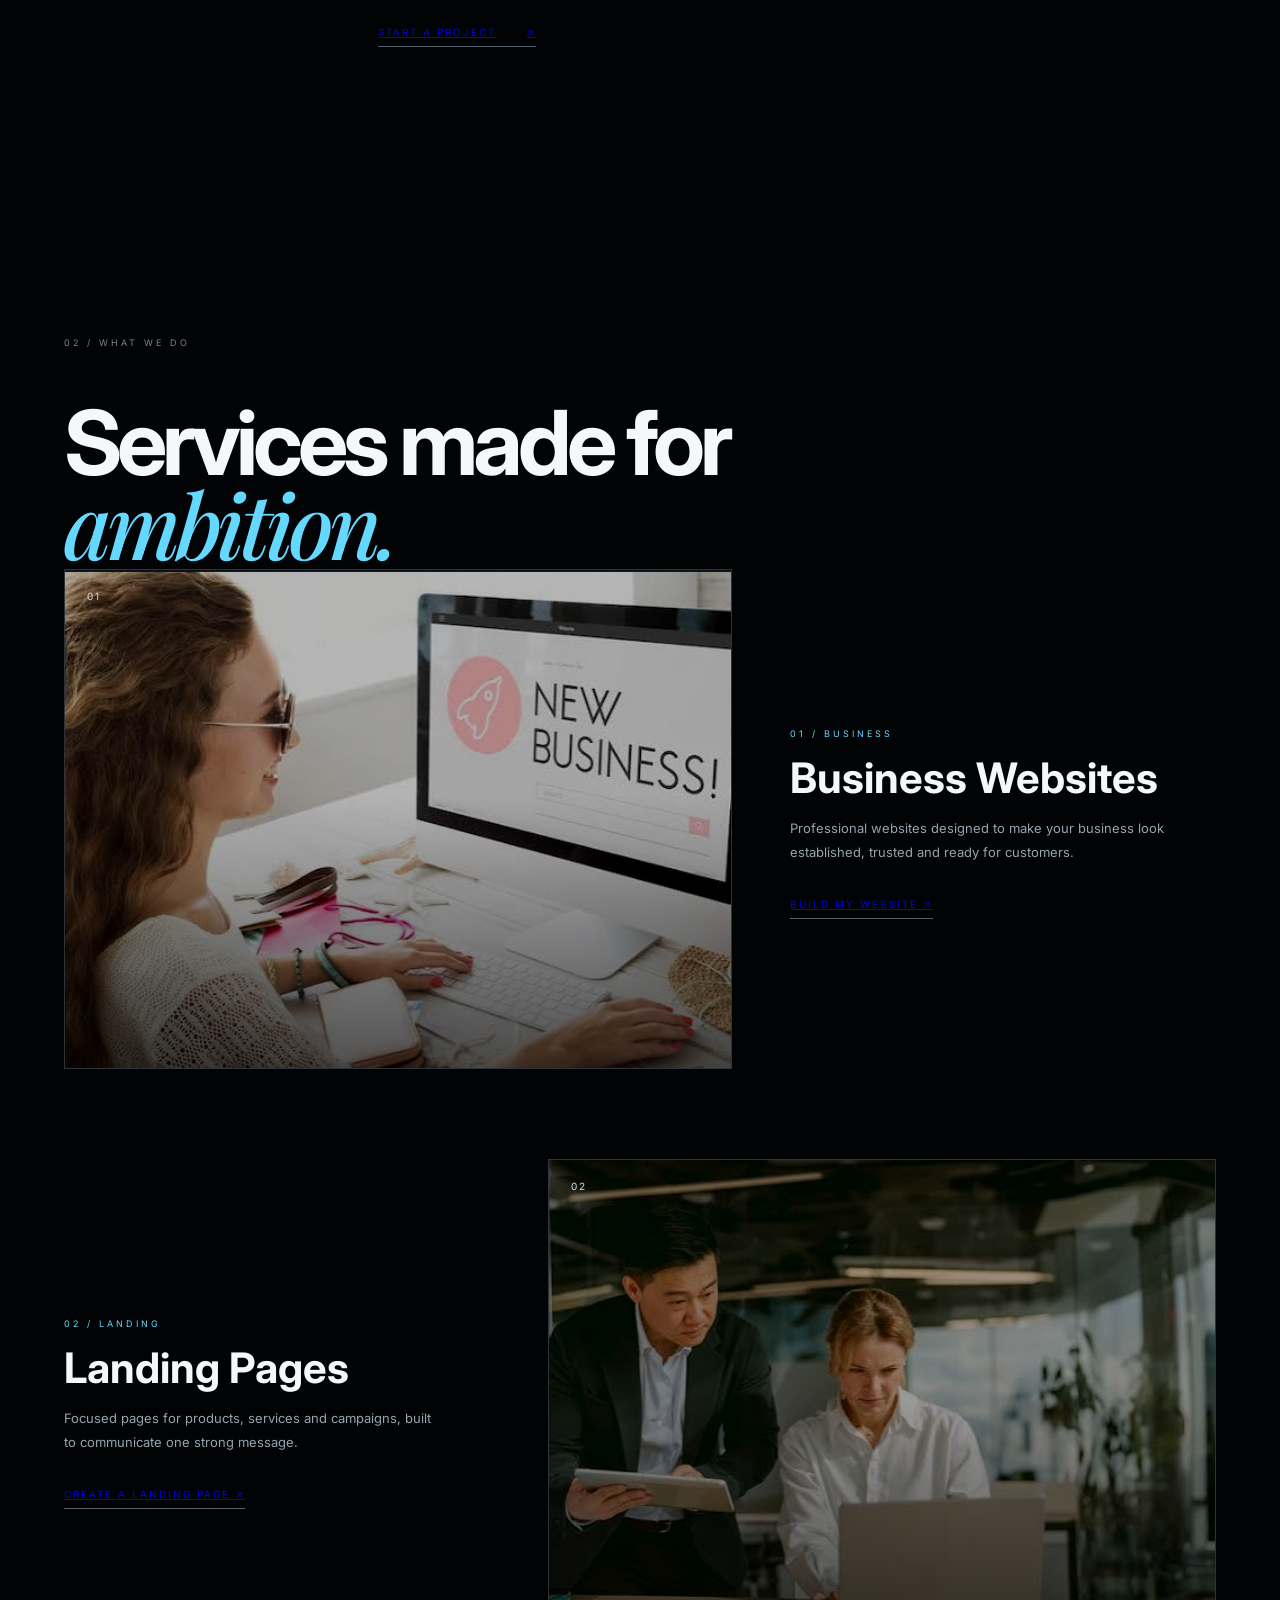
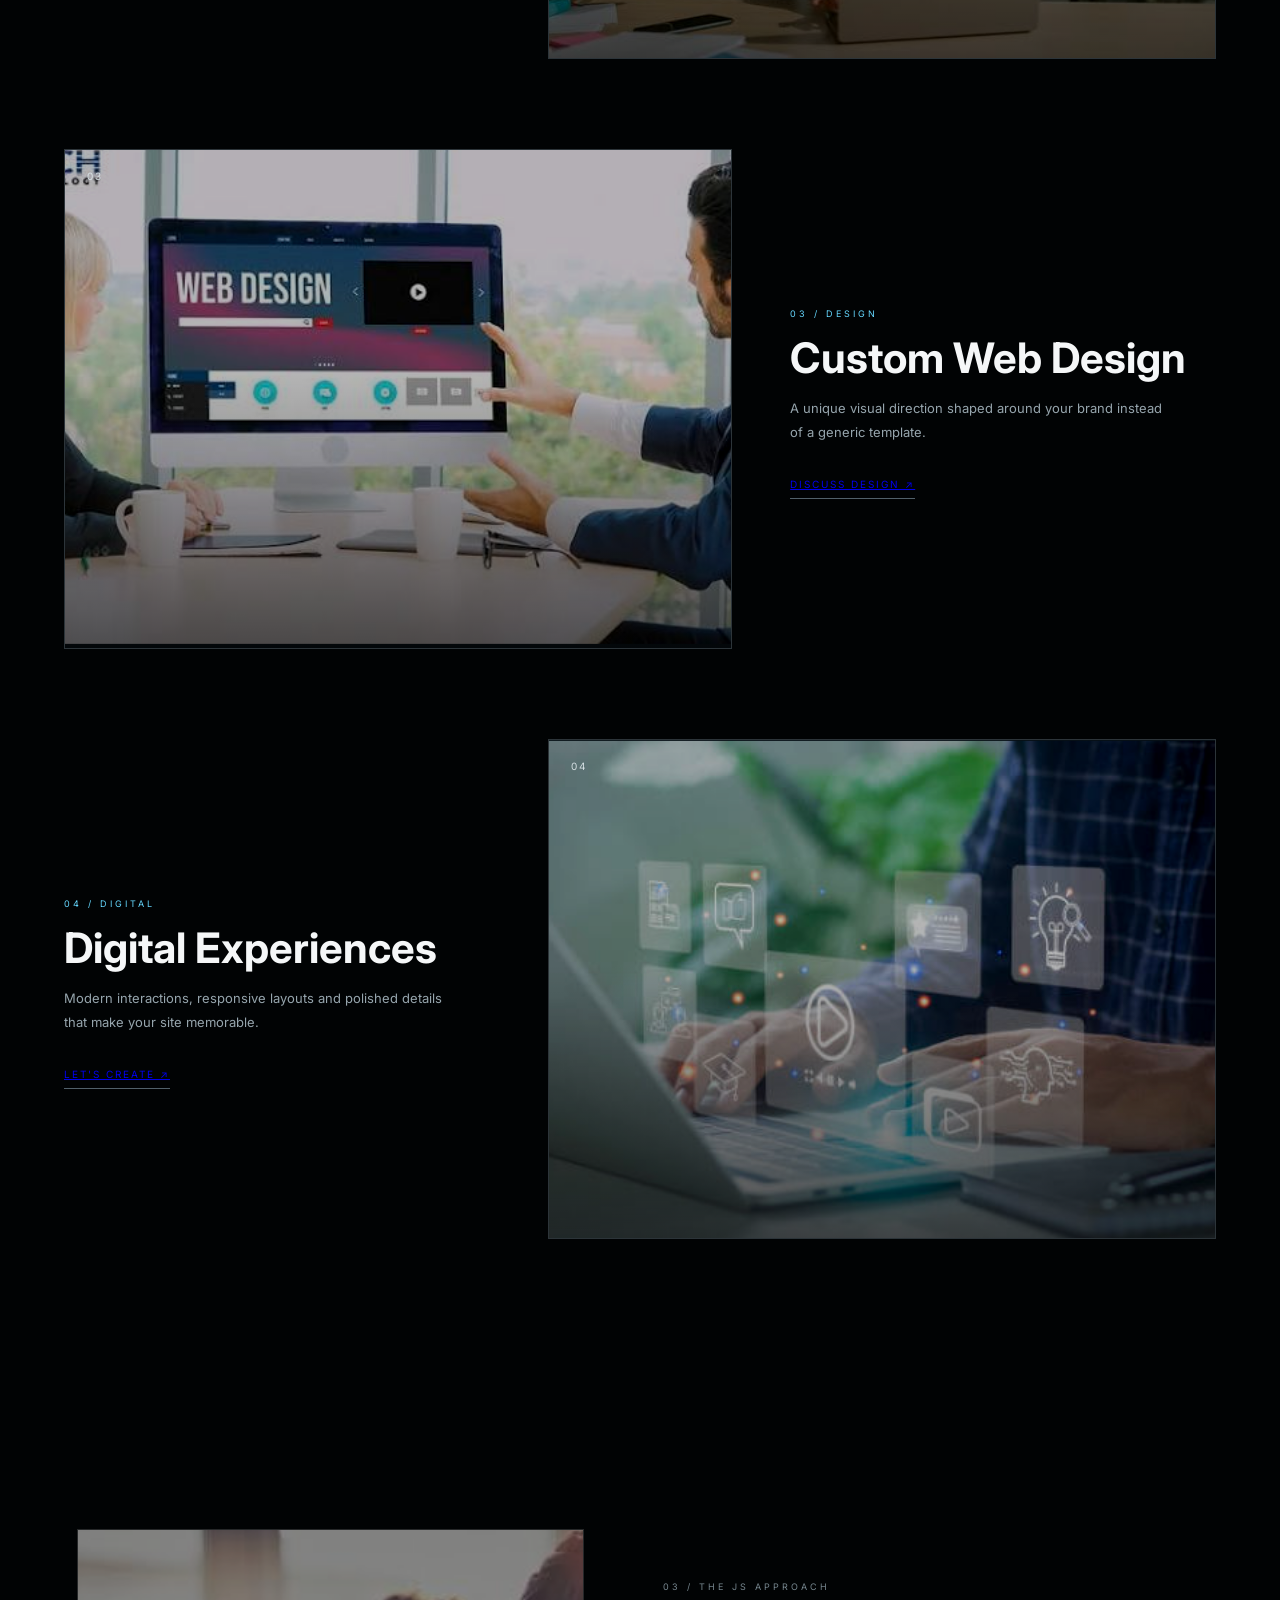
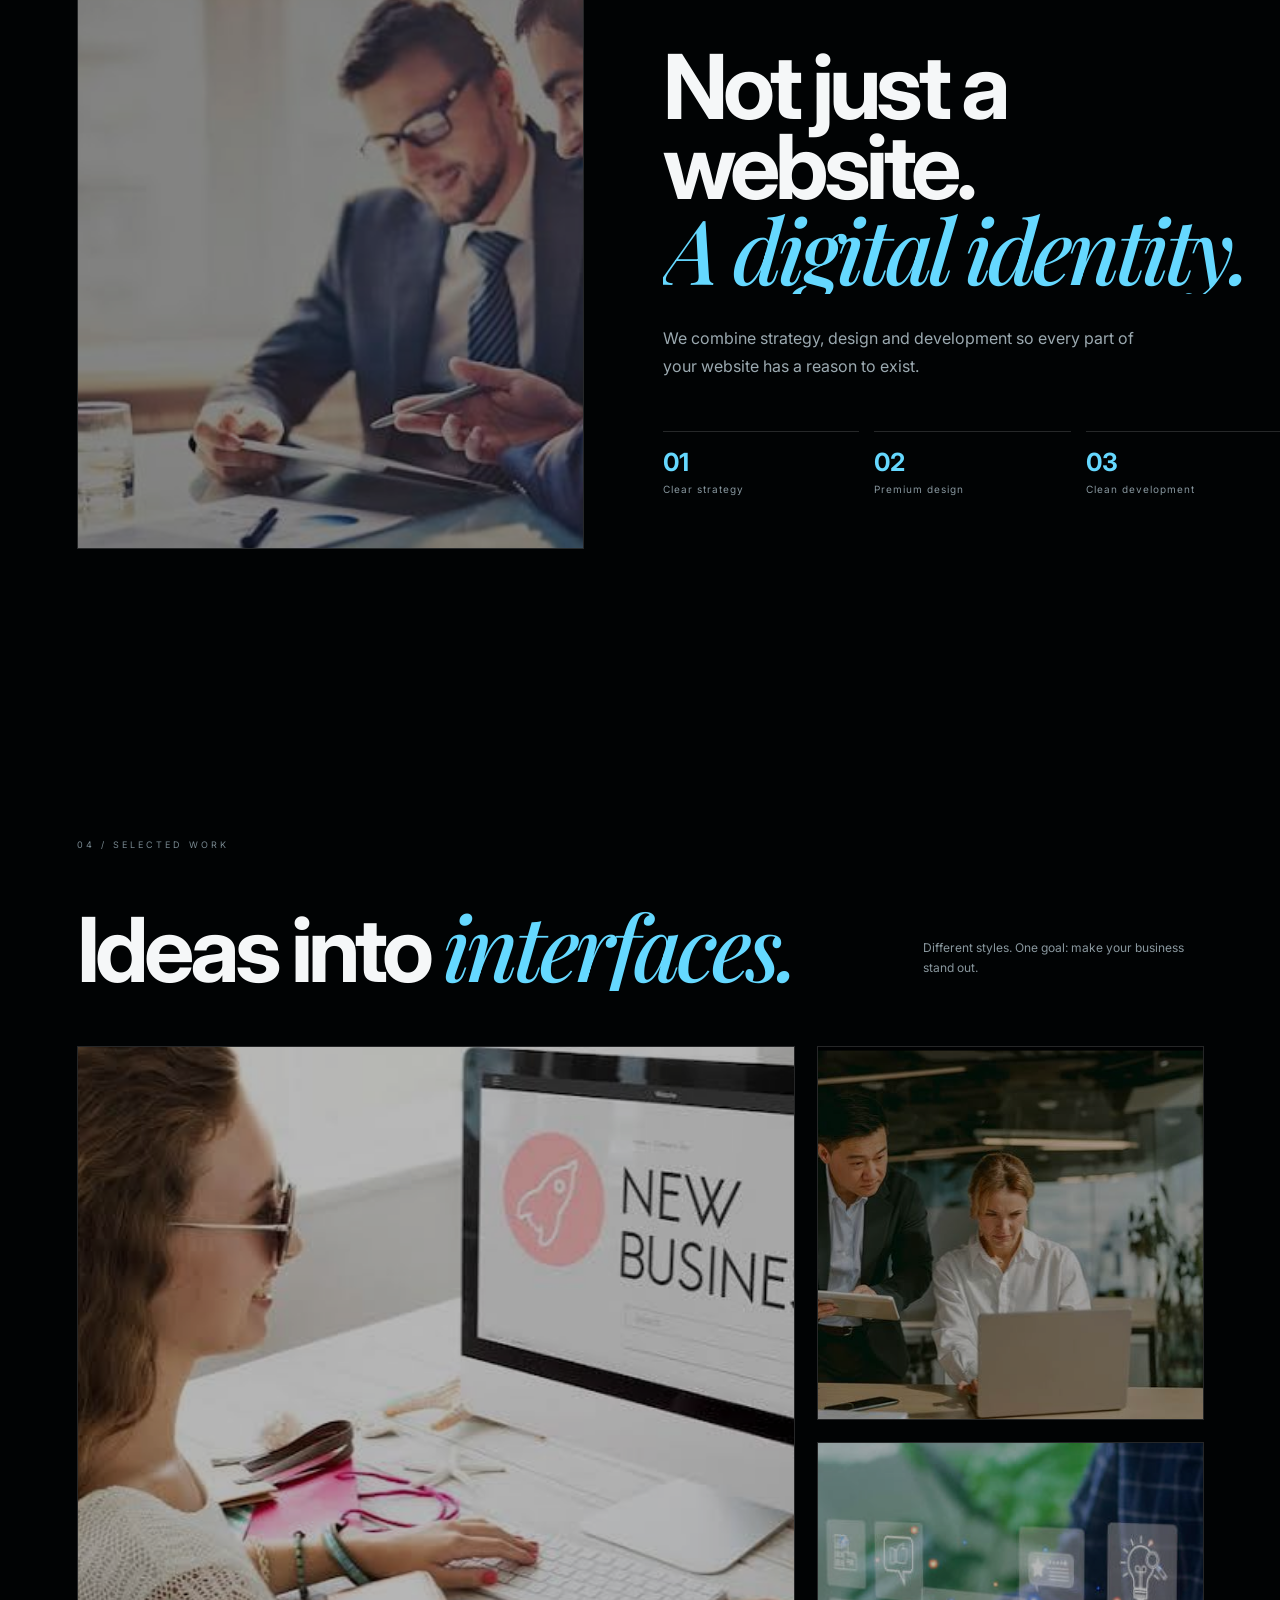
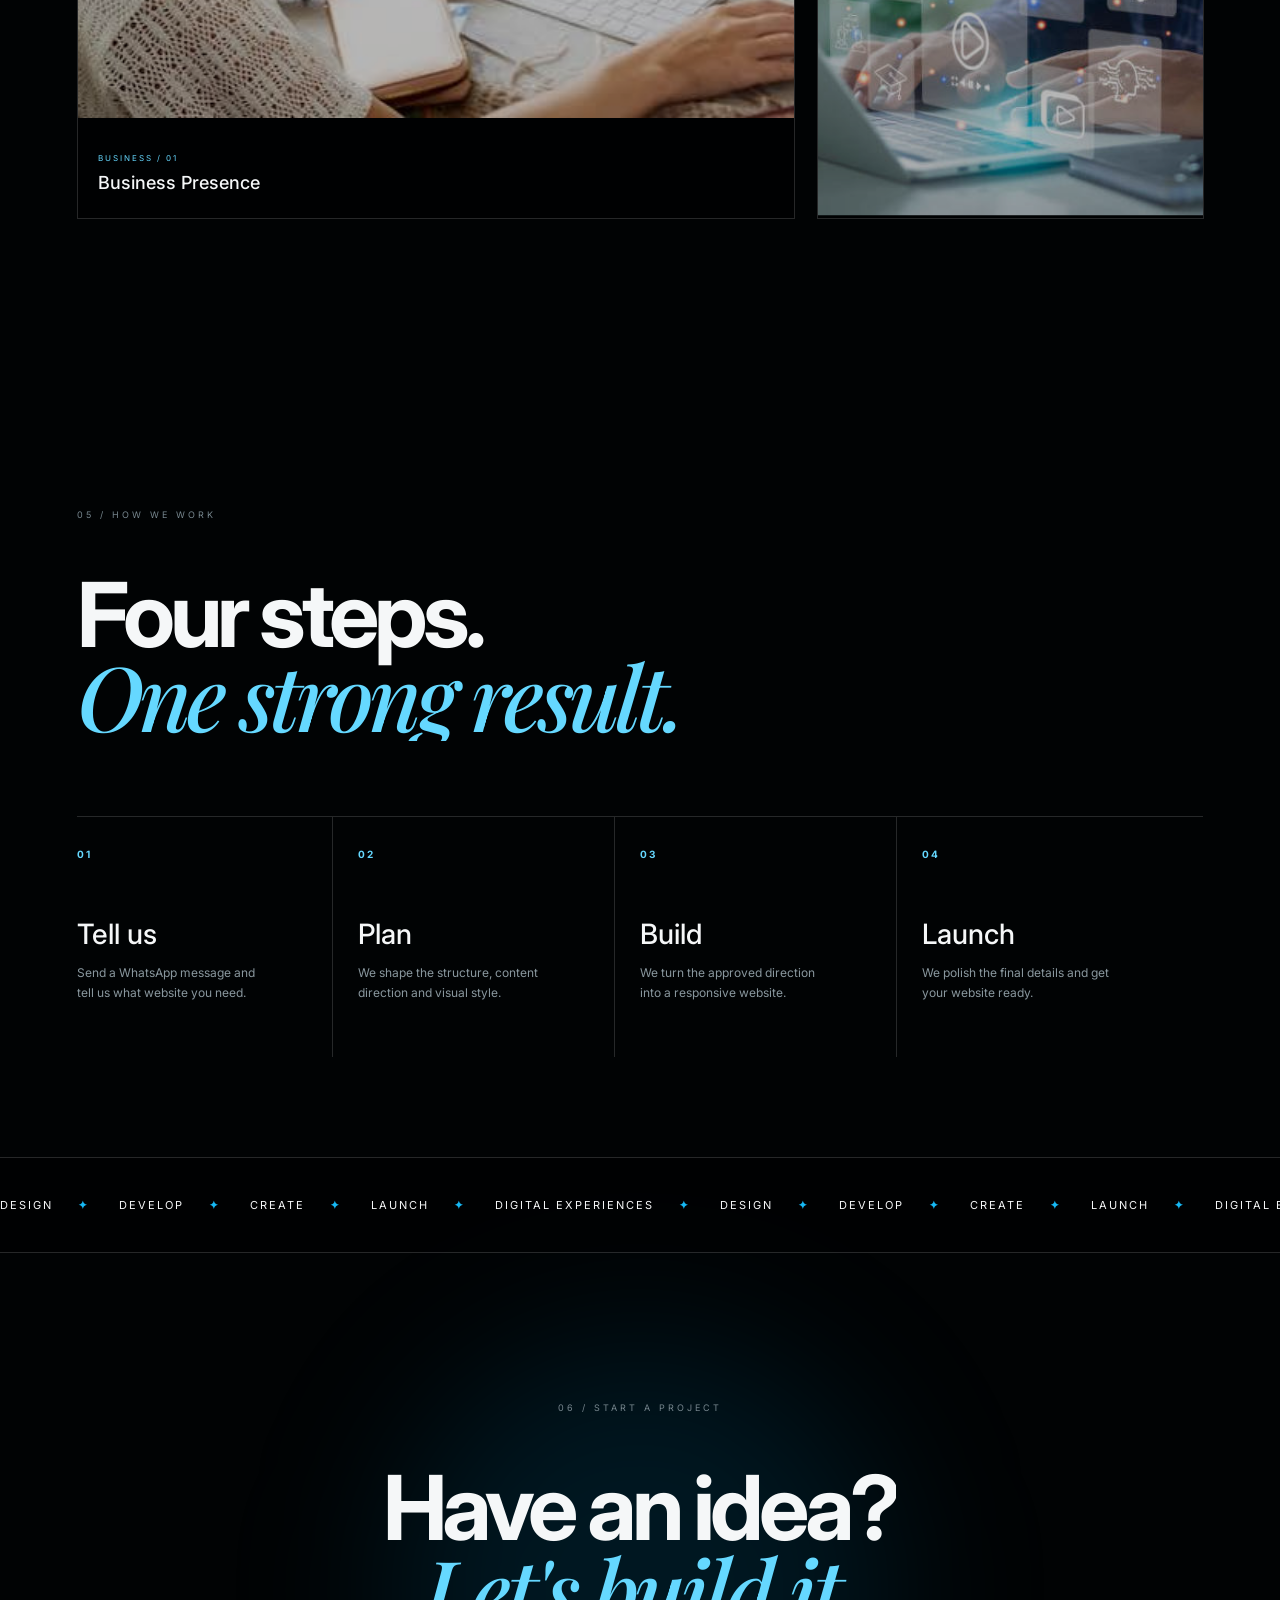
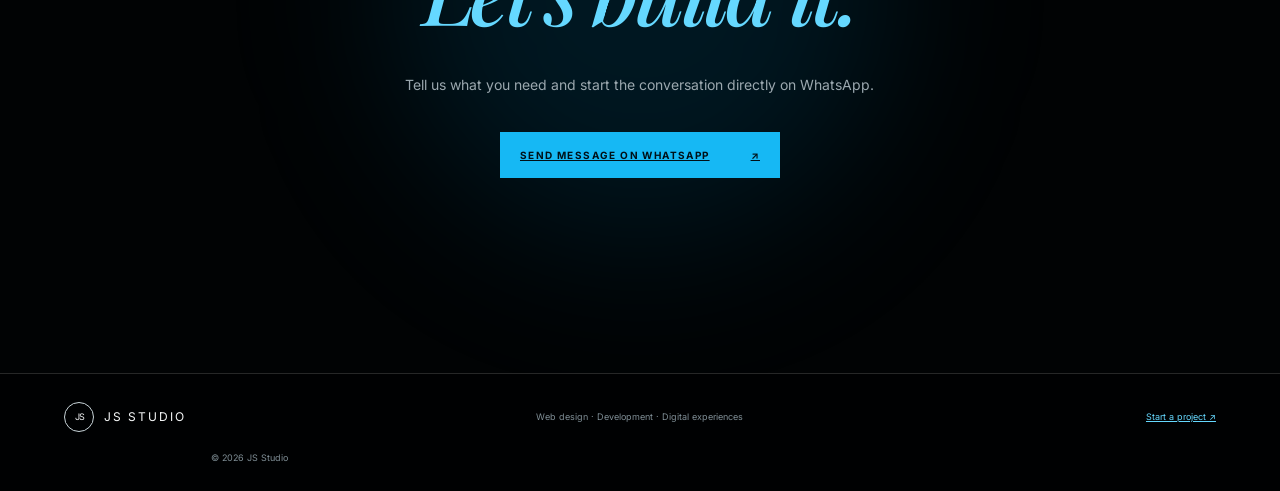
==== commit b18322dd: "Update index.html" ====
--- a/index.html
+++ b/index.html
@@ -28,16 +28,24 @@
   <div class="hero-content reveal"><div class="eyebrow"><span></span> DIGITAL WEB STUDIO</div><h1>We build<br><em>bold</em> websites.</h1><p>JS Studio creates modern digital experiences for businesses that want to look different, feel premium and grow online.</p><div class="hero-buttons"><a class="btn blue" href="#services">Explore Studio <span>↓</span></a><a class="btn line" data-whatsapp href="#">Send Message <span>↗</span></a></div></div>
   <div class="hero-meta"><span>JS / 01</span><span class="scroll">SCROLL <i></i></span><span>2026</span></div>
 </section>
+<!-- FIRST: CONTINUOUS MARQUEE -->
 <div class="marquee">
   <div class="marquee-track">
+
     <div class="marquee-content">
-      WEB DESIGN <b>✦</b> BUSINESS WEBSITES <b>✦</b>
-      LANDING PAGES <b>✦</b> DIGITAL EXPERIENCES <b>✦</b>
+      <span>WEB DESIGN</span><b>✦</b>
+      <span>BUSINESS WEBSITES</span><b>✦</b>
+      <span>LANDING PAGES</span><b>✦</b>
+      <span>DIGITAL EXPERIENCES</span><b>✦</b>
     </div>
+
     <div class="marquee-content" aria-hidden="true">
-      WEB DESIGN <b>✦</b> BUSINESS WEBSITES <b>✦</b>
-      LANDING PAGES <b>✦</b> DIGITAL EXPERIENCES <b>✦</b>
+      <span>WEB DESIGN</span><b>✦</b>
+      <span>BUSINESS WEBSITES</span><b>✦</b>
+      <span>LANDING PAGES</span><b>✦</b>
+      <span>DIGITAL EXPERIENCES</span><b>✦</b>
     </div>
+
   </div>
 </div>
 <section class="intro section snap"><div class="section-tag">01 / ABOUT JS STUDIO</div><div class="intro-grid"><div class="small-label">WE MAKE<br>BUSINESSES<br>LOOK BETTER.</div><div><h2>Your website is your <em>first impression.</em></h2><p>We turn ideas into clean, high-impact websites that communicate your value in seconds. From a new business to an established brand, we build the digital presence you deserve.</p><a class="text-btn" data-whatsapp href="#">Start a project <span>↗</span></a></div></div></section>
@@ -51,7 +59,29 @@
 <section class="statement section snap"><div class="statement-image"><img src="strategy.jpg" alt="Strategy meeting"></div><div class="statement-copy"><div class="section-tag">03 / THE JS APPROACH</div><h2>Not just a website.<br><em>A digital identity.</em></h2><p>We combine strategy, design and development so every part of your website has a reason to exist.</p><div class="stats"><div><strong>01</strong><span>Clear strategy</span></div><div><strong>02</strong><span>Premium design</span></div><div><strong>03</strong><span>Clean development</span></div></div></div></section>
 <section class="work section snap" id="work"><div class="section-tag">04 / SELECTED WORK</div><div class="work-head"><h2>Ideas into <em>interfaces.</em></h2><p>Different styles. One goal: make your business stand out.</p></div><div class="work-grid"><div class="work-item tall"><img src="business.jpg" alt="Business website"><div><small>BUSINESS / 01</small><h3>Business Presence</h3></div></div><div class="work-item"><img src="landing.jpg" alt="Landing page"><div><small>LANDING / 02</small><h3>Product Launch</h3></div></div><div class="work-item"><img src="digital.jpg" alt="Digital experience"><div><small>DIGITAL / 03</small><h3>Digital Experience</h3></div></div></div></section>
 <section class="process section snap" id="process"><div class="section-tag">05 / HOW WE WORK</div><h2 class="section-title">Four steps.<br><em>One strong result.</em></h2><div class="steps"><article><b>01</b><h3>Tell us</h3><p>Send a WhatsApp message and tell us what website you need.</p></article><article><b>02</b><h3>Plan</h3><p>We shape the structure, content direction and visual style.</p></article><article><b>03</b><h3>Build</h3><p>We turn the approved direction into a responsive website.</p></article><article><b>04</b><h3>Launch</h3><p>We polish the final details and get your website ready.</p></article></div></section>
-<section class="contact section snap" id="contact"><div class="contact-glow"></div><div class="section-tag">06 / START A PROJECT</div><h2>Have an idea?<br><em>Let's build it.</em></h2><p>Tell us what you need and start the conversation directly on WhatsApp.</p><a class="btn blue huge" data-whatsapp href="#">Send Message on WhatsApp <span>↗</span></a></section>
+<!-- SECOND: PROCESS TO CONTACT MARQUEE -->
+<div class="marquee marquee-secondary">
+  <div class="marquee-track">
+
+    <div class="marquee-content">
+      <span>DESIGN</span><b>✦</b>
+      <span>DEVELOP</span><b>✦</b>
+      <span>CREATE</span><b>✦</b>
+      <span>LAUNCH</span><b>✦</b>
+      <span>DIGITAL EXPERIENCES</span><b>✦</b>
+    </div>
+
+    <div class="marquee-content" aria-hidden="true">
+      <span>DESIGN</span><b>✦</b>
+      <span>DEVELOP</span><b>✦</b>
+      <span>CREATE</span><b>✦</b>
+      <span>LAUNCH</span><b>✦</b>
+      <span>DIGITAL EXPERIENCES</span><b>✦</b>
+    </div>
+
+  </div>
+</div>
+ <section class="contact section snap" id="contact"><div class="contact-glow"></div><div class="section-tag">06 / START A PROJECT</div><h2>Have an idea?<br><em>Let's build it.</em></h2><p>Tell us what you need and start the conversation directly on WhatsApp.</p><a class="btn blue huge" data-whatsapp href="#">Send Message on WhatsApp <span>↗</span></a></section>
 </main>
 <footer><div class="footer-logo"><span class="logo-mark">JS</span> JS STUDIO</div><p>Web design · Development · Digital experiences</p><a data-whatsapp href="#">Start a project ↗</a><small>© <span id="year"></span> JS Studio</small></footer>
 <script src="script.js"></script>
--- a/style.css
+++ b/style.css
@@ -620,3 +620,123 @@
   }
 
 }
+/* CONTINUOUS INFINITE TEXT STRIP */
+.marquee {
+  width: 100%;
+  overflow: hidden;
+  white-space: nowrap;
+}
+
+.marquee-track {
+  display: flex;
+  width: max-content;
+  animation: jsMarquee 24s linear infinite;
+  will-change: transform;
+}
+
+.marquee-content {
+  flex: 0 0 auto;
+  display: flex;
+  align-items: center;
+  gap: 48px;
+  padding-right: 48px;
+  white-space: nowrap;
+}
+
+.marquee-content b {
+  color: #16b8f4;
+}
+
+@keyframes jsMarquee {
+  from {
+    transform: translateX(0);
+  }
+  to {
+    transform: translateX(-50%);
+  }
+}
+
+/* REMOVE EXCESSIVE GAP BETWEEN PROCESS AND CONTACT */
+.process {
+  padding-bottom: 100px;
+}
+
+.contact {
+  min-height: 80vh;
+  padding-top: 100px;
+}
+
+@media (max-width: 768px) {
+  .process {
+    padding-bottom: 60px;
+  }
+
+  .contact {
+    min-height: 65vh;
+    padding-top: 70px;
+  }
+
+  .marquee-track {
+    animation-duration: 18s;
+  }
+}
+
+/* =================================
+   JS STUDIO - INFINITE MARQUEE
+================================= */
+
+.marquee {
+  width: 100%;
+  overflow: hidden;
+  white-space: nowrap;
+  position: relative;
+}
+
+.marquee-track {
+  display: flex;
+  width: max-content;
+  animation: jsStudioMarquee 22s linear infinite;
+  will-change: transform;
+}
+
+.marquee-content {
+  display: flex;
+  flex: 0 0 auto;
+  align-items: center;
+  gap: 48px;
+  padding-right: 48px;
+  white-space: nowrap;
+}
+
+.marquee-content b {
+  color: #16b8f4;
+  flex-shrink: 0;
+}
+
+/* Seamless, continuous movement */
+@keyframes jsStudioMarquee {
+  from {
+    transform: translateX(0);
+  }
+
+  to {
+    transform: translateX(-50%);
+  }
+}
+
+/* Keep moving when mouse is over the strip */
+.marquee:hover .marquee-track {
+  animation-play-state: running;
+}
+
+/* Mobile */
+@media (max-width: 768px) {
+  .marquee-content {
+    gap: 28px;
+    padding-right: 28px;
+  }
+
+  .marquee-track {
+    animation-duration: 16s;
+  }
+}
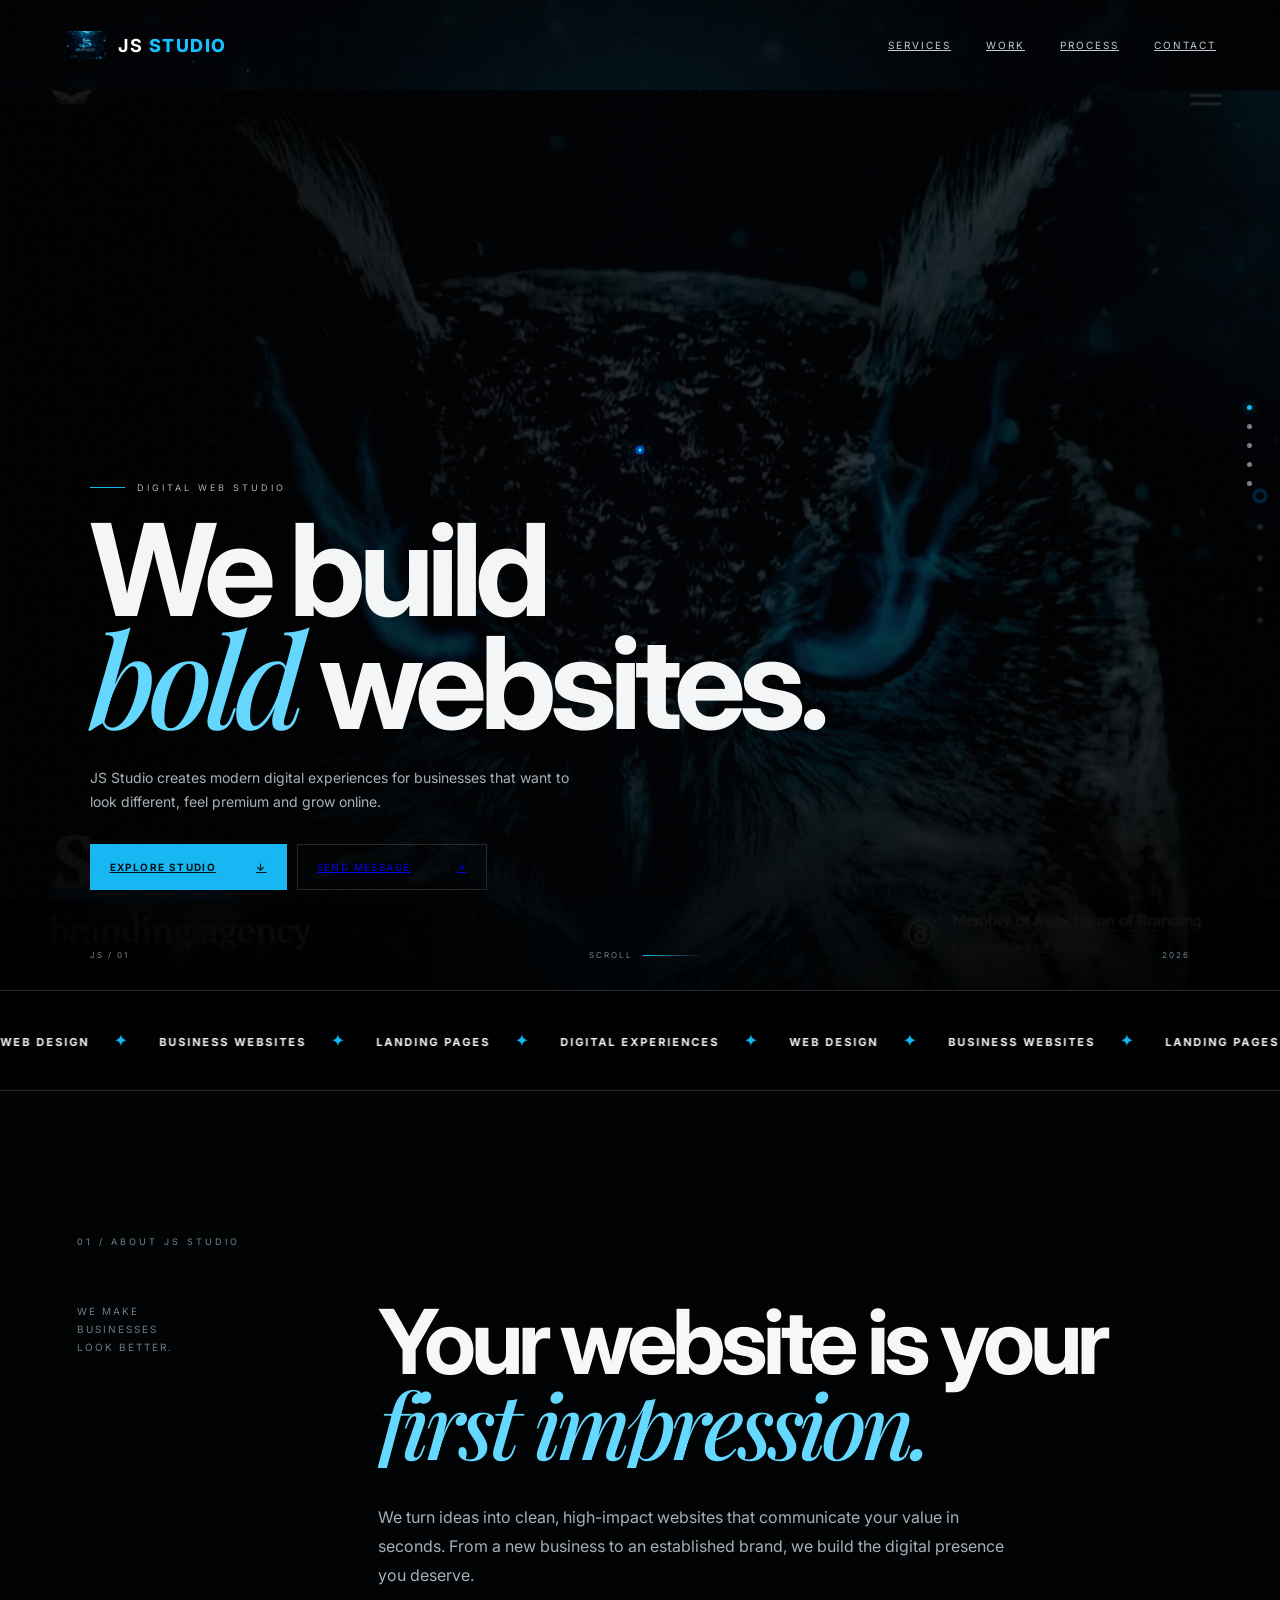
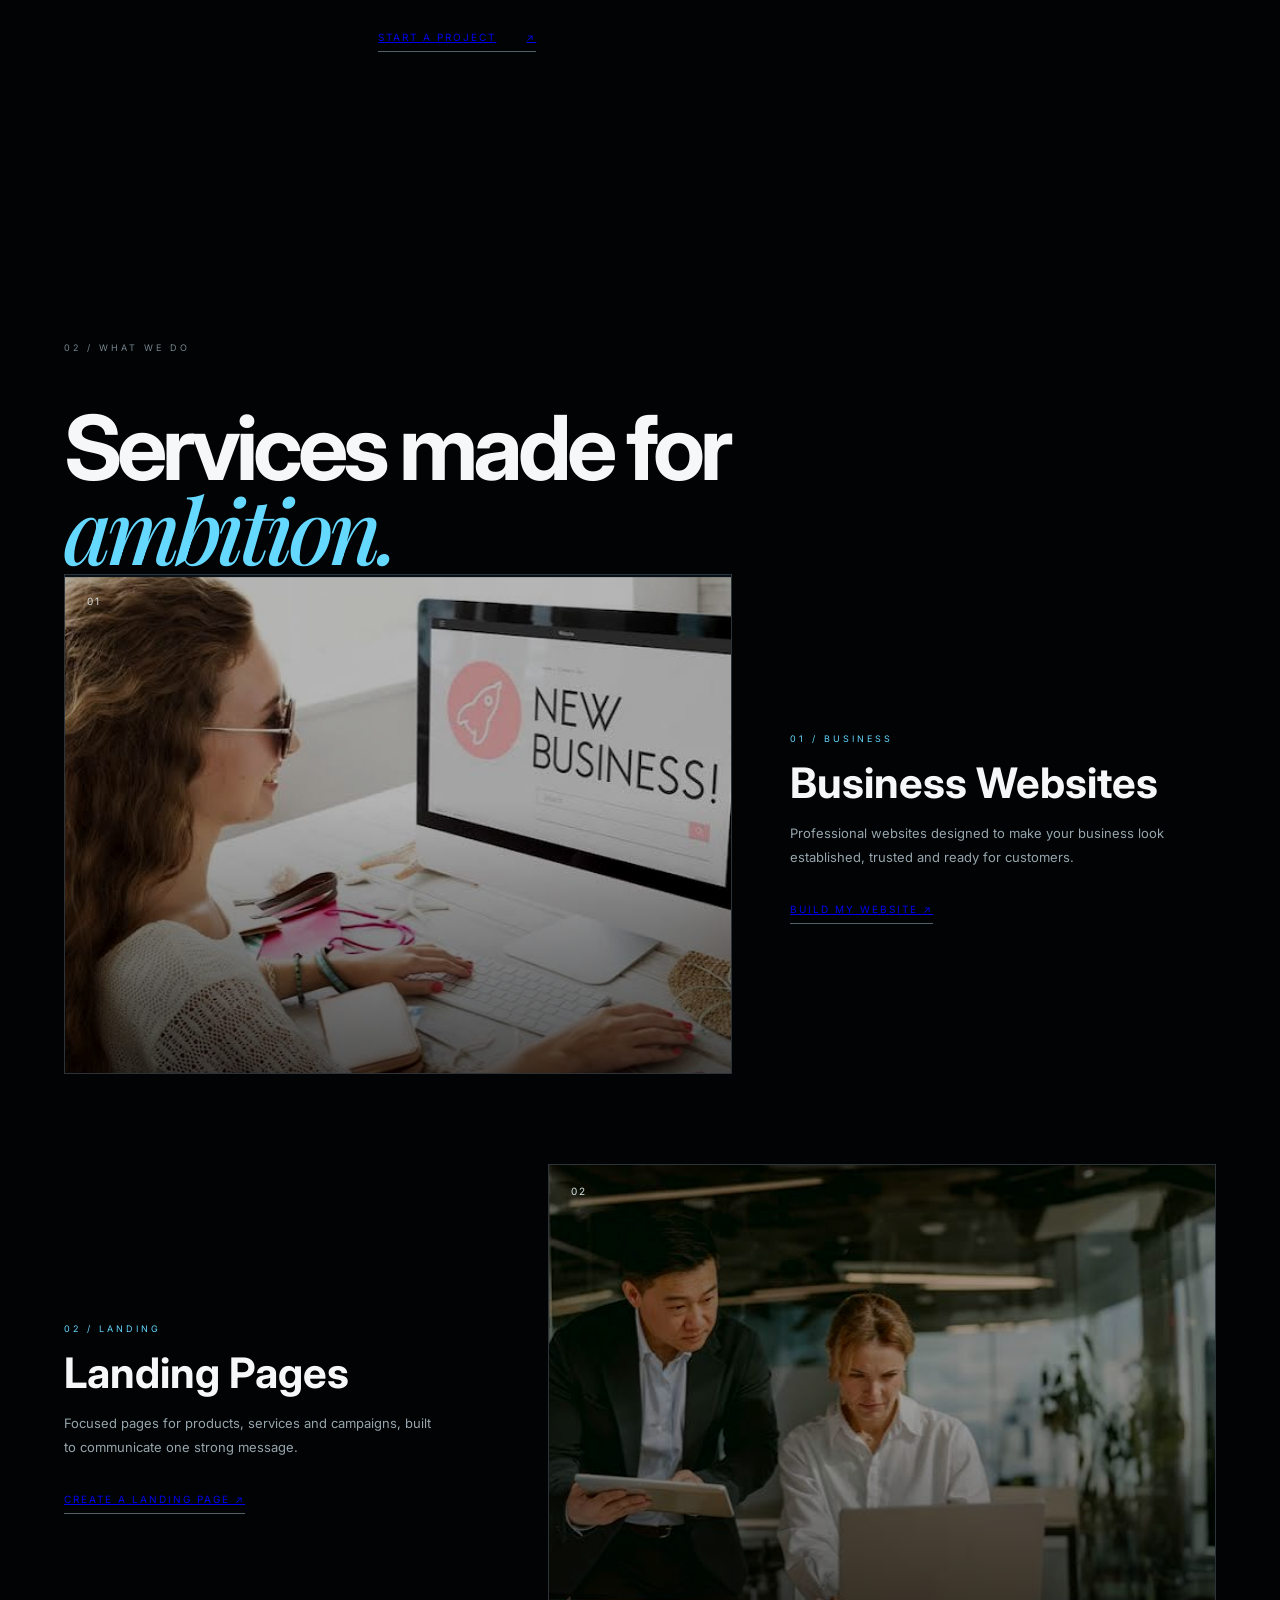
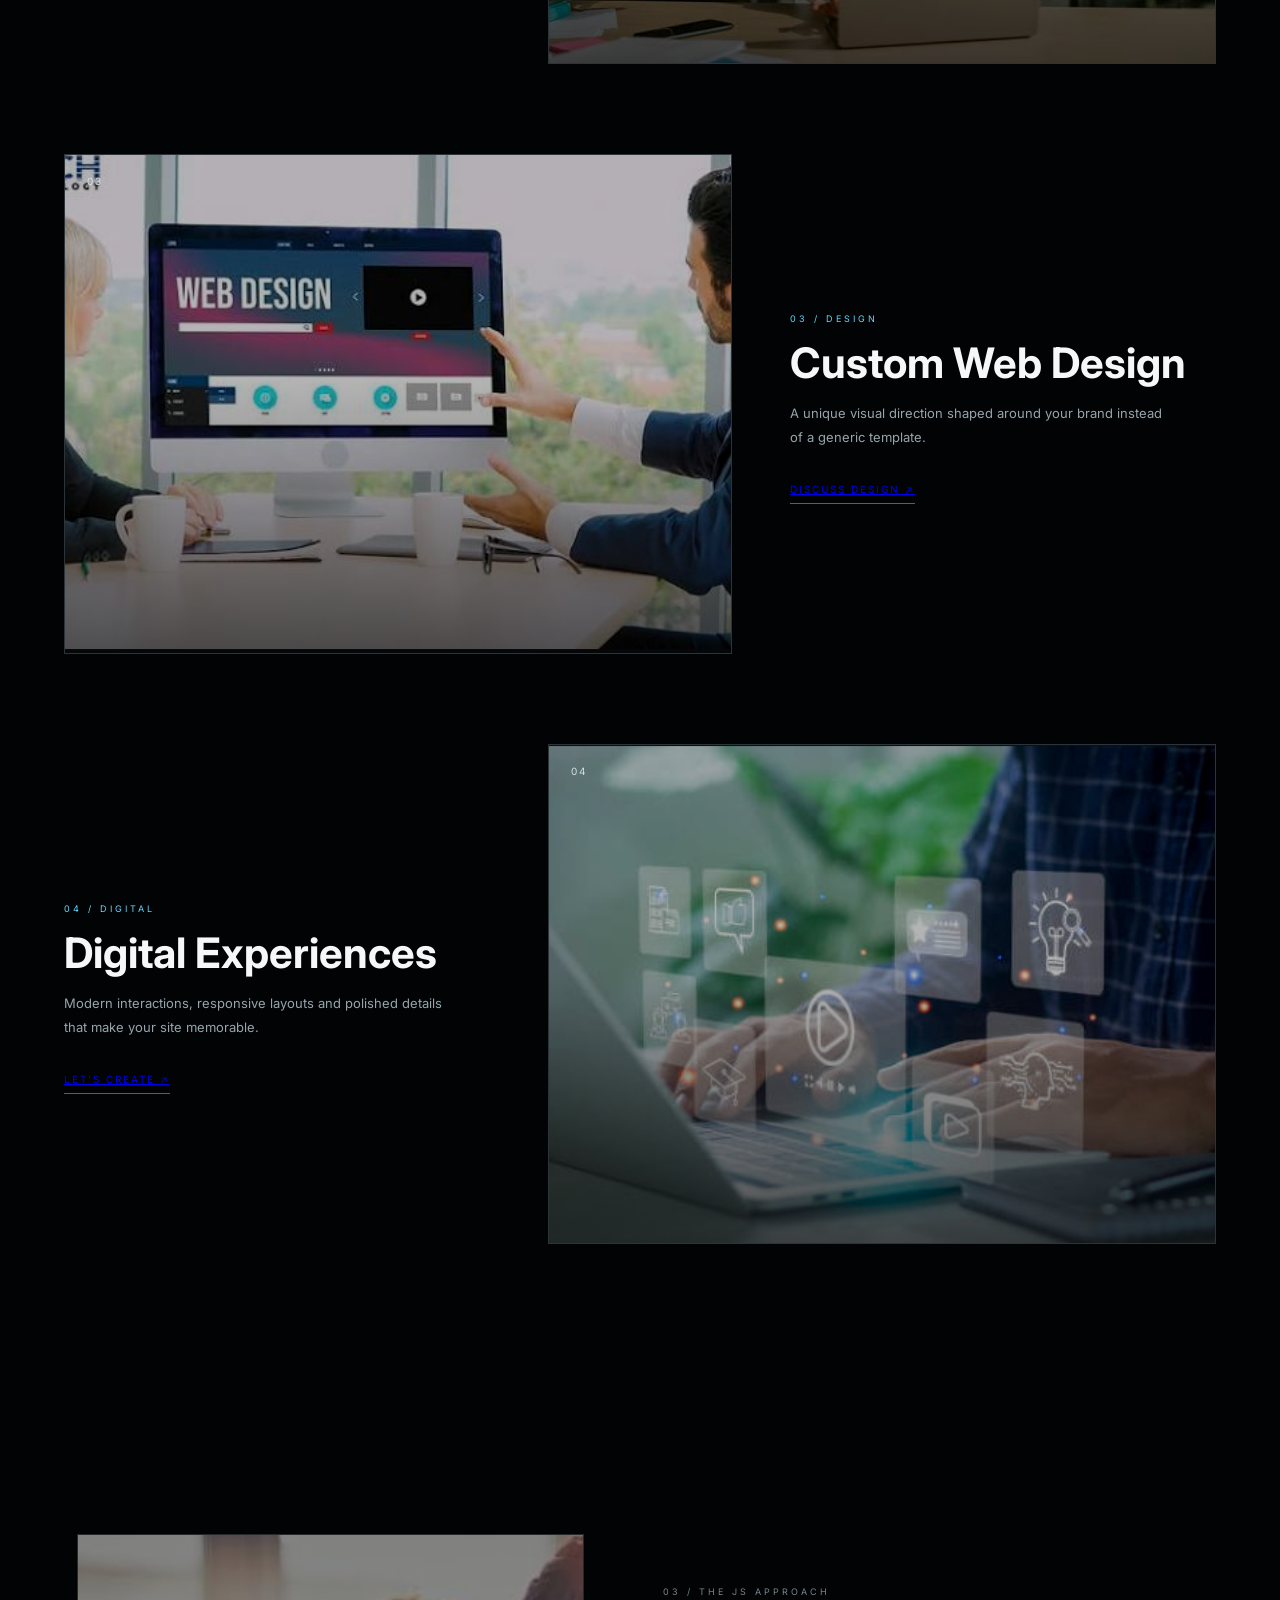
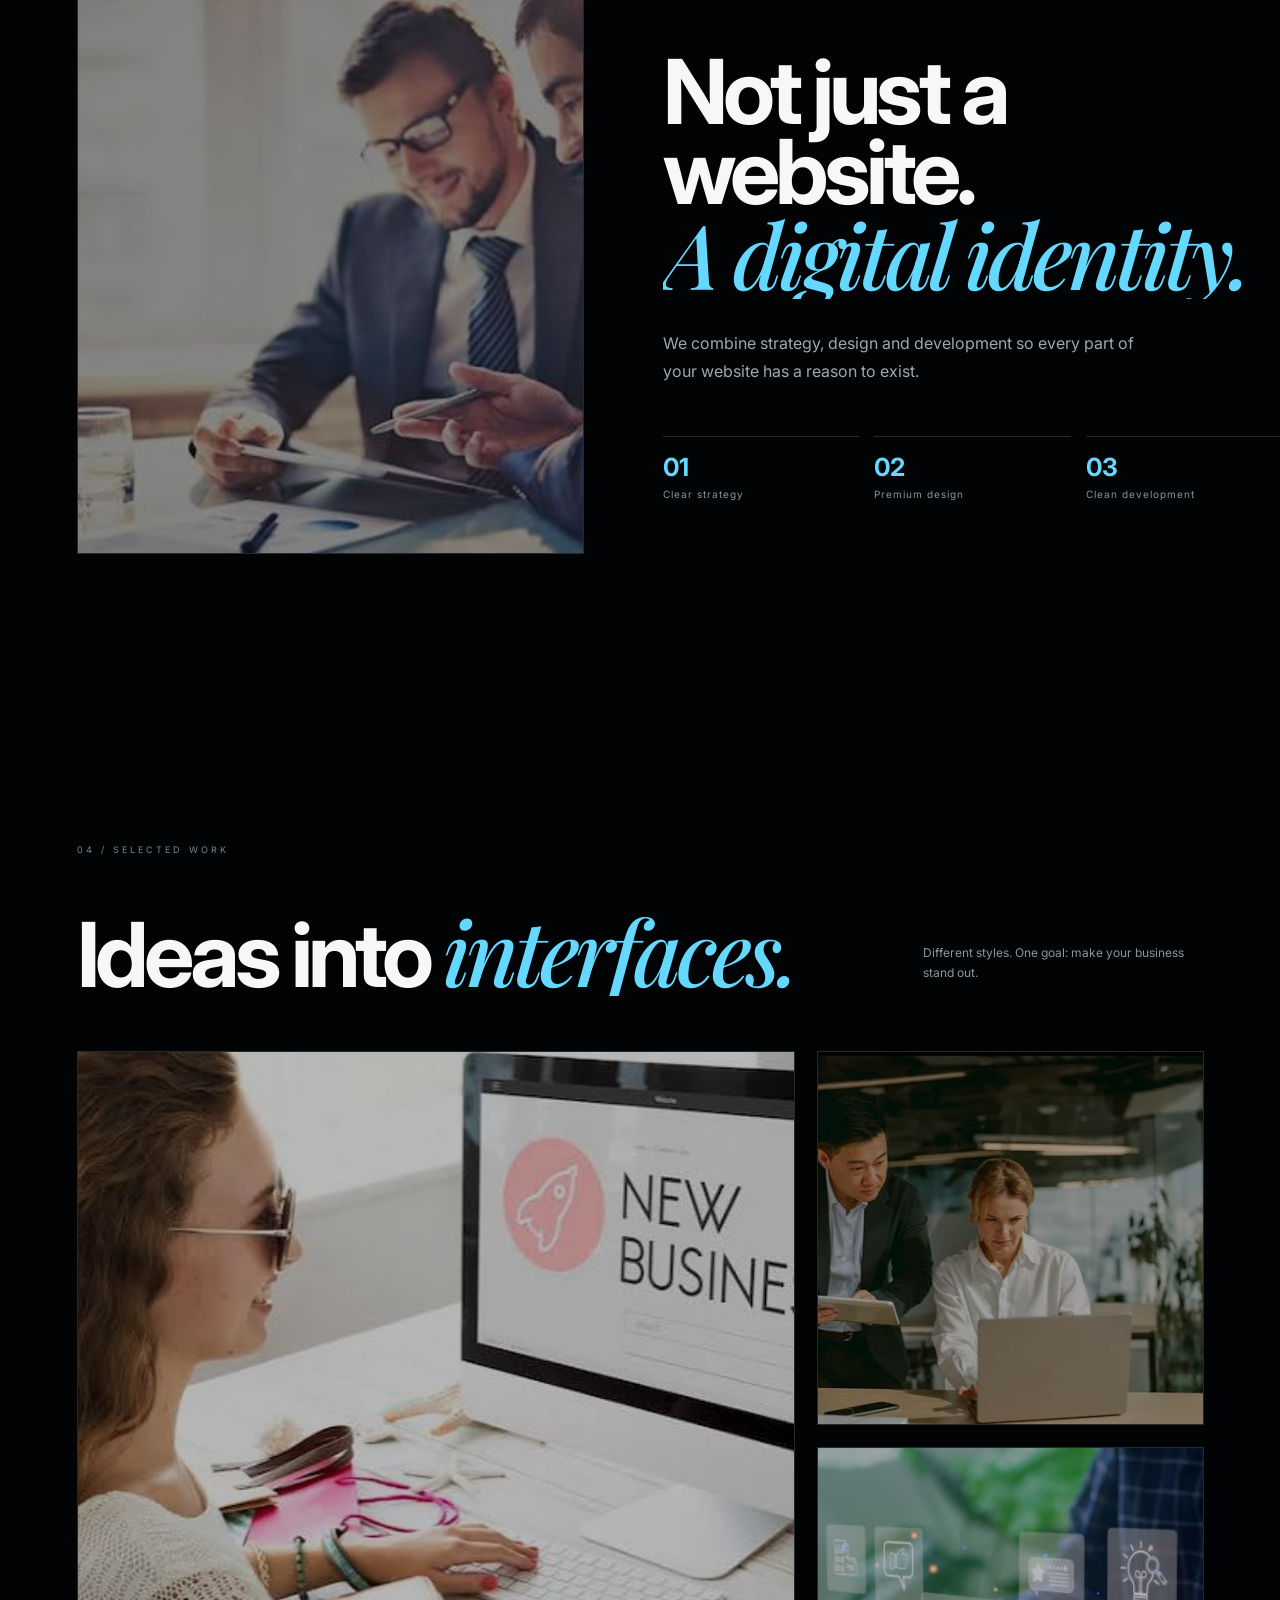
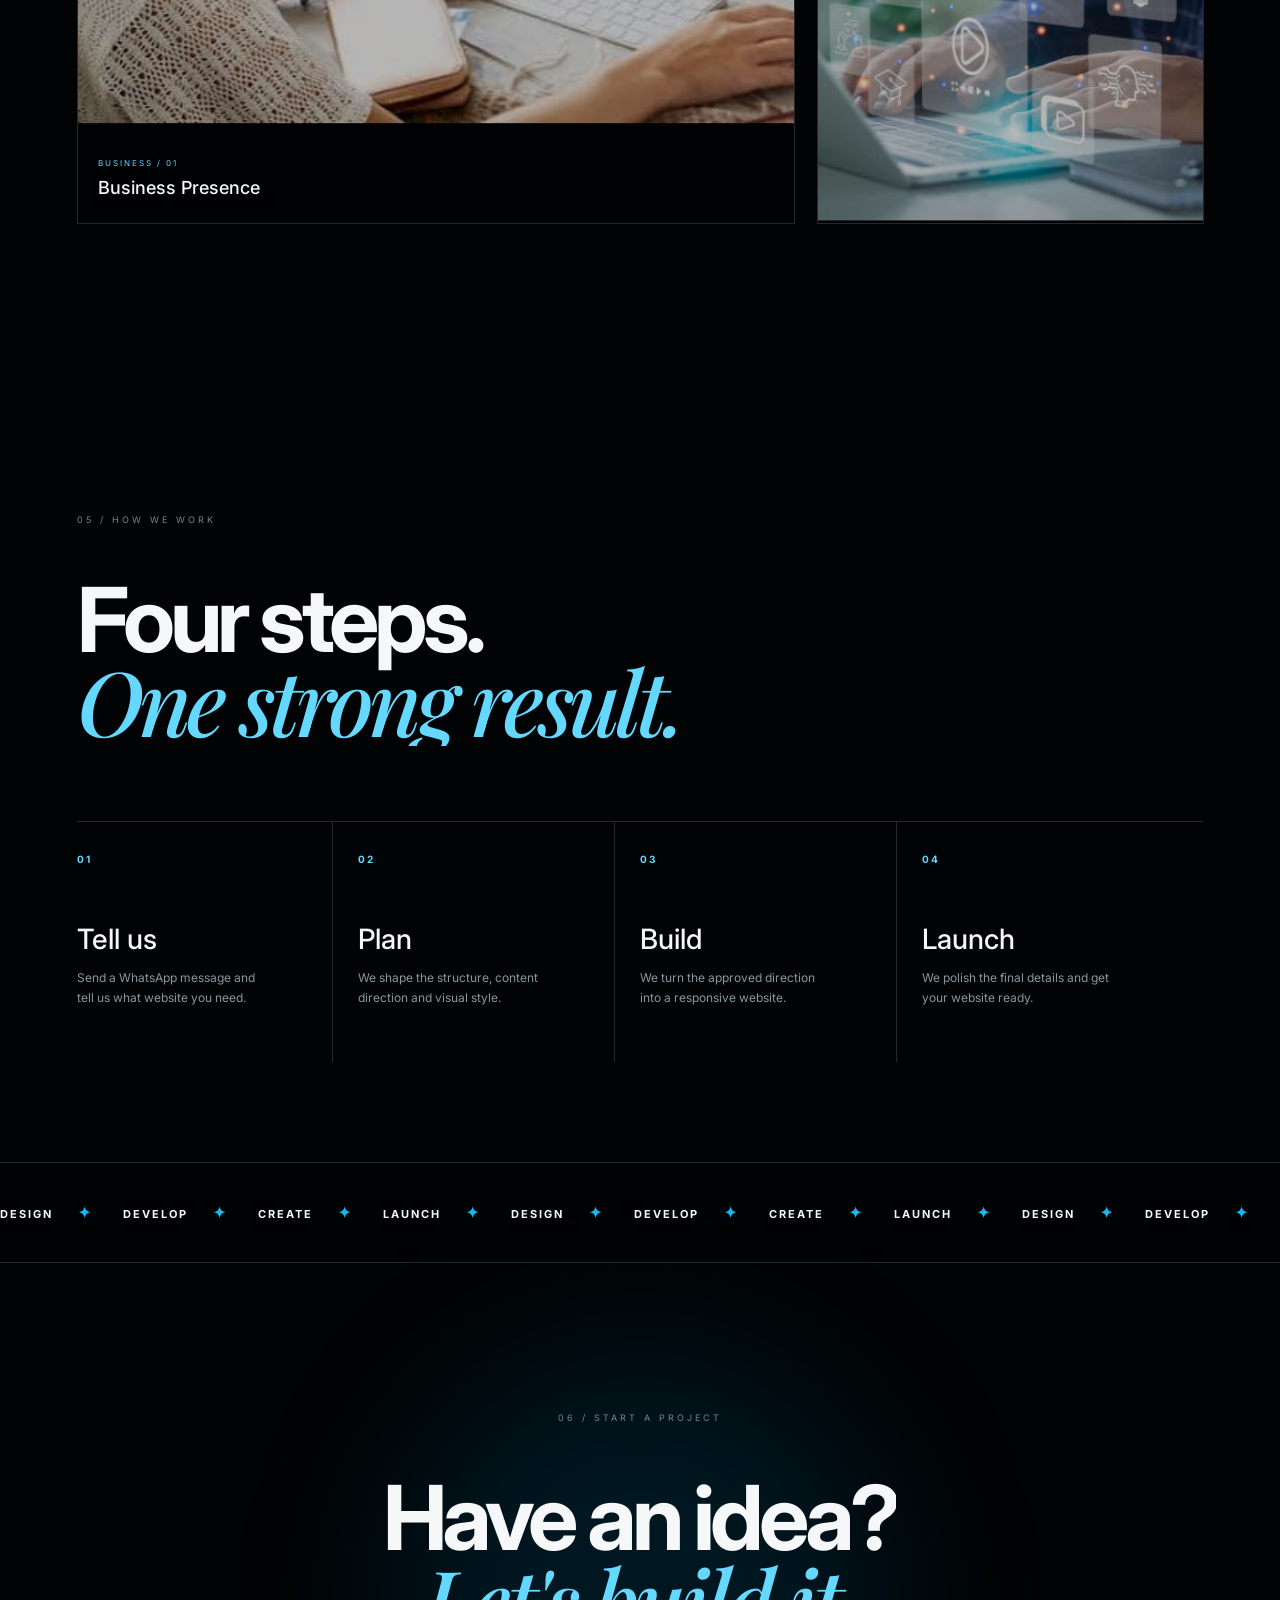
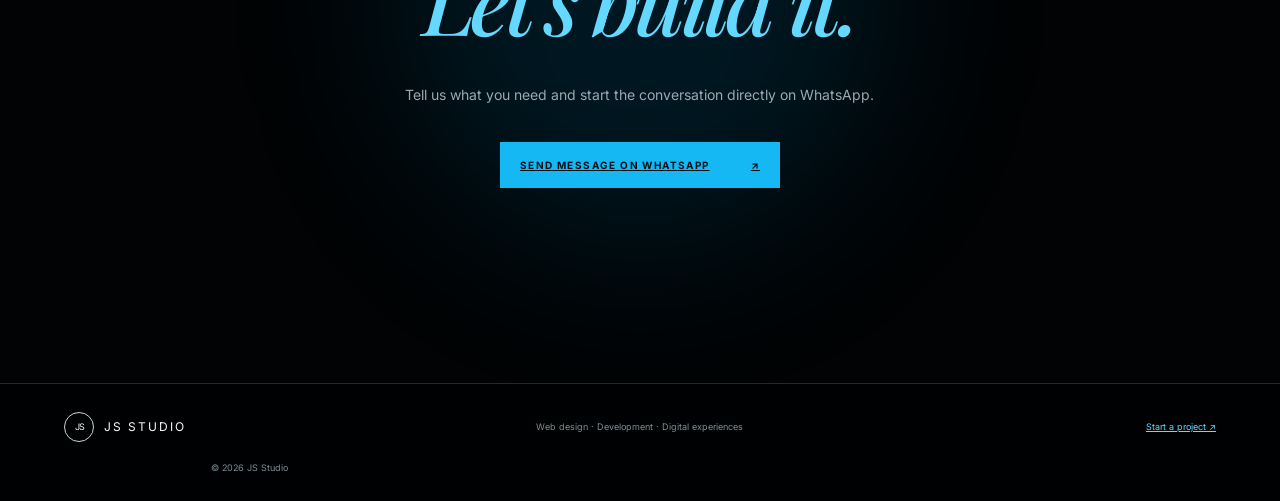
==== commit 8382ea47: "Enhance marquee with additional content Added additional marquee content for enhanced visibility." ====
--- a/index.html
+++ b/index.html
@@ -28,24 +28,26 @@
   <div class="hero-content reveal"><div class="eyebrow"><span></span> DIGITAL WEB STUDIO</div><h1>We build<br><em>bold</em> websites.</h1><p>JS Studio creates modern digital experiences for businesses that want to look different, feel premium and grow online.</p><div class="hero-buttons"><a class="btn blue" href="#services">Explore Studio <span>↓</span></a><a class="btn line" data-whatsapp href="#">Send Message <span>↗</span></a></div></div>
   <div class="hero-meta"><span>JS / 01</span><span class="scroll">SCROLL <i></i></span><span>2026</span></div>
 </section>
-<!-- FIRST: CONTINUOUS MARQUEE -->
 <div class="marquee">
   <div class="marquee-track">
-
     <div class="marquee-content">
       <span>WEB DESIGN</span><b>✦</b>
       <span>BUSINESS WEBSITES</span><b>✦</b>
       <span>LANDING PAGES</span><b>✦</b>
       <span>DIGITAL EXPERIENCES</span><b>✦</b>
     </div>
-
     <div class="marquee-content" aria-hidden="true">
       <span>WEB DESIGN</span><b>✦</b>
       <span>BUSINESS WEBSITES</span><b>✦</b>
       <span>LANDING PAGES</span><b>✦</b>
       <span>DIGITAL EXPERIENCES</span><b>✦</b>
     </div>
-
+    <div class="marquee-content" aria-hidden="true">
+      <span>WEB DESIGN</span><b>✦</b>
+      <span>BUSINESS WEBSITES</span><b>✦</b>
+      <span>LANDING PAGES</span><b>✦</b>
+      <span>DIGITAL EXPERIENCES</span><b>✦</b>
+    </div>
   </div>
 </div>
 <section class="intro section snap"><div class="section-tag">01 / ABOUT JS STUDIO</div><div class="intro-grid"><div class="small-label">WE MAKE<br>BUSINESSES<br>LOOK BETTER.</div><div><h2>Your website is your <em>first impression.</em></h2><p>We turn ideas into clean, high-impact websites that communicate your value in seconds. From a new business to an established brand, we build the digital presence you deserve.</p><a class="text-btn" data-whatsapp href="#">Start a project <span>↗</span></a></div></div></section>
@@ -59,26 +61,26 @@
 <section class="statement section snap"><div class="statement-image"><img src="strategy.jpg" alt="Strategy meeting"></div><div class="statement-copy"><div class="section-tag">03 / THE JS APPROACH</div><h2>Not just a website.<br><em>A digital identity.</em></h2><p>We combine strategy, design and development so every part of your website has a reason to exist.</p><div class="stats"><div><strong>01</strong><span>Clear strategy</span></div><div><strong>02</strong><span>Premium design</span></div><div><strong>03</strong><span>Clean development</span></div></div></div></section>
 <section class="work section snap" id="work"><div class="section-tag">04 / SELECTED WORK</div><div class="work-head"><h2>Ideas into <em>interfaces.</em></h2><p>Different styles. One goal: make your business stand out.</p></div><div class="work-grid"><div class="work-item tall"><img src="business.jpg" alt="Business website"><div><small>BUSINESS / 01</small><h3>Business Presence</h3></div></div><div class="work-item"><img src="landing.jpg" alt="Landing page"><div><small>LANDING / 02</small><h3>Product Launch</h3></div></div><div class="work-item"><img src="digital.jpg" alt="Digital experience"><div><small>DIGITAL / 03</small><h3>Digital Experience</h3></div></div></div></section>
 <section class="process section snap" id="process"><div class="section-tag">05 / HOW WE WORK</div><h2 class="section-title">Four steps.<br><em>One strong result.</em></h2><div class="steps"><article><b>01</b><h3>Tell us</h3><p>Send a WhatsApp message and tell us what website you need.</p></article><article><b>02</b><h3>Plan</h3><p>We shape the structure, content direction and visual style.</p></article><article><b>03</b><h3>Build</h3><p>We turn the approved direction into a responsive website.</p></article><article><b>04</b><h3>Launch</h3><p>We polish the final details and get your website ready.</p></article></div></section>
-<!-- SECOND: PROCESS TO CONTACT MARQUEE -->
-<div class="marquee marquee-secondary">
+<div class="marquee">
   <div class="marquee-track">
-
     <div class="marquee-content">
       <span>DESIGN</span><b>✦</b>
       <span>DEVELOP</span><b>✦</b>
       <span>CREATE</span><b>✦</b>
       <span>LAUNCH</span><b>✦</b>
-      <span>DIGITAL EXPERIENCES</span><b>✦</b>
     </div>
-
     <div class="marquee-content" aria-hidden="true">
       <span>DESIGN</span><b>✦</b>
       <span>DEVELOP</span><b>✦</b>
       <span>CREATE</span><b>✦</b>
       <span>LAUNCH</span><b>✦</b>
-      <span>DIGITAL EXPERIENCES</span><b>✦</b>
     </div>
-
+    <div class="marquee-content" aria-hidden="true">
+      <span>DESIGN</span><b>✦</b>
+      <span>DEVELOP</span><b>✦</b>
+      <span>CREATE</span><b>✦</b>
+      <span>LAUNCH</span><b>✦</b>
+    </div>
   </div>
 </div>
  <section class="contact section snap" id="contact"><div class="contact-glow"></div><div class="section-tag">06 / START A PROJECT</div><h2>Have an idea?<br><em>Let's build it.</em></h2><p>Tell us what you need and start the conversation directly on WhatsApp.</p><a class="btn blue huge" data-whatsapp href="#">Send Message on WhatsApp <span>↗</span></a></section>
--- a/style.css
+++ b/style.css
@@ -740,3 +740,86 @@
     animation-duration: 16s;
   }
 }
+
+/* =====================================
+   JS STUDIO - SEAMLESS INFINITE MARQUEE
+===================================== */
+
+.marquee {
+  width: 100%;
+  overflow: hidden;
+  position: relative;
+  white-space: nowrap;
+  border-top: 1px solid rgba(255,255,255,.15);
+  border-bottom: 1px solid rgba(255,255,255,.15);
+  background: rgba(0,0,0,.35);
+}
+
+.marquee-track {
+  display: flex;
+  width: max-content;
+  animation: jsStudioMarquee 24s linear infinite !important;
+  will-change: transform;
+}
+
+.marquee-content {
+  flex: 0 0 auto;
+  min-width: 100vw;
+  display: flex;
+  justify-content: space-around;
+  align-items: center;
+  gap: 35px;
+  padding: 25px 35px;
+  white-space: nowrap;
+  font-size: 11px;
+  font-weight: 700;
+  letter-spacing: 2px;
+}
+
+.marquee-content b {
+  color: #16b8f4;
+  font-size: 15px;
+  flex-shrink: 0;
+}
+
+@keyframes jsStudioMarquee {
+  from {
+    transform: translateX(0);
+  }
+  to {
+    transform: translateX(-50%);
+  }
+}
+
+/* SECOND STRIP SPACING */
+.marquee-secondary {
+  margin: 0 auto;
+}
+
+.marquee-secondary .marquee-content {
+  padding-top: 28px;
+  padding-bottom: 28px;
+}
+
+/* Keep the animation running */
+.marquee:hover .marquee-track {
+  animation-play-state: running !important;
+}
+
+/* MODERATELY MORE BACKGROUND DOTS */
+#waterParticles {
+  opacity: .45 !important;
+}
+
+/* MOBILE */
+@media (max-width: 768px) {
+  .marquee-track {
+    animation-duration: 18s !important;
+  }
+
+  .marquee-content {
+    gap: 24px;
+    padding: 22px 24px;
+    font-size: 10px;
+  }
+}
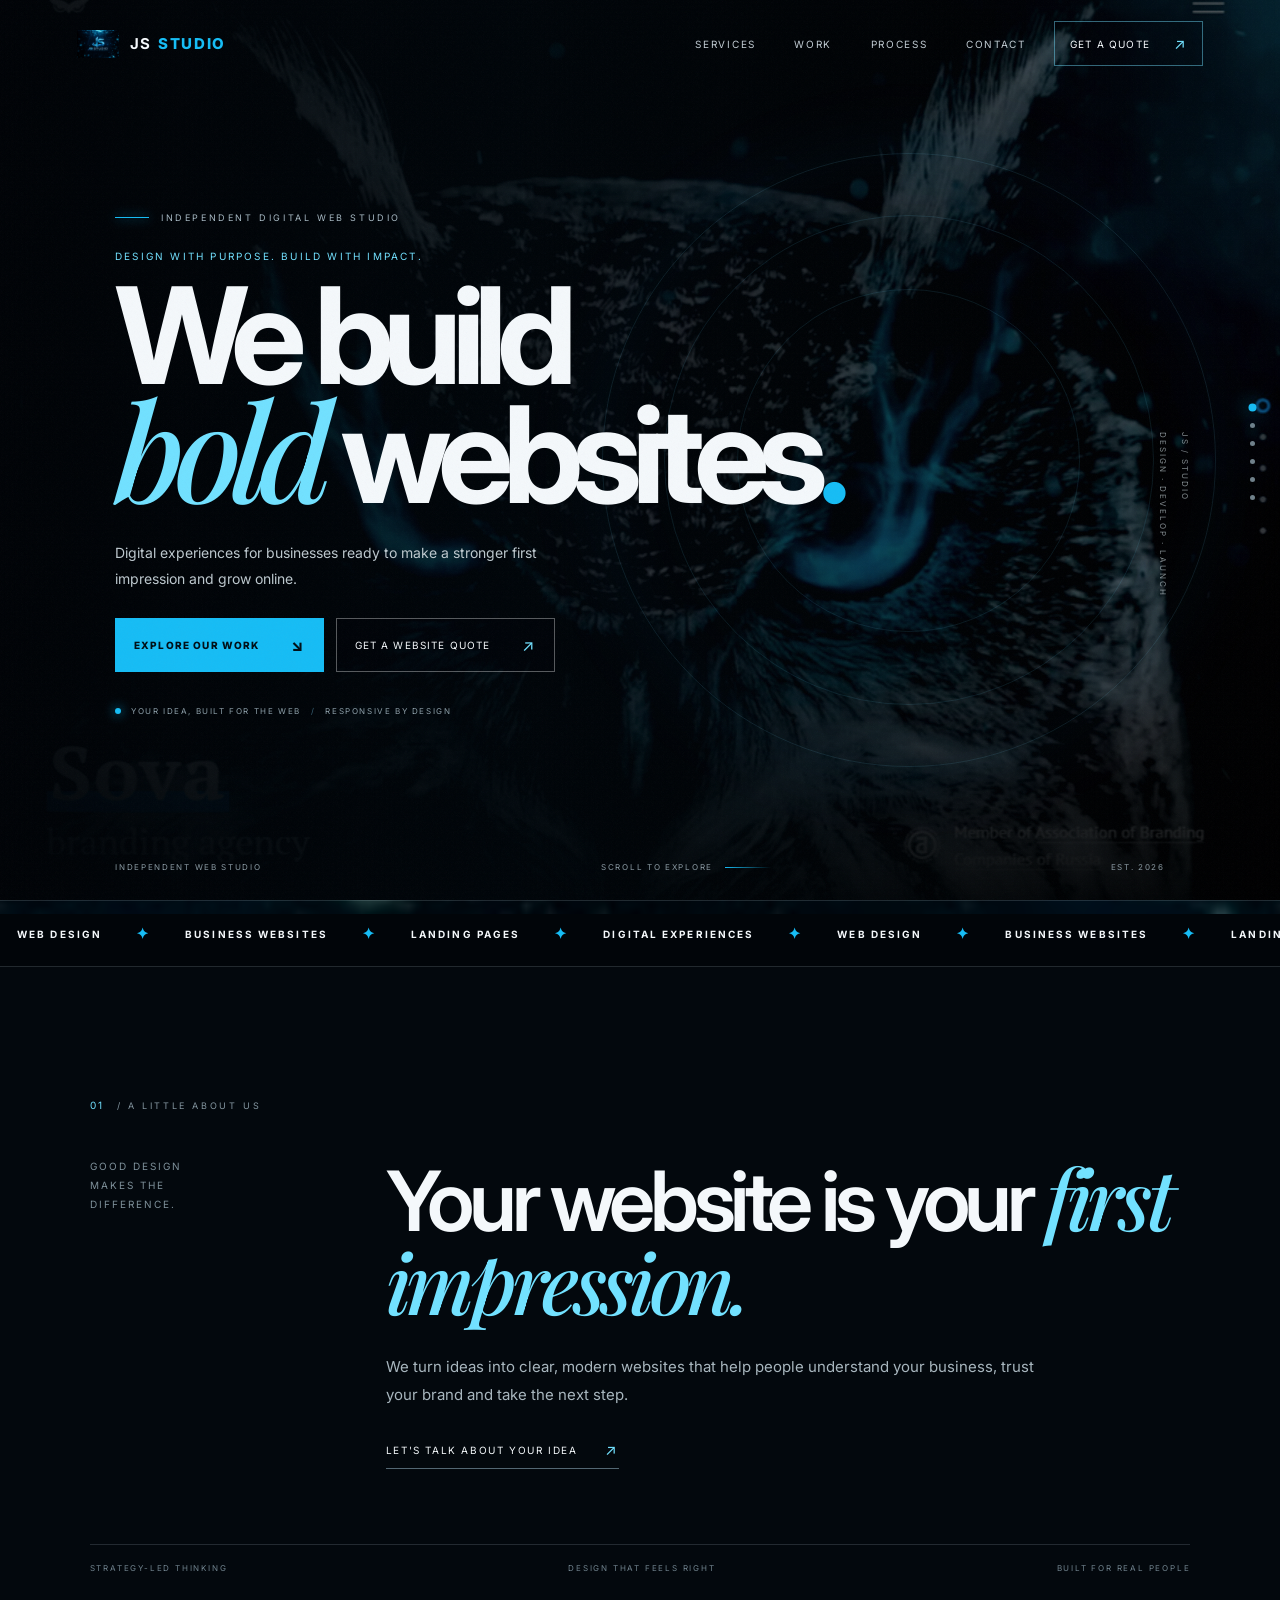
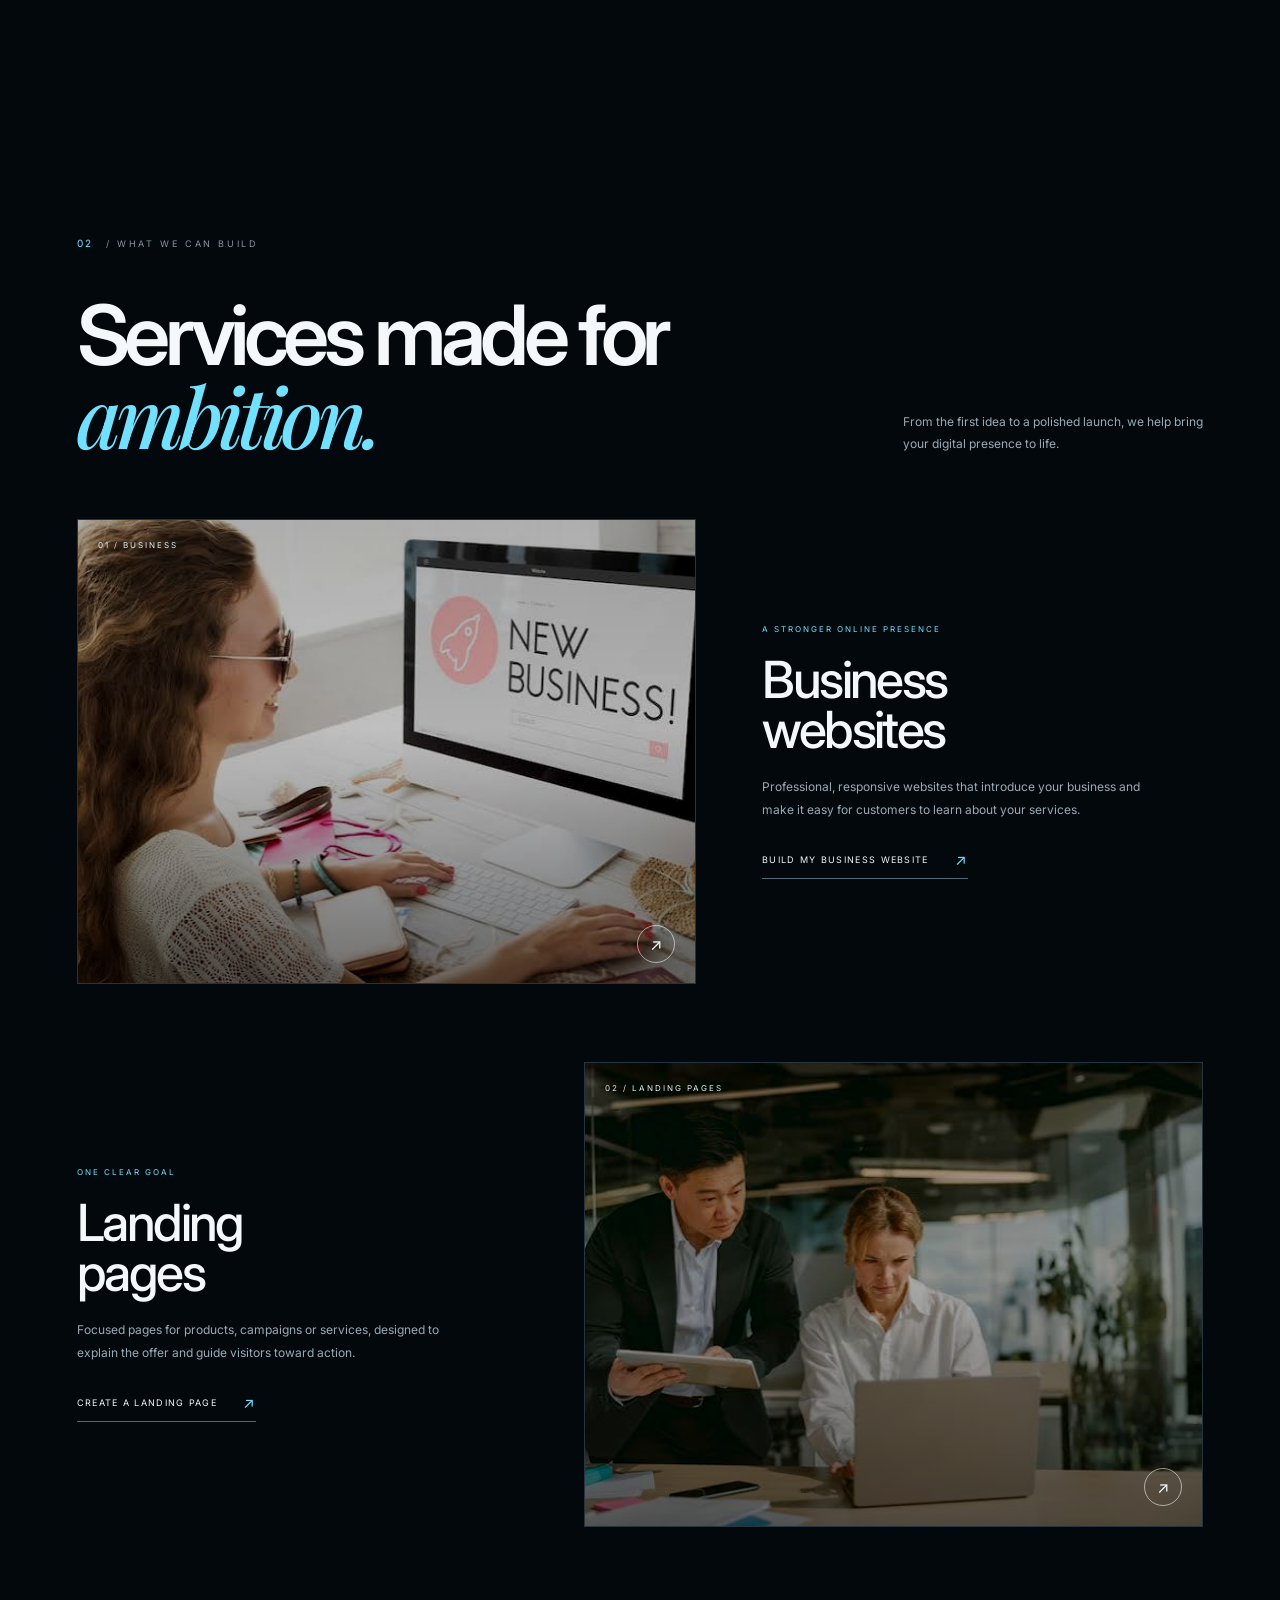
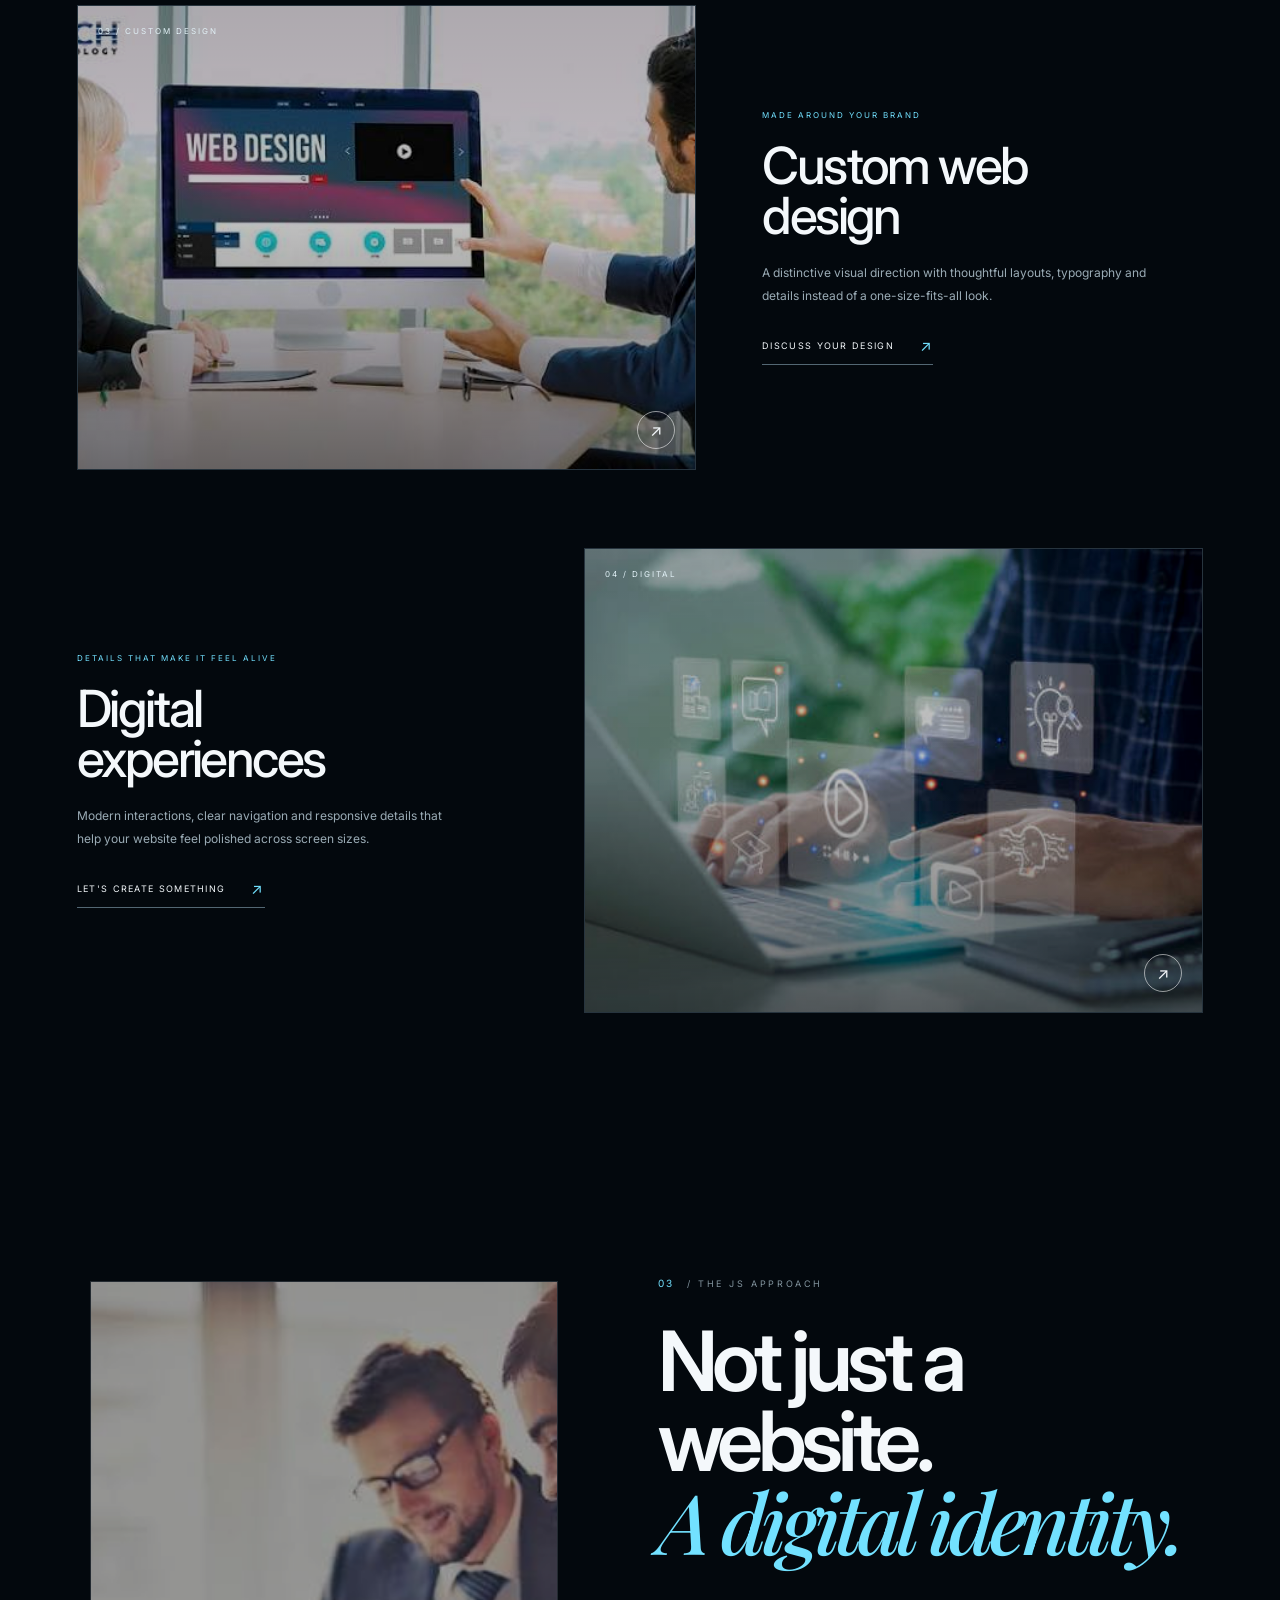
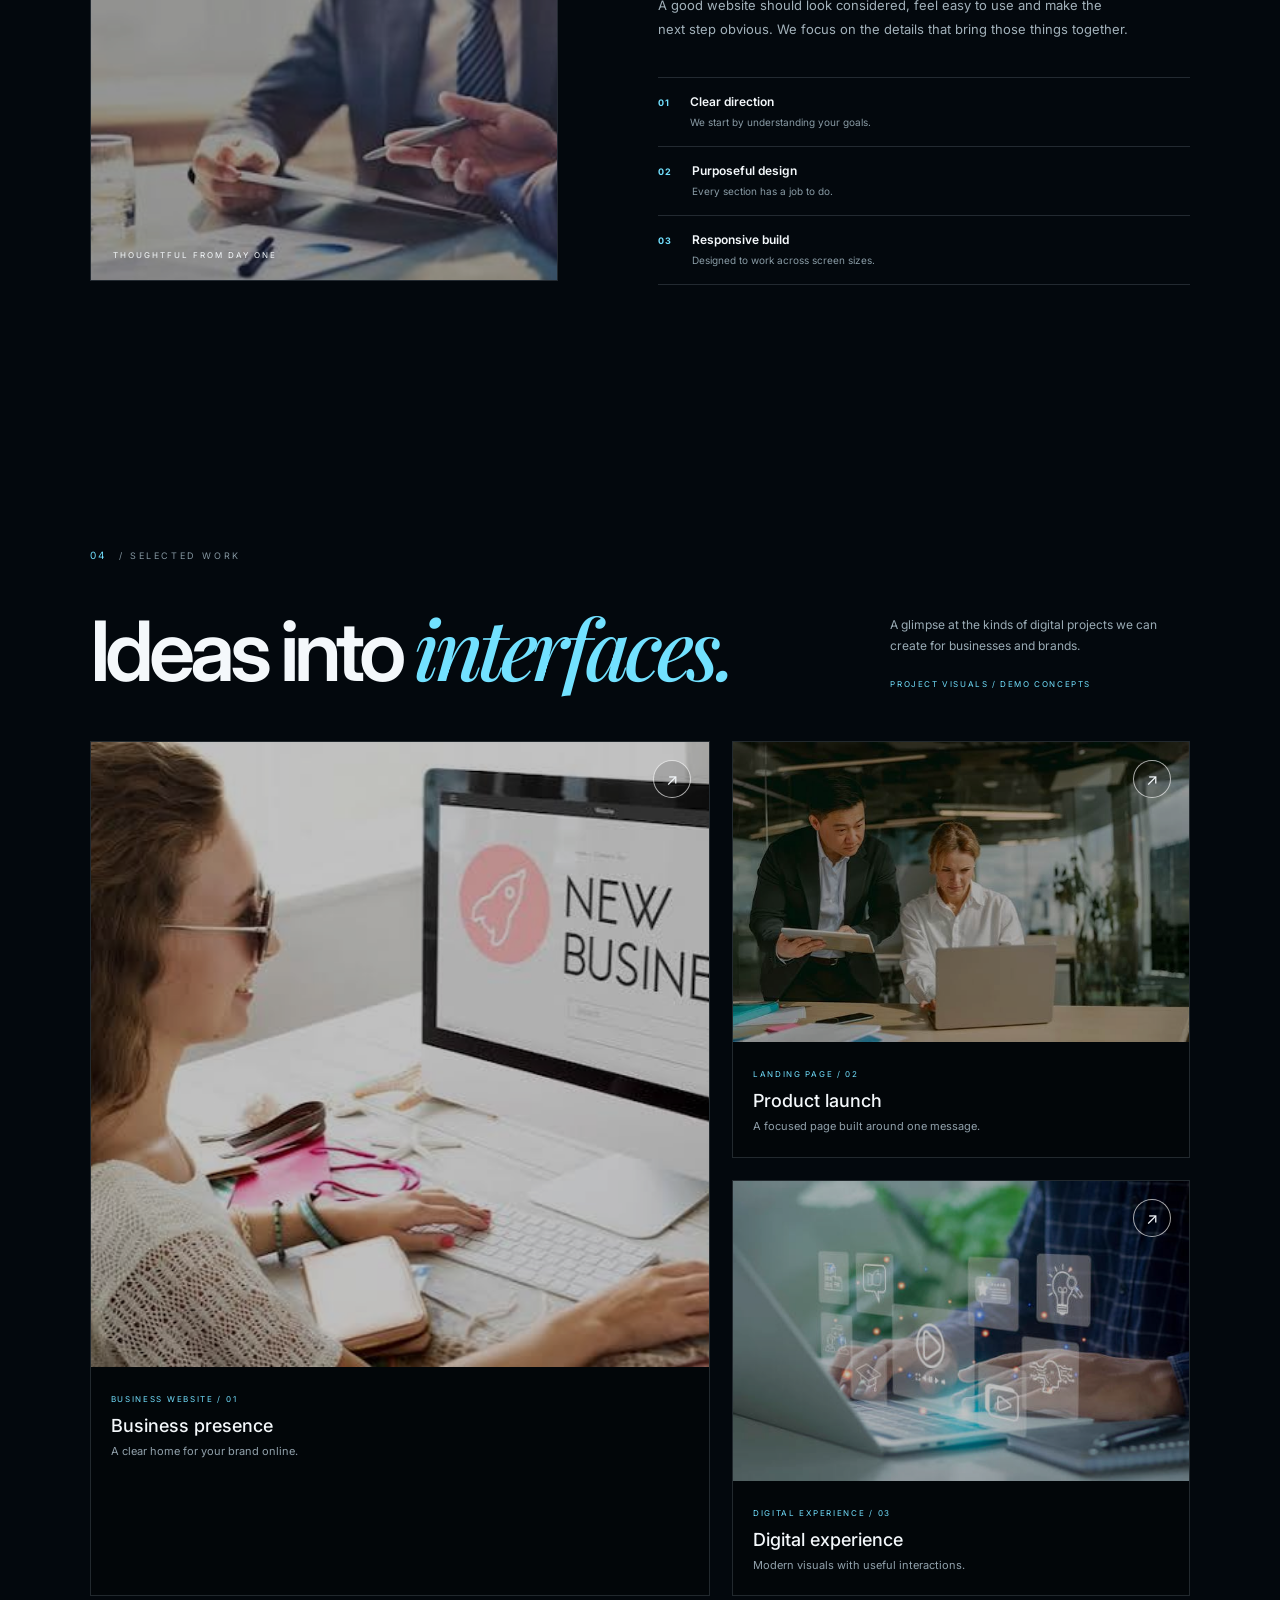
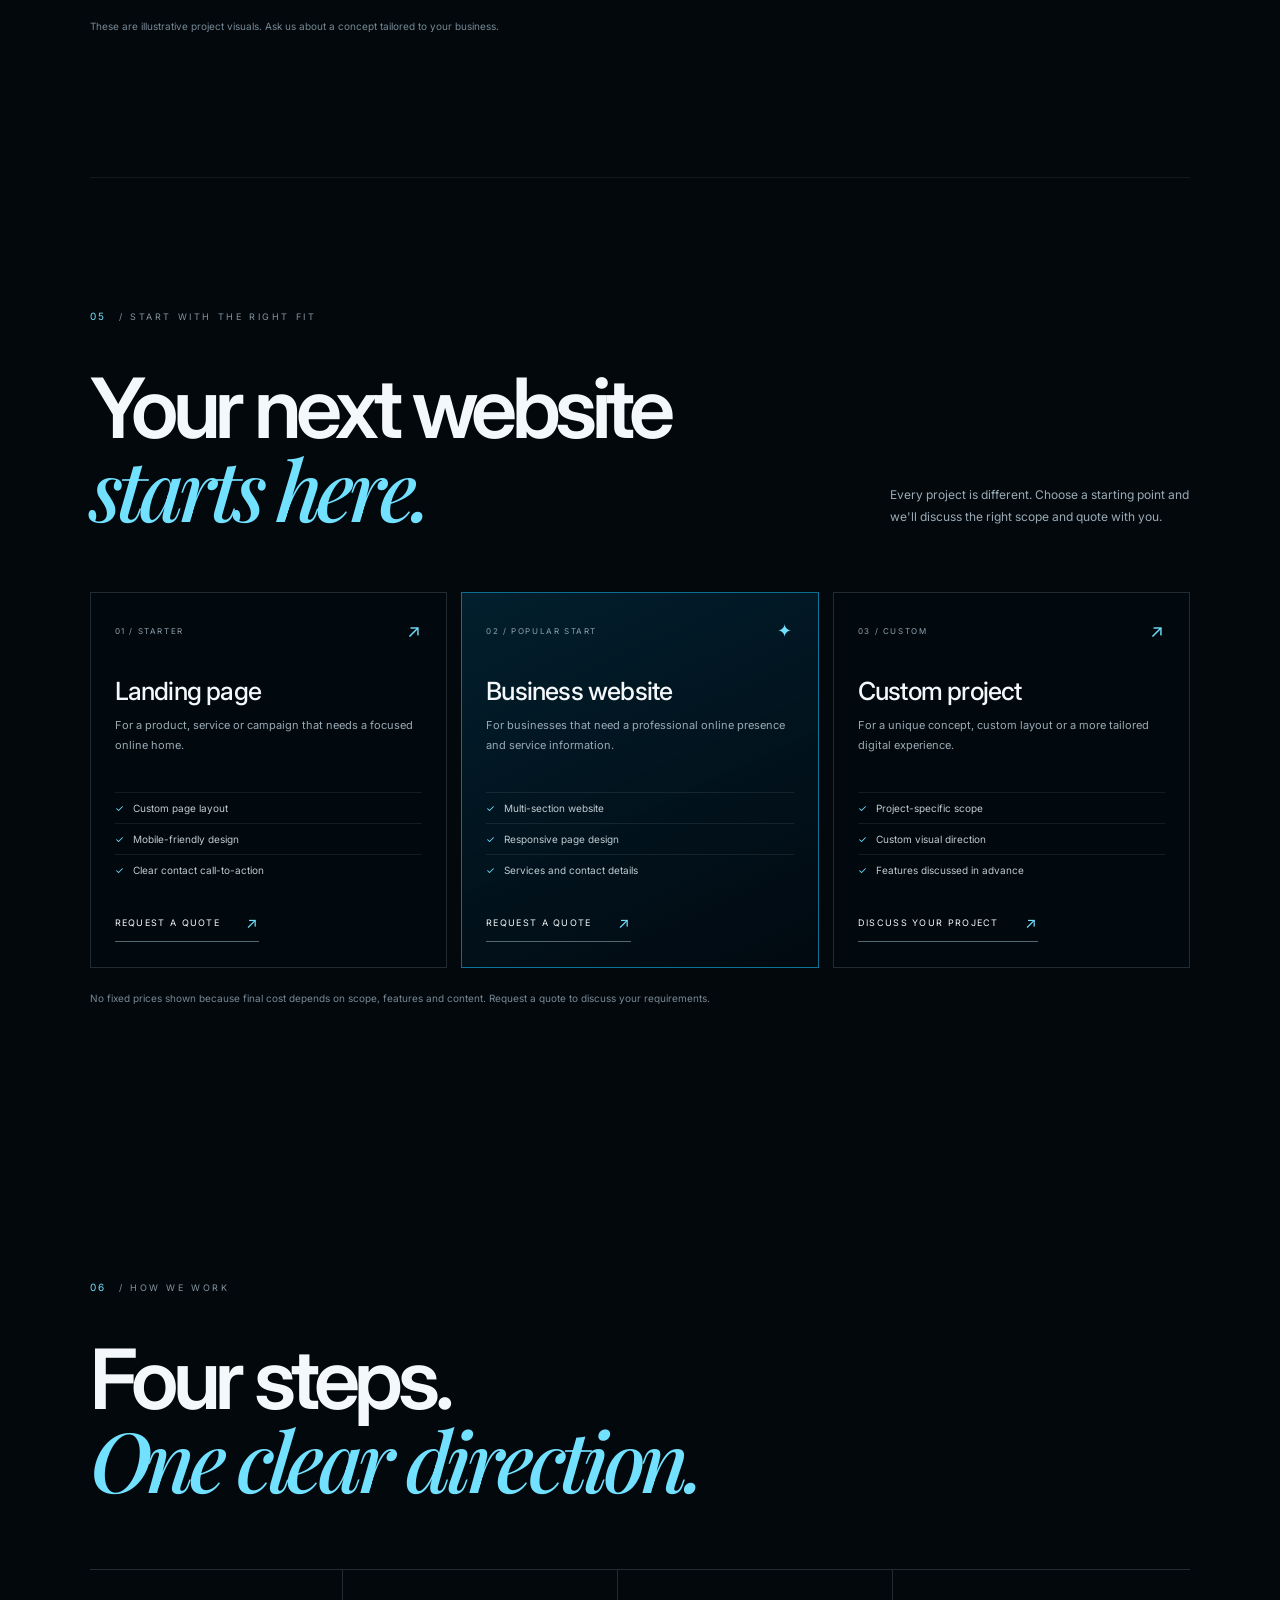
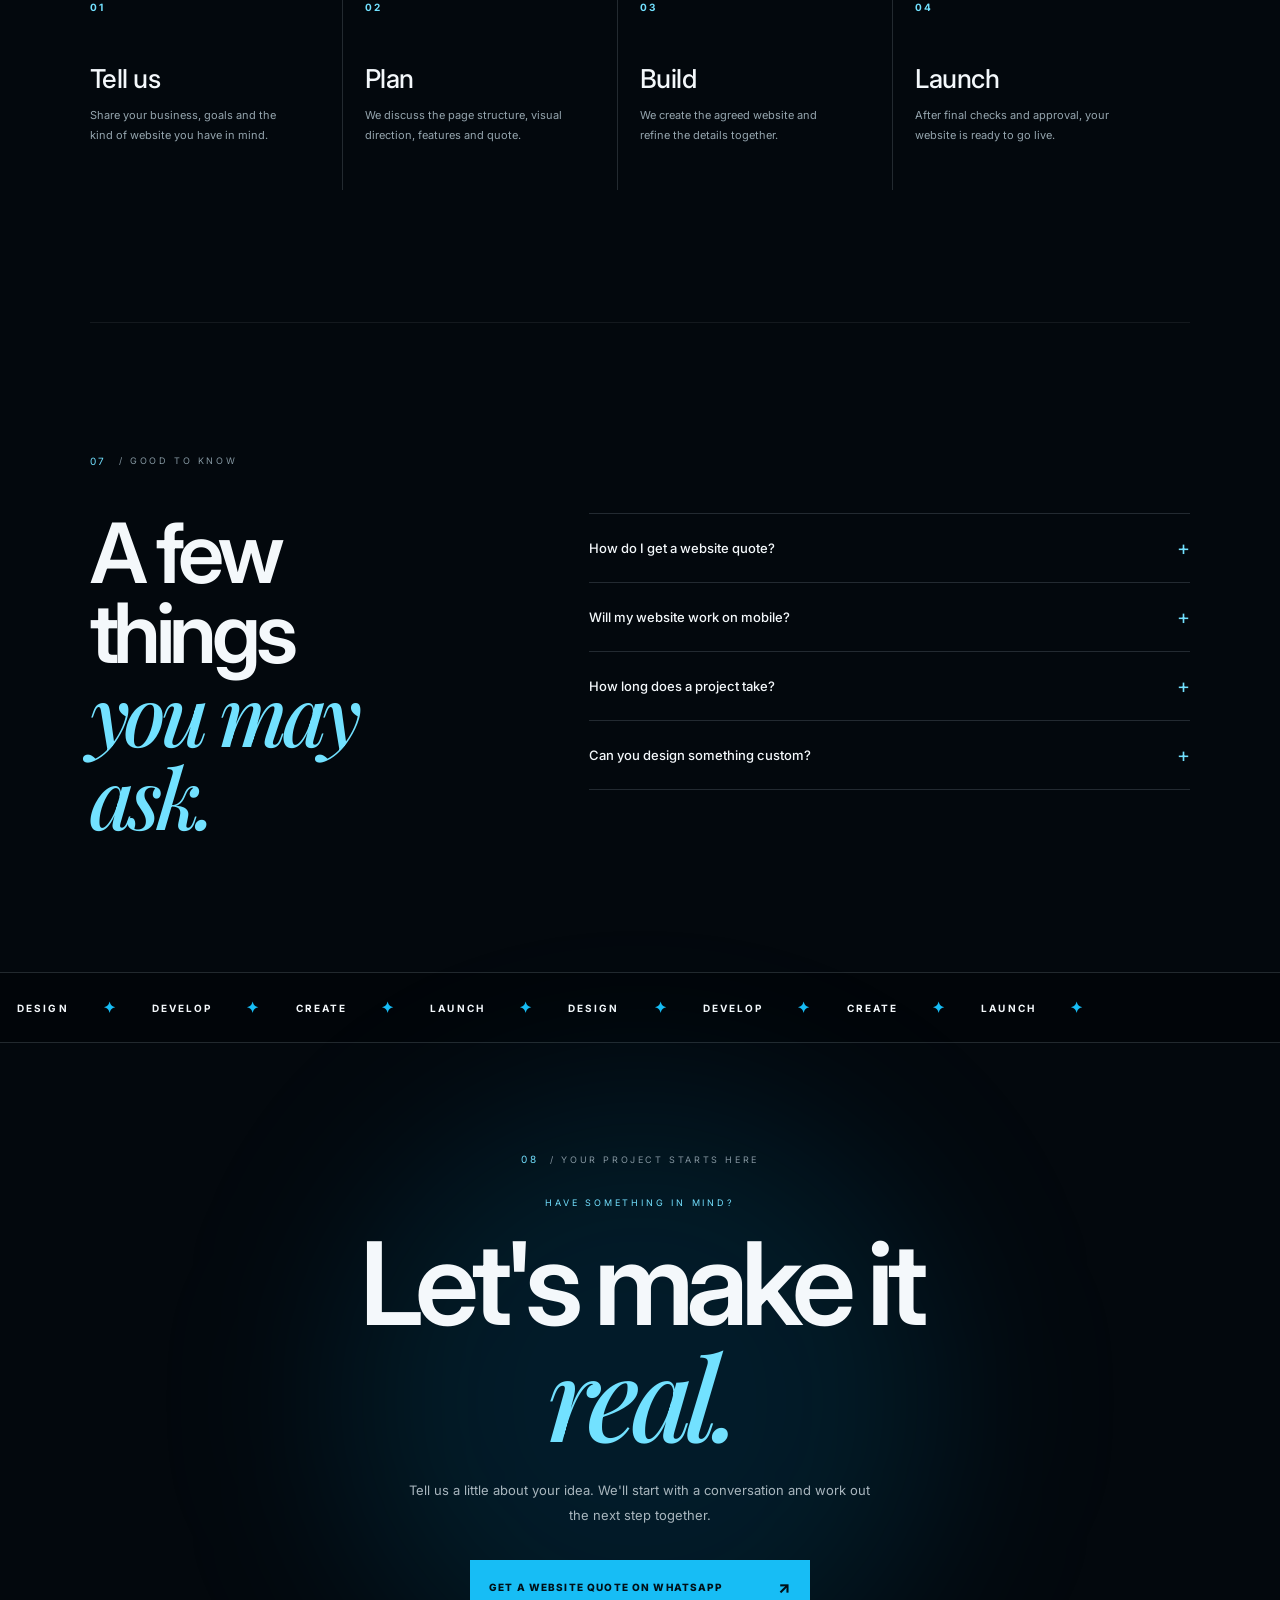
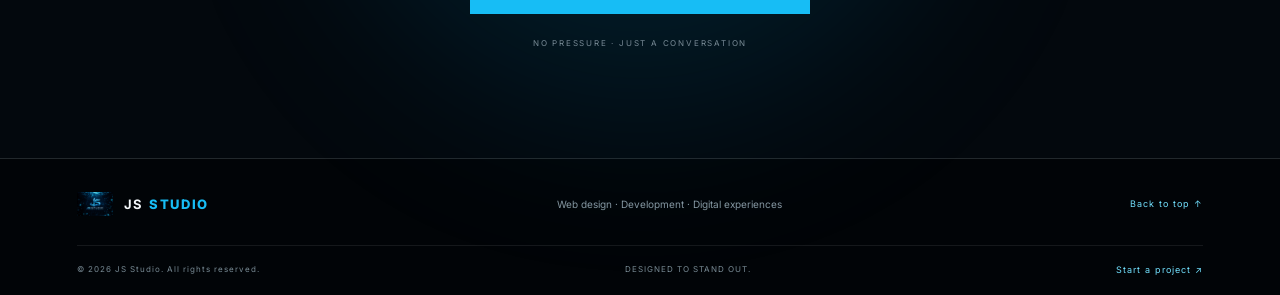
==== commit 997c2d8b: "Add files via upload" ====
--- a/index.html
+++ b/index.html
@@ -1,90 +1,124 @@
 <!DOCTYPE html>
 <html lang="en">
 <head>
-<meta charset="UTF-8">
-<meta name="viewport" content="width=device-width, initial-scale=1.0">
-<title>JS Studio — Digital Web Studio</title>
-<link rel="icon" type="image/png" href="logo.png">
-<meta name="description" content="JS Studio creates bold, modern websites for businesses, brands and creators.">
-<link rel="preconnect" href="https://fonts.googleapis.com">
-<link rel="preconnect" href="https://fonts.gstatic.com" crossorigin>
-<link href="https://fonts.googleapis.com/css2?family=Inter:wght@400;500;600;700;800&family=Playfair+Display:ital,wght@0,500;1,500&display=swap" rel="stylesheet">
-<link rel="stylesheet" href="style.css">
+  <meta charset="UTF-8">
+  <meta name="viewport" content="width=device-width, initial-scale=1.0">
+  <meta name="theme-color" content="#030b13">
+  <meta name="description" content="JS Studio designs bold, responsive websites for businesses, brands and creators. Tell us about your project and get a website quote on WhatsApp.">
+  <title>JS Studio — Websites Built to Stand Out</title>
+  <link rel="icon" type="image/png" href="logo.png">
+  <link rel="preconnect" href="https://fonts.googleapis.com">
+  <link rel="preconnect" href="https://fonts.gstatic.com" crossorigin>
+  <link href="https://fonts.googleapis.com/css2?family=DM+Sans:wght@400;500;600;700&family=Inter:wght@400;500;600;700;800&family=Playfair+Display:ital,wght@0,500;0,600;1,500;1,600&display=swap" rel="stylesheet">
+  <link rel="stylesheet" href="style.css">
 </head>
 <body>
-<div class="page-bg"></div><div class="page-shade"></div><canvas id="waterParticles"></canvas><canvas id="mouseTrail"></canvas><div class="grain"></div>
-<header class="header">
- <a class="logo" href="#home" aria-label="JS Studio">
-  <img src="logo.png" alt="JS Studio Logo">
-  <span class="logo-name">JS <b>STUDIO</b></span>
-</a>
-  <nav><a href="#services">Services</a><a href="#work">Work</a><a href="#process">Process</a><a href="#contact">Contact</a></nav>
-  <button class="hamburger" aria-label="Menu"><i></i><i></i><i></i></button>
-</header>
-<div class="side-dots"><b class="active"></b><b></b><b></b><b></b><b></b></div>
-<div class="mobile-nav"><a href="#services">Services</a><a href="#work">Work</a><a href="#process">Process</a><a href="#contact">Contact</a><a class="wa-link" data-whatsapp href="#">Send Message ↗</a></div>
-<main>
-<section class="hero snap" id="home">
-  <div class="hero-content reveal"><div class="eyebrow"><span></span> DIGITAL WEB STUDIO</div><h1>We build<br><em>bold</em> websites.</h1><p>JS Studio creates modern digital experiences for businesses that want to look different, feel premium and grow online.</p><div class="hero-buttons"><a class="btn blue" href="#services">Explore Studio <span>↓</span></a><a class="btn line" data-whatsapp href="#">Send Message <span>↗</span></a></div></div>
-  <div class="hero-meta"><span>JS / 01</span><span class="scroll">SCROLL <i></i></span><span>2026</span></div>
-</section>
-<div class="marquee">
-  <div class="marquee-track">
-    <div class="marquee-content">
-      <span>WEB DESIGN</span><b>✦</b>
-      <span>BUSINESS WEBSITES</span><b>✦</b>
-      <span>LANDING PAGES</span><b>✦</b>
-      <span>DIGITAL EXPERIENCES</span><b>✦</b>
-    </div>
-    <div class="marquee-content" aria-hidden="true">
-      <span>WEB DESIGN</span><b>✦</b>
-      <span>BUSINESS WEBSITES</span><b>✦</b>
-      <span>LANDING PAGES</span><b>✦</b>
-      <span>DIGITAL EXPERIENCES</span><b>✦</b>
-    </div>
-    <div class="marquee-content" aria-hidden="true">
-      <span>WEB DESIGN</span><b>✦</b>
-      <span>BUSINESS WEBSITES</span><b>✦</b>
-      <span>LANDING PAGES</span><b>✦</b>
-      <span>DIGITAL EXPERIENCES</span><b>✦</b>
-    </div>
-  </div>
-</div>
-<section class="intro section snap"><div class="section-tag">01 / ABOUT JS STUDIO</div><div class="intro-grid"><div class="small-label">WE MAKE<br>BUSINESSES<br>LOOK BETTER.</div><div><h2>Your website is your <em>first impression.</em></h2><p>We turn ideas into clean, high-impact websites that communicate your value in seconds. From a new business to an established brand, we build the digital presence you deserve.</p><a class="text-btn" data-whatsapp href="#">Start a project <span>↗</span></a></div></div></section>
-<section class="services section snap" id="services"><div class="section-tag">02 / WHAT WE DO</div><h2 class="section-title">Services made for <em>ambition.</em></h2>
-<div class="service-stack">
-<article class="service-card reveal"><div class="service-image"><img src="business.jpg" alt="Business website project"><span>01</span></div><div class="service-copy"><p>01 / BUSINESS</p><h3>Business Websites</h3><span>Professional websites designed to make your business look established, trusted and ready for customers.</span><a data-whatsapp href="#">Build my website ↗</a></div></article>
-<article class="service-card reverse reveal"><div class="service-image"><img src="landing.jpg" alt="Landing page project"><span>02</span></div><div class="service-copy"><p>02 / LANDING</p><h3>Landing Pages</h3><span>Focused pages for products, services and campaigns, built to communicate one strong message.</span><a data-whatsapp href="#">Create a landing page ↗</a></div></article>
-<article class="service-card reveal"><div class="service-image"><img src="web-design.jpg" alt="Web design project"><span>03</span></div><div class="service-copy"><p>03 / DESIGN</p><h3>Custom Web Design</h3><span>A unique visual direction shaped around your brand instead of a generic template.</span><a data-whatsapp href="#">Discuss design ↗</a></div></article>
-<article class="service-card reverse reveal"><div class="service-image"><img src="digital.jpg" alt="Digital experience project"><span>04</span></div><div class="service-copy"><p>04 / DIGITAL</p><h3>Digital Experiences</h3><span>Modern interactions, responsive layouts and polished details that make your site memorable.</span><a data-whatsapp href="#">Let's create ↗</a></div></article>
-</div></section>
-<section class="statement section snap"><div class="statement-image"><img src="strategy.jpg" alt="Strategy meeting"></div><div class="statement-copy"><div class="section-tag">03 / THE JS APPROACH</div><h2>Not just a website.<br><em>A digital identity.</em></h2><p>We combine strategy, design and development so every part of your website has a reason to exist.</p><div class="stats"><div><strong>01</strong><span>Clear strategy</span></div><div><strong>02</strong><span>Premium design</span></div><div><strong>03</strong><span>Clean development</span></div></div></div></section>
-<section class="work section snap" id="work"><div class="section-tag">04 / SELECTED WORK</div><div class="work-head"><h2>Ideas into <em>interfaces.</em></h2><p>Different styles. One goal: make your business stand out.</p></div><div class="work-grid"><div class="work-item tall"><img src="business.jpg" alt="Business website"><div><small>BUSINESS / 01</small><h3>Business Presence</h3></div></div><div class="work-item"><img src="landing.jpg" alt="Landing page"><div><small>LANDING / 02</small><h3>Product Launch</h3></div></div><div class="work-item"><img src="digital.jpg" alt="Digital experience"><div><small>DIGITAL / 03</small><h3>Digital Experience</h3></div></div></div></section>
-<section class="process section snap" id="process"><div class="section-tag">05 / HOW WE WORK</div><h2 class="section-title">Four steps.<br><em>One strong result.</em></h2><div class="steps"><article><b>01</b><h3>Tell us</h3><p>Send a WhatsApp message and tell us what website you need.</p></article><article><b>02</b><h3>Plan</h3><p>We shape the structure, content direction and visual style.</p></article><article><b>03</b><h3>Build</h3><p>We turn the approved direction into a responsive website.</p></article><article><b>04</b><h3>Launch</h3><p>We polish the final details and get your website ready.</p></article></div></section>
-<div class="marquee">
-  <div class="marquee-track">
-    <div class="marquee-content">
-      <span>DESIGN</span><b>✦</b>
-      <span>DEVELOP</span><b>✦</b>
-      <span>CREATE</span><b>✦</b>
-      <span>LAUNCH</span><b>✦</b>
-    </div>
-    <div class="marquee-content" aria-hidden="true">
-      <span>DESIGN</span><b>✦</b>
-      <span>DEVELOP</span><b>✦</b>
-      <span>CREATE</span><b>✦</b>
-      <span>LAUNCH</span><b>✦</b>
-    </div>
-    <div class="marquee-content" aria-hidden="true">
-      <span>DESIGN</span><b>✦</b>
-      <span>DEVELOP</span><b>✦</b>
-      <span>CREATE</span><b>✦</b>
-      <span>LAUNCH</span><b>✦</b>
-    </div>
-  </div>
-</div>
- <section class="contact section snap" id="contact"><div class="contact-glow"></div><div class="section-tag">06 / START A PROJECT</div><h2>Have an idea?<br><em>Let's build it.</em></h2><p>Tell us what you need and start the conversation directly on WhatsApp.</p><a class="btn blue huge" data-whatsapp href="#">Send Message on WhatsApp <span>↗</span></a></section>
-</main>
-<footer><div class="footer-logo"><span class="logo-mark">JS</span> JS STUDIO</div><p>Web design · Development · Digital experiences</p><a data-whatsapp href="#">Start a project ↗</a><small>© <span id="year"></span> JS Studio</small></footer>
-<script src="script.js"></script>
-</body></html>
+  <div class="page-bg" aria-hidden="true"></div>
+  <div class="page-shade" aria-hidden="true"></div>
+  <canvas id="waterParticles" aria-hidden="true"></canvas>
+  <canvas id="mouseTrail" aria-hidden="true"></canvas>
+  <div class="grain" aria-hidden="true"></div>
+
+  <header class="header" id="siteHeader">
+    <a class="logo" href="#home" aria-label="JS Studio home">
+      <img src="logo.png" alt="" width="42" height="42">
+      <span class="logo-name">JS <b>STUDIO</b></span>
+    </a>
+    <nav class="desktop-nav" aria-label="Main navigation">
+      <a href="#services">Services</a><a href="#work">Work</a><a href="#process">Process</a><a href="#contact">Contact</a>
+    </nav>
+    <a class="header-cta" data-whatsapp data-message="Hi JS Studio! I'd like a quote for a website.">Get a quote <span>↗</span></a>
+    <button class="hamburger" type="button" aria-label="Open navigation" aria-expanded="false" aria-controls="mobileNav"><i></i><i></i><i></i></button>
+  </header>
+  <nav class="mobile-nav" id="mobileNav" aria-label="Mobile navigation" aria-hidden="true">
+    <a href="#services">Services <span>01</span></a><a href="#work">Selected work <span>02</span></a><a href="#process">Our process <span>03</span></a><a href="#contact">Contact <span>04</span></a>
+    <a class="mobile-quote" data-whatsapp data-message="Hi JS Studio! I'd like a quote for a website.">Get a free quote ↗</a>
+  </nav>
+
+  <div class="side-dots" aria-hidden="true"><b class="active"></b><b></b><b></b><b></b><b></b><b></b></div>
+  <main>
+    <section class="hero" id="home" data-section>
+      <div class="hero-orbit" aria-hidden="true"></div>
+      <div class="hero-content">
+        <div class="eyebrow"><span></span> INDEPENDENT DIGITAL WEB STUDIO</div>
+        <p class="hero-kicker">DESIGN WITH PURPOSE. BUILD WITH IMPACT.</p>
+        <h1>We build<br><em>bold</em> websites<span class="period">.</span></h1>
+        <p class="hero-description">Digital experiences for businesses ready to make a stronger first impression and grow online.</p>
+        <div class="hero-buttons"><a class="btn blue" href="#work">Explore our work <span>↘</span></a><a class="btn line" data-whatsapp data-message="Hi JS Studio! I'd like to discuss a website project.">Get a website quote <span>↗</span></a></div>
+        <div class="hero-proof"><span class="proof-dot"></span> YOUR IDEA, BUILT FOR THE WEB <span class="proof-divider">/</span> RESPONSIVE BY DESIGN</div>
+      </div>
+      <div class="hero-side-note"><span>JS / STUDIO</span><span>DESIGN · DEVELOP · LAUNCH</span></div>
+      <div class="hero-meta"><span>INDEPENDENT WEB STUDIO</span><a href="#intro" class="scroll-cue">SCROLL TO EXPLORE <i></i></a><span>EST. 2026</span></div>
+    </section>
+
+    <div class="marquee" aria-label="Our services"><div class="marquee-track"><div class="marquee-content"><span>WEB DESIGN</span><b>✦</b><span>BUSINESS WEBSITES</span><b>✦</b><span>LANDING PAGES</span><b>✦</b><span>DIGITAL EXPERIENCES</span><b>✦</b></div><div class="marquee-content" aria-hidden="true"><span>WEB DESIGN</span><b>✦</b><span>BUSINESS WEBSITES</span><b>✦</b><span>LANDING PAGES</span><b>✦</b><span>DIGITAL EXPERIENCES</span><b>✦</b></div></div></div>
+
+    <section class="intro section" id="intro" data-section>
+      <div class="section-tag"><span>01</span> / A LITTLE ABOUT US</div>
+      <div class="intro-grid"><div class="small-label">GOOD DESIGN<br>MAKES THE<br>DIFFERENCE.</div><div class="intro-main"><h2>Your website is your <em>first impression.</em></h2><p>We turn ideas into clear, modern websites that help people understand your business, trust your brand and take the next step.</p><a class="text-btn" data-whatsapp data-message="Hi JS Studio! I want to talk about a website for my business.">Let's talk about your idea <span>↗</span></a></div></div>
+      <div class="intro-foot"><span>STRATEGY-LED THINKING</span><span>DESIGN THAT FEELS RIGHT</span><span>BUILT FOR REAL PEOPLE</span></div>
+    </section>
+
+    <section class="services section" id="services" data-section>
+      <div class="section-tag"><span>02</span> / WHAT WE CAN BUILD</div>
+      <div class="section-heading-row"><h2 class="section-title">Services made for <em>ambition.</em></h2><p>From the first idea to a polished launch, we help bring your digital presence to life.</p></div>
+      <div class="service-stack">
+        <article class="service-card reveal"><div class="service-image"><img src="business.jpg" alt="Business website design example" loading="lazy"><span>01 / BUSINESS</span><i>↗</i></div><div class="service-copy"><p class="overline">A STRONGER ONLINE PRESENCE</p><h3>Business<br>websites</h3><p>Professional, responsive websites that introduce your business and make it easy for customers to learn about your services.</p><a data-whatsapp data-message="Hi JS Studio! I'm interested in a business website.">Build my business website <span>↗</span></a></div></article>
+        <article class="service-card reverse reveal"><div class="service-image"><img src="landing.jpg" alt="Landing page design example" loading="lazy"><span>02 / LANDING PAGES</span><i>↗</i></div><div class="service-copy"><p class="overline">ONE CLEAR GOAL</p><h3>Landing<br>pages</h3><p>Focused pages for products, campaigns or services, designed to explain the offer and guide visitors toward action.</p><a data-whatsapp data-message="Hi JS Studio! I need a landing page for my project.">Create a landing page <span>↗</span></a></div></article>
+        <article class="service-card reveal"><div class="service-image"><img src="web-design.jpg" alt="Custom web design example" loading="lazy"><span>03 / CUSTOM DESIGN</span><i>↗</i></div><div class="service-copy"><p class="overline">MADE AROUND YOUR BRAND</p><h3>Custom web<br>design</h3><p>A distinctive visual direction with thoughtful layouts, typography and details instead of a one-size-fits-all look.</p><a data-whatsapp data-message="Hi JS Studio! I'd like to discuss custom web design.">Discuss your design <span>↗</span></a></div></article>
+        <article class="service-card reverse reveal"><div class="service-image"><img src="digital.jpg" alt="Digital experience design example" loading="lazy"><span>04 / DIGITAL</span><i>↗</i></div><div class="service-copy"><p class="overline">DETAILS THAT MAKE IT FEEL ALIVE</p><h3>Digital<br>experiences</h3><p>Modern interactions, clear navigation and responsive details that help your website feel polished across screen sizes.</p><a data-whatsapp data-message="Hi JS Studio! I want to create a modern digital experience.">Let's create something <span>↗</span></a></div></article>
+      </div>
+    </section>
+
+    <section class="statement section" data-section>
+      <div class="statement-image reveal"><img src="strategy.jpg" alt="Planning and creative strategy" loading="lazy"><span>THOUGHTFUL FROM DAY ONE</span></div>
+      <div class="statement-copy reveal"><div class="section-tag"><span>03</span> / THE JS APPROACH</div><h2>Not just a website.<br><em>A digital identity.</em></h2><p>A good website should look considered, feel easy to use and make the next step obvious. We focus on the details that bring those things together.</p><div class="approach-list"><div><b>01</b><span><strong>Clear direction</strong><small>We start by understanding your goals.</small></span></div><div><b>02</b><span><strong>Purposeful design</strong><small>Every section has a job to do.</small></span></div><div><b>03</b><span><strong>Responsive build</strong><small>Designed to work across screen sizes.</small></span></div></div></div>
+    </section>
+
+    <section class="work section" id="work" data-section>
+      <div class="section-tag"><span>04</span> / SELECTED WORK</div>
+      <div class="work-head"><h2>Ideas into <em>interfaces.</em></h2><div><p>A glimpse at the kinds of digital projects we can create for businesses and brands.</p><span class="demo-note">PROJECT VISUALS / DEMO CONCEPTS</span></div></div>
+      <div class="work-grid">
+        <article class="work-item tall reveal"><a class="work-image" href="#contact" aria-label="Ask about a business website"><img src="business.jpg" alt="Business website concept" loading="lazy"><span class="work-arrow">↗</span></a><div class="work-caption"><small>BUSINESS WEBSITE / 01</small><h3>Business presence</h3><p>A clear home for your brand online.</p></div></article>
+        <article class="work-item reveal"><a class="work-image" href="#contact" aria-label="Ask about a landing page"><img src="landing.jpg" alt="Landing page concept" loading="lazy"><span class="work-arrow">↗</span></a><div class="work-caption"><small>LANDING PAGE / 02</small><h3>Product launch</h3><p>A focused page built around one message.</p></div></article>
+        <article class="work-item reveal"><a class="work-image" href="#contact" aria-label="Ask about a digital experience"><img src="digital.jpg" alt="Digital experience concept" loading="lazy"><span class="work-arrow">↗</span></a><div class="work-caption"><small>DIGITAL EXPERIENCE / 03</small><h3>Digital experience</h3><p>Modern visuals with useful interactions.</p></div></article>
+      </div>
+      <p class="portfolio-honesty">These are illustrative project visuals. Ask us about a concept tailored to your business.</p>
+    </section>
+
+    <section class="packages section" id="packages" data-section>
+      <div class="section-tag"><span>05</span> / START WITH THE RIGHT FIT</div>
+      <div class="section-heading-row"><h2 class="section-title">Your next website<br><em>starts here.</em></h2><p>Every project is different. Choose a starting point and we'll discuss the right scope and quote with you.</p></div>
+      <div class="package-grid">
+        <article class="package-card reveal"><div class="package-top"><span>01 / STARTER</span><span class="package-icon">↗</span></div><h3>Landing page</h3><p>For a product, service or campaign that needs a focused online home.</p><ul><li>Custom page layout</li><li>Mobile-friendly design</li><li>Clear contact call-to-action</li></ul><a data-whatsapp data-message="Hi JS Studio! Please quote me for a landing page.">Request a quote <span>↗</span></a></article>
+        <article class="package-card featured reveal"><div class="package-top"><span>02 / POPULAR START</span><span class="package-icon">✦</span></div><h3>Business website</h3><p>For businesses that need a professional online presence and service information.</p><ul><li>Multi-section website</li><li>Responsive page design</li><li>Services and contact details</li></ul><a data-whatsapp data-message="Hi JS Studio! Please quote me for a business website.">Request a quote <span>↗</span></a></article>
+        <article class="package-card reveal"><div class="package-top"><span>03 / CUSTOM</span><span class="package-icon">↗</span></div><h3>Custom project</h3><p>For a unique concept, custom layout or a more tailored digital experience.</p><ul><li>Project-specific scope</li><li>Custom visual direction</li><li>Features discussed in advance</li></ul><a data-whatsapp data-message="Hi JS Studio! I have a custom website project to discuss.">Discuss your project <span>↗</span></a></article>
+      </div>
+      <p class="package-note">No fixed prices shown because final cost depends on scope, features and content. Request a quote to discuss your requirements.</p>
+    </section>
+
+    <section class="process section" id="process" data-section>
+      <div class="section-tag"><span>06</span> / HOW WE WORK</div><h2 class="section-title">Four steps.<br><em>One clear direction.</em></h2>
+      <div class="steps"><article><b>01</b><h3>Tell us</h3><p>Share your business, goals and the kind of website you have in mind.</p></article><article><b>02</b><h3>Plan</h3><p>We discuss the page structure, visual direction, features and quote.</p></article><article><b>03</b><h3>Build</h3><p>We create the agreed website and refine the details together.</p></article><article><b>04</b><h3>Launch</h3><p>After final checks and approval, your website is ready to go live.</p></article></div>
+    </section>
+
+    <section class="faq section" id="faq" data-section>
+      <div class="section-tag"><span>07</span> / GOOD TO KNOW</div><div class="faq-layout"><h2 class="section-title">A few things<br><em>you may ask.</em></h2><div class="faq-list">
+        <details><summary>How do I get a website quote?<span>+</span></summary><p>Tap any quote button to open WhatsApp. Tell us what your business does, what pages you need and any examples you like.</p></details>
+        <details><summary>Will my website work on mobile?<span>+</span></summary><p>Responsive layout is part of the project approach. We'll discuss the content and features needed for your particular website.</p></details>
+        <details><summary>How long does a project take?<span>+</span></summary><p>Timing depends on the number of pages, features and how quickly content and feedback are provided. We'll discuss a realistic timeline before work starts.</p></details>
+        <details><summary>Can you design something custom?<span>+</span></summary><p>Yes. Share your idea, preferred style and goals, and we'll discuss what is practical for the project.</p></details>
+      </div></div>
+    </section>
+
+    <div class="marquee marquee-second" aria-label="Design, develop, create, launch"><div class="marquee-track"><div class="marquee-content"><span>DESIGN</span><b>✦</b><span>DEVELOP</span><b>✦</b><span>CREATE</span><b>✦</b><span>LAUNCH</span><b>✦</b></div><div class="marquee-content" aria-hidden="true"><span>DESIGN</span><b>✦</b><span>DEVELOP</span><b>✦</b><span>CREATE</span><b>✦</b><span>LAUNCH</span><b>✦</b></div></div></div>
+
+    <section class="contact section" id="contact" data-section>
+      <div class="contact-glow" aria-hidden="true"></div><div class="section-tag"><span>08</span> / YOUR PROJECT STARTS HERE</div><p class="contact-kicker">HAVE SOMETHING IN MIND?</p><h2>Let's make it<br><em>real.</em></h2><p class="contact-description">Tell us a little about your idea. We'll start with a conversation and work out the next step together.</p><a class="btn blue huge" data-whatsapp data-message="Hi JS Studio! I'd like a quote for a website. My business/project is: ">Get a website quote on WhatsApp <span>↗</span></a><span class="contact-footnote">NO PRESSURE · JUST A CONVERSATION</span>
+    </section>
+  </main>
+
+  <footer class="footer"><div class="footer-top"><a class="logo footer-brand" href="#home"><img src="logo.png" alt="" width="38" height="38"><span class="logo-name">JS <b>STUDIO</b></span></a><p>Web design · Development · Digital experiences</p><a class="footer-link" href="#home">Back to top ↑</a></div><div class="footer-bottom"><small>© <span id="year"></span> JS Studio. All rights reserved.</small><small>DESIGNED TO STAND OUT.</small><a data-whatsapp data-message="Hi JS Studio! I'd like to discuss a website project.">Start a project ↗</a></div></footer>
+  <script src="script.js"></script>
+</body>
+</html>
--- a/style.css
+++ b/style.css
@@ -1,825 +1,23 @@
-:root{--blue:#16b8f4;--blue2:#65d8ff;--white:#f5f7f8;--muted:#a0adb5;--line:rgba(255,255,255,.15);--black:#020608}*{box-sizing:border-box}html{scroll-behavior:smooth}body{margin:0;background:#010304;color:var(--white);font-family:Inter,Arial,sans-serif;overflow-x:hidden}.page-bg{position:fixed;inset:0;background:url('water-bg.png') center/cover no-repeat;z-index:-6;filter:saturate(1.15) contrast(1.08) brightness(.72);transform:scale(1.03)}.page-shade{position:fixed;inset:0;background:linear-gradient(90deg,rgba(0,3,5,.78),rgba(0,10,16,.52),rgba(0,0,0,.78));z-index:-5}.page-shade:before{content:"";position:absolute;inset:0;background:radial-gradient(circle at 50% 15%,rgba(42,190,245,.22),transparent 35%),linear-gradient(180deg,rgba(0,0,0,.1),rgba(0,3,7,.86));animation:waterPulse 7s ease-in-out infinite alternate}#waterParticles{position:fixed;inset:0;width:100%;height:100%;z-index:-2;pointer-events:none;opacity:.8}.page-shade:after{content:"";position:absolute;inset:0;background:linear-gradient(0deg,rgba(0,0,0,.95),rgba(0,0,0,.15) 38%,rgba(0,0,0,.75));}.grain{position:fixed;inset:0;pointer-events:none;z-index:10;opacity:.045;background-image:url("data:image/svg+xml,%3Csvg xmlns='http://www.w3.org/2000/svg' width='180' height='180'%3E%3Cfilter id='n'%3E%3CfeTurbulence baseFrequency='.8' numOctaves='3' stitchTiles='stitch'/%3E%3C/filter%3E%3Crect width='100%25' height='100%25' filter='url(%23n)'/%3E%3C/svg%3E")}.header{position:absolute;top:0;left:0;right:0;height:90px;padding:0 5vw;display:flex;align-items:center;justify-content:space-between;z-index:20}.logo{display:flex;align-items:center;gap:11px;font-size:13px;letter-spacing:2px}.logo b{font-weight:400;color:#a7b5bc}.logo-mark{width:37px;height:37px;border:1px solid #c9d5da;border-radius:50%;display:grid;place-items:center;font-size:11px;letter-spacing:-1px}.header nav{display:flex;gap:35px}.header nav a{font-size:10px;letter-spacing:2px;text-transform:uppercase;color:#c3cdd1;transition:.3s}.header nav a:hover{color:var(--blue2)}.hamburger{display:none;background:none;border:0;width:35px}.hamburger i{display:block;height:1px;background:#fff;margin:6px 0}.mobile-nav{display:none}.side-dots{position:fixed;right:28px;top:45%;z-index:12;display:flex;flex-direction:column;gap:14px}.side-dots b{width:5px;height:5px;border-radius:50%;background:#73818a}.side-dots .active{background:var(--blue);box-shadow:0 0 10px var(--blue)}.hero{min-height:100svh;position:relative;display:flex;align-items:flex-end;padding:0 7vw 100px;overflow:hidden}.hero:before{content:"";position:absolute;inset:0;background:url('eagle-bg.png') center/cover no-repeat;z-index:-1;filter:brightness(.7) contrast(1.08) saturate(.9);transform:scale(1.035);animation:eagleZoom 12s ease-out forwards}.hero:after{content:"";position:absolute;inset:0;background:linear-gradient(90deg,rgba(0,0,0,.88),rgba(0,5,9,.55),rgba(0,0,0,.58)),linear-gradient(0deg,rgba(0,0,0,.9),transparent 45%,rgba(0,0,0,.28));z-index:-1}.hero-content{max-width:900px}.eyebrow,.section-tag{font-size:9px;letter-spacing:3px;color:#a8b7be;text-transform:uppercase}.eyebrow{display:flex;align-items:center;gap:12px;margin-bottom:24px}.eyebrow span{width:35px;height:1px;background:var(--blue)}h1{font-size:clamp(65px,10vw,145px);line-height:.83;letter-spacing:-7px;margin:0;max-width:1000px}em{font-family:'Playfair Display',serif;color:var(--blue2);font-weight:500} .hero-content>p{max-width:500px;color:#a7b3b9;font-size:14px;line-height:1.7;margin:30px 0}.hero-buttons{display:flex;gap:10px}.btn{display:inline-flex;justify-content:space-between;align-items:center;gap:40px;padding:16px 19px;min-width:190px;text-transform:uppercase;letter-spacing:1.4px;font-size:10px;border:1px solid var(--line);transition:.3s}.btn.blue{background:var(--blue);color:#001017;border-color:var(--blue);font-weight:700}.btn.line:hover{border-color:var(--blue);color:var(--blue2)}.btn.blue:hover{background:#fff;border-color:#fff;transform:translateY(-3px)}.hero-meta{position:absolute;left:7vw;right:7vw;bottom:30px;display:flex;justify-content:space-between;font-size:8px;letter-spacing:2px;color:#77868e}.scroll{display:flex;align-items:center;gap:10px}.scroll i{width:60px;height:1px;background:linear-gradient(90deg,var(--blue),transparent)}.marquee{overflow:hidden;border-top:1px solid var(--line);border-bottom:1px solid var(--line);background:rgba(0,0,0,.35);white-space:nowrap}.marquee div{display:inline-block;padding:20px 0;min-width:max-content;animation:marquee 22s linear infinite;font-size:11px;letter-spacing:2px}.marquee b{color:var(--blue);padding:0 25px}@keyframes marquee{to{transform:translateX(-50%)}}@keyframes eagleZoom{from{transform:scale(1.08)}to{transform:scale(1.035)}}@keyframes waterPulse{from{opacity:.7;transform:scale(1)}to{opacity:1;transform:scale(1.04)}}.section{width:min(1180px,88%);margin:auto;padding:145px 0;position:relative}.section-tag{margin-bottom:55px;color:#77878f}.intro-grid{display:grid;grid-template-columns:25% 75%;gap:20px}.small-label{font-size:10px;letter-spacing:2px;line-height:1.8;color:#6f7d84}.intro h2,.section-title,.statement h2,.work-head h2,.contact h2{font-size:clamp(48px,7vw,95px);line-height:.9;letter-spacing:-5px;margin:0;max-width:900px}.intro p{max-width:650px;color:#a5b1b7;line-height:1.8;font-size:16px;margin:35px 0}.text-btn,.service-copy a{display:inline-flex;gap:30px;border-bottom:1px solid #52616a;padding-bottom:8px;font-size:10px;letter-spacing:2px;text-transform:uppercase}.text-btn:hover,.service-copy a:hover{color:var(--blue2);border-color:var(--blue)}.services{width:min(1240px,90%)}.service-stack{display:flex;flex-direction:column;gap:90px}.service-card{display:grid;grid-template-columns:58% 42%;align-items:center;min-height:460px}.service-card.reverse{grid-template-columns:42% 58%}.service-card.reverse .service-image{order:2}.service-card.reverse .service-copy{order:1;padding-left:0;padding-right:10%}.service-image{height:500px;position:relative;overflow:hidden;border:1px solid var(--line);background:#071016}.service-image img{width:100%;height:100%;object-fit:cover;display:block;filter:brightness(.7) contrast(1.05);transition:.8s}.service-card:hover .service-image img{transform:scale(1.05);filter:brightness(.85)}.service-image:after{content:"";position:absolute;inset:0;background:linear-gradient(180deg,transparent 45%,rgba(0,0,0,.55));}.service-image span{position:absolute;z-index:2;left:22px;top:20px;font-size:10px;letter-spacing:2px;color:#d6e0e4}.service-copy{padding-left:12%;position:relative}.service-copy p{font-size:9px;letter-spacing:3px;color:var(--blue2)}.service-copy h3{font-size:42px;line-height:1;margin:18px 0}.service-copy>span{display:block;max-width:380px;color:#96a5ad;font-size:13px;line-height:1.8;margin-bottom:28px}.statement{display:grid;grid-template-columns:45% 55%;gap:7%;align-items:center}.statement-image{height:620px;overflow:hidden;border:1px solid var(--line)}.statement-image img{width:100%;height:100%;object-fit:cover;filter:brightness(.55)}.statement-copy h2{margin-bottom:30px}.statement-copy>p{color:#9ba9b0;line-height:1.8;max-width:480px}.stats{display:grid;grid-template-columns:repeat(3,1fr);gap:15px;margin-top:50px}.stats div{border-top:1px solid var(--line);padding-top:15px}.stats strong{display:block;font-size:25px;color:var(--blue2)}.stats span{font-size:10px;color:#87969e;letter-spacing:1px}.work-head{display:flex;align-items:flex-end;justify-content:space-between;gap:30px;margin-bottom:55px}.work-head p{max-width:280px;color:#89979e;font-size:12px;line-height:1.7}.work-grid{display:grid;grid-template-columns:1.3fr .7fr;gap:22px}.work-item{border:1px solid var(--line);background:rgba(0,0,0,.35);overflow:hidden}.work-item.tall{grid-row:span 2}.work-item img{width:100%;height:330px;object-fit:cover;display:block;filter:brightness(.72);transition:.7s}.work-item.tall img{height:680px}.work-item:hover img{transform:scale(1.04);filter:brightness(.9)}.work-item>div{padding:18px 20px}.work-item small{font-size:8px;letter-spacing:2px;color:var(--blue2)}.work-item h3{font-size:18px;font-weight:500;margin:7px 0}.steps{display:grid;grid-template-columns:repeat(4,1fr);border-top:1px solid var(--line);margin-top:75px}.steps article{padding:25px 25px 10px 0;border-right:1px solid var(--line);margin-right:25px;min-height:240px}.steps article:last-child{border:0}.steps b{font-size:10px;letter-spacing:2px;color:var(--blue2)}.steps h3{font-size:28px;font-weight:500;margin:55px 0 12px}.steps p{font-size:12px;color:#89979e;line-height:1.7;max-width:190px}.contact{text-align:center;min-height:80vh;display:flex;flex-direction:column;align-items:center;justify-content:center}.contact-glow{position:absolute;width:500px;height:500px;border-radius:50%;background:rgba(0,150,210,.14);filter:blur(80px);z-index:-1}.contact h2{margin-bottom:25px}.contact>p{color:#9ba8af;max-width:500px;line-height:1.7;font-size:14px;margin-bottom:35px}.huge{min-width:280px}footer{border-top:1px solid var(--line);padding:28px 5vw;display:grid;grid-template-columns:1fr 1fr 1fr;align-items:center;gap:20px;background:rgba(0,0,0,.5)}.footer-logo{font-size:12px;letter-spacing:2px;display:flex;gap:10px;align-items:center}.footer-logo .logo-mark{width:30px;height:30px;font-size:9px}footer p,footer>a,footer small{font-size:9px;color:#7f8e96;text-align:center}footer>a{color:var(--blue2);text-align:right}.reveal{opacity:0;transform:translateY(35px);transition:opacity .8s ease,transform .8s ease}.reveal.visible{opacity:1;transform:none}@media(max-width:800px){.header{height:75px;padding:0 6vw}.header nav{display:none}.hamburger{display:block}.mobile-nav{position:fixed;inset:0;z-index:18;background:rgba(1,5,7,.97);display:flex;flex-direction:column;justify-content:center;padding:12vw;gap:25px;opacity:0;visibility:hidden;transform:translateY(-20px);transition:.35s}.mobile-nav.open{opacity:1;visibility:visible;transform:none}.mobile-nav a{font-size:28px}.mobile-nav .wa-link{font-size:10px;color:var(--blue2);letter-spacing:2px;text-transform:uppercase}.side-dots{display:none}.hero{padding:0 7vw 95px}.hero h1{font-size:clamp(55px,16vw,90px);letter-spacing:-4px}.hero-content>p{font-size:12px}.hero-buttons{flex-direction:column;width:260px}.section{width:86%;padding:100px 0}.intro-grid,.statement{grid-template-columns:1fr;gap:40px}.intro h2,.section-title,.statement h2,.work-head h2,.contact h2{letter-spacing:-3px}.service-stack{gap:70px}.service-card,.service-card.reverse{grid-template-columns:1fr}.service-card.reverse .service-image{order:0}.service-card.reverse .service-copy{order:1;padding-right:0}.service-image{height:350px}.service-copy{padding:30px 0 0}.service-copy h3{font-size:34px}.statement-image{height:430px}.stats{gap:8px}.stats strong{font-size:20px}.stats span{font-size:8px}.work-head{display:block}.work-head p{margin-top:20px}.work-grid{grid-template-columns:1fr}.work-item.tall{grid-row:auto}.work-item.tall img,.work-item img{height:300px}.steps{grid-template-columns:1fr;margin-top:50px}.steps article{border-right:0;border-bottom:1px solid var(--line);min-height:auto;margin:0;padding:25px 0}.steps h3{margin:25px 0 10px}.contact{min-height:70vh}footer{grid-template-columns:1fr;text-align:center}footer>a{text-align:center}}
-.logo {
-  display: flex;
-  align-items: center;
-  gap: 12px;
-  text-decoration: none;
-}
-
-.logo img {
-  height: 42px;
-  width: 42px;
-  object-fit: contain;
-  display: block;
-}
-
-.logo-name {
-  color: #fff;
-  font-size: 18px;
-  font-weight: 700;
-  letter-spacing: 1.5px;
-  white-space: nowrap;
-}
-
-.logo-name b {
-  color: #18bfff;
-  font-weight: 800;
-}
-/* =========================================================
-   JS STUDIO — CINEMATIC SCROLL ANIMATIONS
-   ========================================================= */
-
-/* Smooth scrolling */
-html {
-  scroll-behavior: smooth;
-}
-
-/* Prevent horizontal animation overflow */
-body {
-  overflow-x: hidden;
-}
-
-/* ---------------------------------------------------------
-   SECTION REVEAL
---------------------------------------------------------- */
-
-.reveal {
-  opacity: 0;
-  transform: translateY(70px);
-  transition:
-    opacity 1s cubic-bezier(.16,1,.3,1),
-    transform 1s cubic-bezier(.16,1,.3,1);
-}
-
-.reveal.show {
-  opacity: 1;
-  transform: translateY(0);
-}
-
-
-/* ---------------------------------------------------------
-   HEADING REVEAL
---------------------------------------------------------- */
-
-.section-title,
-.intro h2,
-.statement h2,
-.work-head h2,
-.process h2,
-.contact h2 {
-  overflow: hidden;
-}
-
-.section-title,
-.intro h2,
-.statement h2,
-.work-head h2,
-.process h2,
-.contact h2 {
-  opacity: 0;
-  transform: translateY(60px);
-  transition:
-    opacity 1s ease,
-    transform 1s cubic-bezier(.16,1,.3,1);
-}
-
-.section-title.show,
-.intro h2.show,
-.statement h2.show,
-.work-head h2.show,
-.process h2.show,
-.contact h2.show {
-  opacity: 1;
-  transform: translateY(0);
-}
-
-
-/* ---------------------------------------------------------
-   HERO TEXT
---------------------------------------------------------- */
-
-.hero-content {
-  opacity: 0;
-  transform: translateY(40px);
-  animation: heroEntrance 1.3s cubic-bezier(.16,1,.3,1) .2s forwards;
-}
-
-@keyframes heroEntrance {
-  to {
-    opacity: 1;
-    transform: translateY(0);
-  }
-}
-
-
-/* ---------------------------------------------------------
-   EYEBROW
---------------------------------------------------------- */
-
-.eyebrow {
-  opacity: 0;
-  transform: translateX(-30px);
-  animation: eyebrowIn 1s ease .5s forwards;
-}
-
-@keyframes eyebrowIn {
-  to {
-    opacity: 1;
-    transform: translateX(0);
-  }
-}
-
-
-/* ---------------------------------------------------------
-   HERO TITLE
---------------------------------------------------------- */
-
-.hero h1 {
-  opacity: 0;
-  transform: translateY(80px);
-  animation: heroTitleIn 1.2s cubic-bezier(.16,1,.3,1) .65s forwards;
-}
-
-@keyframes heroTitleIn {
-  to {
-    opacity: 1;
-    transform: translateY(0);
-  }
-}
-
-
-/* ---------------------------------------------------------
-   HERO PARAGRAPH
---------------------------------------------------------- */
-
-.hero-content > p {
-  opacity: 0;
-  transform: translateY(30px);
-  animation: paragraphIn 1s ease 1s forwards;
-}
-
-@keyframes paragraphIn {
-  to {
-    opacity: 1;
-    transform: translateY(0);
-  }
-}
-
-
-/* ---------------------------------------------------------
-   HERO BUTTONS
---------------------------------------------------------- */
-
-.hero-buttons {
-  opacity: 0;
-  transform: translateY(25px);
-  animation: buttonsIn 1s ease 1.2s forwards;
-}
-
-@keyframes buttonsIn {
-  to {
-    opacity: 1;
-    transform: translateY(0);
-  }
-}
-
-
-/* ---------------------------------------------------------
-   IMAGE REVEAL
---------------------------------------------------------- */
-
-.service-image,
-.statement-image,
-.work-item {
-  overflow: hidden;
-}
-
-.service-image img,
-.statement-image img,
-.work-item img {
-  width: 100%;
-  height: 100%;
-  display: block;
-  object-fit: cover;
-
-  /* Image visible by default */
-  opacity: 1;
-  transform: scale(1);
-
-  transition:
-    transform 1.5s cubic-bezier(.16,1,.3,1),
-    opacity 1.2s ease;
-}
-
-
-/* ---------------------------------------------------------
-   IMAGE SCROLL REVEAL
---------------------------------------------------------- */
-
-.service-image.show img,
-.statement-image.show img,
-.work-item.show img {
-  opacity: 1;
-  transform: scale(1);
-}
-
-
-/* ---------------------------------------------------------
-   IMAGE HOVER
---------------------------------------------------------- */
-
-.service-image:hover img,
-.work-item:hover img {
-  transform: scale(1.06);
-}
-
-
-/* ---------------------------------------------------------
-   SERVICE IMAGE ANIMATION
---------------------------------------------------------- */
-
-.service-card {
-  overflow: hidden;
-}
-
-.service-card .service-image {
-  overflow: hidden;
-}
-
-.service-card .service-image img {
-  transform: scale(1.12);
-  transition:
-    transform 1.4s cubic-bezier(.16,1,.3,1),
-    opacity 1s ease;
-}
-
-.service-card.show .service-image img {
-  transform: scale(1);
-}
-
-
-/* ---------------------------------------------------------
-   WORK IMAGE ANIMATION
---------------------------------------------------------- */
-
-.work-item img {
-  transform: scale(1.12);
-  transition:
-    transform 1.4s cubic-bezier(.16,1,.3,1),
-    opacity 1s ease;
-}
-
-.work-item.show img {
-  transform: scale(1);
-}
-
-
-/* ---------------------------------------------------------
-   STATEMENT IMAGE ANIMATION
---------------------------------------------------------- */
-
-.statement-image img {
-  transform: scale(1.12);
-  transition:
-    transform 1.5s cubic-bezier(.16,1,.3,1),
-    opacity 1s ease;
-}
-
-.statement-image.show img {
-  transform: scale(1);
-}
-
-
-/* ---------------------------------------------------------
-   SERVICE CARDS
---------------------------------------------------------- */
-
-.service-card {
-  opacity: 0;
-  transform: translateY(100px);
-  transition:
-    opacity 1s cubic-bezier(.16,1,.3,1),
-    transform 1.1s cubic-bezier(.16,1,.3,1);
-}
-
-.service-card.show {
-  opacity: 1;
-  transform: translateY(0);
-}
-
-.service-card:nth-child(2) {
-  transition-delay: .12s;
-}
-
-.service-card:nth-child(3) {
-  transition-delay: .20s;
-}
-
-.service-card:nth-child(4) {
-  transition-delay: .28s;
-}
-
-
-/* ---------------------------------------------------------
-   SERVICE COPY
---------------------------------------------------------- */
-
-.service-copy {
-  opacity: 0;
-  transform: translateX(50px);
-  transition:
-    opacity 1s ease .25s,
-    transform 1s cubic-bezier(.16,1,.3,1) .25s;
-}
-
-.service-card.show .service-copy {
-  opacity: 1;
-  transform: translateX(0);
-}
-
-.service-card.reverse .service-copy {
-  transform: translateX(-50px);
-}
-
-.service-card.reverse.show .service-copy {
-  transform: translateX(0);
-}
-
-
-/* ---------------------------------------------------------
-   STATS
---------------------------------------------------------- */
-
-.stats > div {
-  opacity: 0;
-  transform: translateY(30px);
-  transition:
-    opacity .8s ease,
-    transform .8s cubic-bezier(.16,1,.3,1);
-}
-
-.statement-copy.show .stats > div {
-  opacity: 1;
-  transform: translateY(0);
-}
-
-.statement-copy.show .stats > div:nth-child(1) {
-  transition-delay: .15s;
-}
-
-.statement-copy.show .stats > div:nth-child(2) {
-  transition-delay: .3s;
-}
-
-.statement-copy.show .stats > div:nth-child(3) {
-  transition-delay: .45s;
-}
-
-
-/* ---------------------------------------------------------
-   WORK GRID
---------------------------------------------------------- */
-
-.work-item {
-  opacity: 0;
-  transform: translateY(80px);
-  transition:
-    opacity 1s cubic-bezier(.16,1,.3,1),
-    transform 1s cubic-bezier(.16,1,.3,1);
-}
-
-.work-item.show {
-  opacity: 1;
-  transform: translateY(0);
-}
-
-.work-item:nth-child(1) {
-  transition-delay: .05s;
-}
-
-.work-item:nth-child(2) {
-  transition-delay: .18s;
-}
-
-.work-item:nth-child(3) {
-  transition-delay: .31s;
-}
-
-
-/* ---------------------------------------------------------
-   PROCESS STEPS
---------------------------------------------------------- */
-
-.steps article {
-  opacity: 0;
-  transform: translateY(60px);
-  transition:
-    opacity .9s ease,
-    transform .9s cubic-bezier(.16,1,.3,1);
-}
-
-.steps.show article {
-  opacity: 1;
-  transform: translateY(0);
-}
-
-.steps.show article:nth-child(1) {
-  transition-delay: .05s;
-}
-
-.steps.show article:nth-child(2) {
-  transition-delay: .18s;
-}
-
-.steps.show article:nth-child(3) {
-  transition-delay: .31s;
-}
-
-.steps.show article:nth-child(4) {
-  transition-delay: .44s;
-}
-
-
-/* ---------------------------------------------------------
-   PROCESS NUMBER
---------------------------------------------------------- */
-
-.steps article b {
-  transition:
-    transform .7s ease,
-    letter-spacing .7s ease;
-}
-
-.steps article:hover b {
-  transform: translateX(8px);
-  letter-spacing: 4px;
-}
-
-
-/* ---------------------------------------------------------
-   CONTACT SECTION
---------------------------------------------------------- */
-
-.contact {
-  position: relative;
-}
-
-.contact h2,
-.contact p,
-.contact .huge {
-  opacity: 0;
-  transform: translateY(50px);
-  transition:
-    opacity 1s ease,
-    transform 1s cubic-bezier(.16,1,.3,1);
-}
-
-.contact.show h2 {
-  opacity: 1;
-  transform: translateY(0);
-}
-
-.contact.show p {
-  opacity: 1;
-  transform: translateY(0);
-  transition-delay: .18s;
-}
-
-.contact.show .huge {
-  opacity: 1;
-  transform: translateY(0);
-  transition-delay: .35s;
-}
-
-
-/* ---------------------------------------------------------
-   MARQUEE
---------------------------------------------------------- */
-
-.marquee {
-  overflow: hidden;
-}
-
-.marquee > div {
-  animation: marqueeMove 22s linear infinite;
-}
-
-@keyframes marqueeMove {
-  from {
-    transform: translateX(0);
-  }
-
-  to {
-    transform: translateX(-50%);
-  }
-}
-
-
-/* ---------------------------------------------------------
-   WATER PARTICLES
---------------------------------------------------------- */
-
-#waterParticles {
-  position: fixed;
-  inset: 0;
-  width: 100%;
-  height: 100%;
-  pointer-events: none;
-
-  /* Background ke peeche */
-  z-index: 0;
-
-  opacity: .35;
-}
-
-
-/* Mouse trail canvas */
-#mouseTrail {
-  position: fixed;
-  inset: 0;
-  width: 100%;
-  height: 100%;
-  pointer-events: none;
-  z-index: 15;
-}
-
-
-/* Website content */
-.header,
-main,
-footer {
-  position: relative;
-  z-index: 3;
-}
-
-
-/* ---------------------------------------------------------
-   SCROLL DEPTH EFFECT
---------------------------------------------------------- */
-
-.service-card,
-.work-item,
-.statement-image {
-  will-change: transform, opacity;
-}
-
-
-/* ---------------------------------------------------------
-   MOBILE
---------------------------------------------------------- */
-
-@media (max-width: 768px) {
-
-  .reveal {
-    transform: translateY(40px);
-  }
-
-  .service-card {
-    transform: translateY(60px);
-  }
-
-  .service-copy,
-  .service-card.reverse .service-copy {
-    transform: translateY(30px);
-  }
-
-  .service-card.show .service-copy,
-  .service-card.reverse.show .service-copy {
-    transform: translateY(0);
-  }
-
-  .work-item {
-    transform: translateY(50px);
-  }
-
-  .section-title,
-  .intro h2,
-  .statement h2,
-  .work-head h2,
-  .process h2,
-  .contact h2 {
-    transform: translateY(40px);
-  }
-
-}
-
-
-/* ---------------------------------------------------------
-   REDUCED MOTION
---------------------------------------------------------- */
-
-@media (prefers-reduced-motion: reduce) {
-
-  *,
-  *::before,
-  *::after {
-    animation-duration: .01ms !important;
-    animation-iteration-count: 1 !important;
-    transition-duration: .01ms !important;
-    scroll-behavior: auto !important;
-  }
-
-}
-/* CONTINUOUS INFINITE TEXT STRIP */
-.marquee {
-  width: 100%;
-  overflow: hidden;
-  white-space: nowrap;
-}
-
-.marquee-track {
-  display: flex;
-  width: max-content;
-  animation: jsMarquee 24s linear infinite;
-  will-change: transform;
-}
-
-.marquee-content {
-  flex: 0 0 auto;
-  display: flex;
-  align-items: center;
-  gap: 48px;
-  padding-right: 48px;
-  white-space: nowrap;
-}
-
-.marquee-content b {
-  color: #16b8f4;
-}
-
-@keyframes jsMarquee {
-  from {
-    transform: translateX(0);
-  }
-  to {
-    transform: translateX(-50%);
-  }
-}
-
-/* REMOVE EXCESSIVE GAP BETWEEN PROCESS AND CONTACT */
-.process {
-  padding-bottom: 100px;
-}
-
-.contact {
-  min-height: 80vh;
-  padding-top: 100px;
-}
-
-@media (max-width: 768px) {
-  .process {
-    padding-bottom: 60px;
-  }
-
-  .contact {
-    min-height: 65vh;
-    padding-top: 70px;
-  }
-
-  .marquee-track {
-    animation-duration: 18s;
-  }
-}
-
-/* =================================
-   JS STUDIO - INFINITE MARQUEE
-================================= */
-
-.marquee {
-  width: 100%;
-  overflow: hidden;
-  white-space: nowrap;
-  position: relative;
-}
-
-.marquee-track {
-  display: flex;
-  width: max-content;
-  animation: jsStudioMarquee 22s linear infinite;
-  will-change: transform;
-}
-
-.marquee-content {
-  display: flex;
-  flex: 0 0 auto;
-  align-items: center;
-  gap: 48px;
-  padding-right: 48px;
-  white-space: nowrap;
-}
-
-.marquee-content b {
-  color: #16b8f4;
-  flex-shrink: 0;
-}
-
-/* Seamless, continuous movement */
-@keyframes jsStudioMarquee {
-  from {
-    transform: translateX(0);
-  }
-
-  to {
-    transform: translateX(-50%);
-  }
-}
-
-/* Keep moving when mouse is over the strip */
-.marquee:hover .marquee-track {
-  animation-play-state: running;
-}
-
-/* Mobile */
-@media (max-width: 768px) {
-  .marquee-content {
-    gap: 28px;
-    padding-right: 28px;
-  }
-
-  .marquee-track {
-    animation-duration: 16s;
-  }
-}
-
-/* =====================================
-   JS STUDIO - SEAMLESS INFINITE MARQUEE
-===================================== */
-
-.marquee {
-  width: 100%;
-  overflow: hidden;
-  position: relative;
-  white-space: nowrap;
-  border-top: 1px solid rgba(255,255,255,.15);
-  border-bottom: 1px solid rgba(255,255,255,.15);
-  background: rgba(0,0,0,.35);
-}
-
-.marquee-track {
-  display: flex;
-  width: max-content;
-  animation: jsStudioMarquee 24s linear infinite !important;
-  will-change: transform;
-}
-
-.marquee-content {
-  flex: 0 0 auto;
-  min-width: 100vw;
-  display: flex;
-  justify-content: space-around;
-  align-items: center;
-  gap: 35px;
-  padding: 25px 35px;
-  white-space: nowrap;
-  font-size: 11px;
-  font-weight: 700;
-  letter-spacing: 2px;
-}
-
-.marquee-content b {
-  color: #16b8f4;
-  font-size: 15px;
-  flex-shrink: 0;
-}
-
-@keyframes jsStudioMarquee {
-  from {
-    transform: translateX(0);
-  }
-  to {
-    transform: translateX(-50%);
-  }
-}
-
-/* SECOND STRIP SPACING */
-.marquee-secondary {
-  margin: 0 auto;
-}
-
-.marquee-secondary .marquee-content {
-  padding-top: 28px;
-  padding-bottom: 28px;
-}
-
-/* Keep the animation running */
-.marquee:hover .marquee-track {
-  animation-play-state: running !important;
-}
-
-/* MODERATELY MORE BACKGROUND DOTS */
-#waterParticles {
-  opacity: .45 !important;
-}
-
-/* MOBILE */
-@media (max-width: 768px) {
-  .marquee-track {
-    animation-duration: 18s !important;
-  }
-
-  .marquee-content {
-    gap: 24px;
-    padding: 22px 24px;
-    font-size: 10px;
-  }
-}
+/* JS STUDIO — cinematic, client-focused redesign */
+:root{--blue:#17bdf5;--cyan:#72e1ff;--white:#f4f8fb;--muted:#a2b1bc;--dim:#71828f;--line:rgba(220,240,250,.15);--panel:rgba(5,20,31,.68);--black:#030a10;--ease:cubic-bezier(.16,1,.3,1)}
+*{box-sizing:border-box}html{scroll-behavior:smooth;scroll-padding-top:90px}body{margin:0;background:#03080d;color:var(--white);font-family:Inter,"DM Sans",Arial,sans-serif;overflow-x:hidden}body.menu-open{overflow:hidden}a{color:inherit;text-decoration:none}button{font:inherit}img{max-width:100%}::selection{background:var(--blue);color:#001018}
+.page-bg{position:fixed;inset:0;background:url("water-bg.png") center/cover no-repeat;z-index:-8;filter:saturate(1.12) contrast(1.08) brightness(.57);transform:scale(1.03)}.page-shade{position:fixed;inset:0;z-index:-7;background:linear-gradient(90deg,rgba(0,5,9,.86),rgba(0,12,20,.62),rgba(0,2,6,.82)),linear-gradient(180deg,rgba(0,0,0,.24),rgba(0,0,0,.78))}.page-shade:before{content:"";position:absolute;inset:0;background:radial-gradient(ellipse at 70% 18%,rgba(0,151,215,.22),transparent 42%),linear-gradient(180deg,transparent 50%,rgba(0,0,0,.72));animation:waterPulse 9s ease-in-out infinite alternate}.grain{position:fixed;inset:0;pointer-events:none;z-index:11;opacity:.035;background-image:url("data:image/svg+xml,%3Csvg xmlns='http://www.w3.org/2000/svg' width='180' height='180'%3E%3Cfilter id='n'%3E%3CfeTurbulence baseFrequency='.8' numOctaves='3' stitchTiles='stitch'/%3E%3C/filter%3E%3Crect width='100%25' height='100%25' filter='url(%23n)'/%3E%3C/svg%3E")}
+#waterParticles{position:fixed;inset:0;width:100%;height:100%;z-index:-2;pointer-events:none;opacity:.48}#mouseTrail{position:fixed;inset:0;width:100%;height:100%;z-index:12;pointer-events:none;opacity:.82}
+.header{position:absolute;top:0;left:0;right:0;height:88px;padding:0 6vw;display:flex;align-items:center;justify-content:space-between;gap:28px;z-index:30;border-bottom:1px solid transparent;transition:background .35s,border-color .35s,backdrop-filter .35s}.header.scrolled{position:fixed;background:rgba(2,9,15,.82);backdrop-filter:blur(18px);border-color:var(--line)}.logo{display:flex;align-items:center;gap:11px;flex-shrink:0}.logo img{width:42px;height:42px;object-fit:contain}.logo-name{font-size:15px;font-weight:700;letter-spacing:1.7px;white-space:nowrap}.logo-name b{color:var(--blue);font-weight:800}.desktop-nav{display:flex;align-items:center;gap:clamp(18px,3vw,42px);margin-left:auto}.desktop-nav a{font-size:10px;letter-spacing:1.7px;text-transform:uppercase;color:#c0cbd2;transition:color .25s}.desktop-nav a:hover,.desktop-nav a:focus-visible{color:var(--cyan)}.header-cta{display:inline-flex;align-items:center;gap:24px;padding:12px 15px;border:1px solid rgba(114,225,255,.45);font-size:10px;letter-spacing:1.2px;text-transform:uppercase;transition:background .25s,color .25s,border .25s}.header-cta span{color:var(--cyan);font-size:15px}.header-cta:hover{background:var(--blue);color:#001018;border-color:var(--blue)}.header-cta:hover span{color:#001018}.hamburger{display:none;width:40px;height:40px;border:1px solid var(--line);background:rgba(0,0,0,.2);padding:10px;cursor:pointer}.hamburger i{display:block;height:1px;background:#fff;margin:5px 0;transition:transform .25s,opacity .25s}.hamburger.active i:first-child{transform:translateY(6px) rotate(45deg)}.hamburger.active i:nth-child(2){opacity:0}.hamburger.active i:last-child{transform:translateY(-6px) rotate(-45deg)}.mobile-nav{display:none}.side-dots{position:fixed;right:25px;top:45%;z-index:10;display:flex;flex-direction:column;gap:13px}.side-dots b{width:5px;height:5px;border-radius:50%;background:#70818b;transition:transform .3s,background .3s}.side-dots b.active{background:var(--blue);transform:scale(1.6);box-shadow:0 0 12px var(--blue)}
+.hero{min-height:100svh;position:relative;display:flex;align-items:center;padding:140px 9vw 112px;overflow:hidden;isolation:isolate}.hero:before{content:"";position:absolute;inset:0;background:url("eagle-bg.png") center/cover no-repeat;z-index:-2;filter:brightness(.67) contrast(1.08) saturate(.82);transform:scale(1.04);animation:eagleZoom 15s ease-out forwards}.hero:after{content:"";position:absolute;inset:0;z-index:-1;background:linear-gradient(90deg,rgba(0,4,8,.92) 0%,rgba(0,8,14,.72) 40%,rgba(0,4,8,.22) 100%),linear-gradient(0deg,rgba(0,0,0,.92),transparent 38%,rgba(0,0,0,.2))}.hero-orbit{position:absolute;width:min(48vw,650px);aspect-ratio:1;border:1px solid rgba(110,215,255,.12);border-radius:50%;right:5%;top:17%;pointer-events:none;box-shadow:0 0 100px rgba(0,155,220,.06),inset 0 0 80px rgba(0,155,220,.04)}.hero-orbit:before,.hero-orbit:after{content:"";position:absolute;border:1px solid rgba(110,215,255,.1);border-radius:50%;inset:10%}.hero-orbit:after{inset:22%}.hero-content{position:relative;z-index:2;max-width:900px;width:100%;will-change:transform}.eyebrow,.section-tag{font-size:9px;letter-spacing:2.6px;color:#a8bac4;text-transform:uppercase}.eyebrow{display:flex;align-items:center;gap:12px;margin-bottom:27px}.eyebrow span{display:inline-block;width:34px;height:1px;background:var(--blue);box-shadow:0 0 12px var(--blue)}.hero-kicker{margin:0 0 18px;font-size:10px;letter-spacing:2.2px;color:var(--cyan)}h1{font-size:clamp(64px,10.5vw,145px);line-height:.83;letter-spacing:-.078em;margin:0;max-width:1050px;font-weight:700}em{font-family:"Playfair Display",serif;color:var(--cyan);font-weight:500}.period{color:var(--blue)}.hero-description{max-width:480px;color:#bdc8ce;font-size:14px;line-height:1.85;margin:30px 0 26px}.hero-buttons{display:flex;gap:12px;flex-wrap:wrap}.btn{display:inline-flex;justify-content:space-between;align-items:center;gap:32px;padding:16px 18px;min-width:205px;min-height:50px;text-transform:uppercase;letter-spacing:1.15px;font-size:10px;border:1px solid var(--line);transition:transform .25s,background .25s,border-color .25s,color .25s}.btn span{font-size:16px}.btn.blue{background:var(--blue);color:#001018;border-color:var(--blue);font-weight:800}.btn.blue:hover{background:#fff;border-color:#fff;transform:translateY(-3px)}.btn.line{background:rgba(0,8,14,.24);border-color:rgba(255,255,255,.34)}.btn.line span{color:var(--cyan)}.btn.line:hover{border-color:var(--cyan);background:rgba(23,189,245,.08);transform:translateY(-3px)}.hero-proof{display:flex;align-items:center;gap:10px;flex-wrap:wrap;margin-top:34px;color:#8ea0aa;font-size:8px;letter-spacing:1.6px}.proof-dot{width:6px;height:6px;border-radius:50%;background:var(--blue);box-shadow:0 0 12px var(--blue)}.proof-divider{color:#3b667b}.hero-side-note{position:absolute;right:7vw;top:48%;display:flex;flex-direction:column;gap:12px;writing-mode:vertical-rl;color:rgba(230,244,250,.56);font-size:8px;letter-spacing:2px}.hero-meta{position:absolute;left:9vw;right:9vw;bottom:28px;display:flex;justify-content:space-between;align-items:center;color:#8a9aa3;font-size:8px;letter-spacing:1.7px}.scroll-cue{display:flex;align-items:center;gap:12px}.scroll-cue i{width:46px;height:1px;background:linear-gradient(90deg,var(--blue),transparent);transition:width .3s}.scroll-cue:hover i{width:65px}
+.marquee{overflow:hidden;border-top:1px solid var(--line);border-bottom:1px solid var(--line);background:rgba(0,4,8,.54);white-space:nowrap;position:relative}.marquee-track{display:flex;width:max-content;animation:marqueeMove 26s linear infinite;will-change:transform}.marquee-content{flex:0 0 auto;display:flex;align-items:center;gap:34px;padding:23px 17px;font-size:10px;font-weight:700;letter-spacing:2.1px}.marquee-content b{color:var(--blue);font-size:15px}.marquee:hover .marquee-track{animation-play-state:paused}.marquee-second .marquee-content{padding-top:25px;padding-bottom:25px}
+.section{width:min(1180px,86%);margin:0 auto;padding:132px 0;position:relative}.section-tag{display:flex;align-items:center;gap:12px;margin-bottom:46px;color:#8496a0}.section-tag span{color:var(--cyan);font-size:10px}.intro-grid{display:grid;grid-template-columns:24% 1fr;gap:32px}.small-label{font-size:10px;letter-spacing:2px;line-height:1.9;color:#7e909a}.intro-main h2,.section-title,.statement h2,.work-head h2,.contact h2{font-size:clamp(45px,6.5vw,88px);line-height:.96;letter-spacing:-.065em;margin:0;max-width:900px;font-weight:600}.intro-main>p{max-width:650px;color:#a8b6be;line-height:1.9;font-size:15px;margin:28px 0}.text-btn{display:inline-flex;align-items:center;gap:28px;border-bottom:1px solid #536773;padding-bottom:9px;font-size:10px;letter-spacing:1.6px;text-transform:uppercase;transition:color .25s,border-color .25s}.text-btn span{color:var(--cyan);font-size:15px}.text-btn:hover{color:var(--cyan);border-color:var(--blue)}.intro-foot{display:flex;justify-content:space-between;gap:18px;margin-top:75px;padding-top:18px;border-top:1px solid var(--line);color:#71838e;font-size:8px;letter-spacing:1.8px}
+.services{width:min(1240px,88%)}.section-heading-row{display:flex;justify-content:space-between;align-items:flex-end;gap:45px;margin-bottom:60px}.section-heading-row>p{max-width:300px;color:#9aabb5;font-size:12px;line-height:1.85;margin:0 0 4px}.service-stack{display:flex;flex-direction:column;gap:78px}.service-card{display:grid;grid-template-columns:1.1fr .9fr;align-items:center;gap:0;min-height:430px}.service-card.reverse{grid-template-columns:.9fr 1.1fr}.service-card.reverse .service-image{order:2}.service-card.reverse .service-copy{order:1;padding-left:0;padding-right:13%}.service-image{height:465px;position:relative;overflow:hidden;border:1px solid var(--line);background:#07131c;isolation:isolate}.service-image:after{content:"";position:absolute;inset:0;background:linear-gradient(180deg,rgba(0,0,0,.1),transparent 45%,rgba(0,0,0,.42));pointer-events:none}.service-image img{width:100%;height:100%;object-fit:cover;display:block;filter:brightness(.75) contrast(1.04);transition:transform 1.1s var(--ease),filter .6s}.service-card:hover .service-image img{transform:scale(1.045);filter:brightness(.94)}.service-image>span{position:absolute;z-index:2;left:20px;top:20px;font-size:8px;letter-spacing:2px;color:#e1f0f6}.service-image>i{position:absolute;right:20px;bottom:20px;z-index:2;display:grid;place-items:center;width:38px;height:38px;border:1px solid rgba(255,255,255,.55);border-radius:50%;font-style:normal;transition:background .3s,color .3s,transform .3s}.service-card:hover .service-image>i{background:var(--blue);color:#001018;transform:rotate(45deg)}.service-copy{padding-left:13%;position:relative}.overline{font-size:8px!important;letter-spacing:2px!important;color:var(--cyan)!important;margin:0 0 20px!important}.service-copy h3{font-size:clamp(35px,4vw,53px);line-height:.98;letter-spacing:-.05em;margin:0 0 22px;font-weight:500}.service-copy>p:not(.overline){max-width:390px;color:#9aabb5;font-size:12px;line-height:1.9;margin:0 0 25px}.service-copy>a,.package-card>a{display:inline-flex;align-items:center;gap:26px;border-bottom:1px solid #536773;padding-bottom:9px;font-size:9px;letter-spacing:1.3px;text-transform:uppercase;transition:color .25s,border-color .25s}.service-copy>a span,.package-card>a span{color:var(--cyan);font-size:15px}.service-copy>a:hover,.package-card>a:hover{color:var(--cyan);border-color:var(--blue)}
+.statement{display:grid;grid-template-columns:.88fr 1fr;gap:9%;align-items:center}.statement-image{height:600px;position:relative;overflow:hidden;border:1px solid var(--line)}.statement-image img{width:100%;height:100%;object-fit:cover;filter:brightness(.62);transition:transform 1.4s var(--ease)}.statement-image.show img{transform:scale(1.025)}.statement-image>span{position:absolute;bottom:20px;left:22px;font-size:8px;letter-spacing:2px}.statement-copy .section-tag{margin-bottom:32px}.statement-copy h2{margin-bottom:28px}.statement-copy>p{color:#a2b1ba;line-height:1.9;font-size:13px;max-width:470px}.approach-list{margin-top:35px;border-top:1px solid var(--line)}.approach-list>div{display:flex;align-items:flex-start;gap:20px;padding:16px 0;border-bottom:1px solid var(--line)}.approach-list b{font-size:9px;letter-spacing:1px;color:var(--cyan);padding-top:3px}.approach-list strong,.approach-list small{display:block}.approach-list strong{font-size:12px;font-weight:600}.approach-list small{font-size:10px;color:#899ba5;margin-top:5px;line-height:1.6}
+.work-head{display:flex;justify-content:space-between;align-items:flex-end;gap:40px;margin-bottom:50px}.work-head>div{max-width:300px}.work-head p{color:#9aabb5;font-size:12px;line-height:1.8;margin:0 0 14px}.demo-note{font-size:8px;letter-spacing:1.6px;color:var(--cyan)}.work-grid{display:grid;grid-template-columns:1.15fr .85fr;gap:22px}.work-item{border:1px solid var(--line);background:rgba(0,0,0,.25);overflow:hidden;min-width:0}.work-item.tall{grid-row:span 2}.work-image{display:block;position:relative;overflow:hidden;background:#07131c}.work-image img{width:100%;height:300px;object-fit:cover;display:block;filter:brightness(.76);transition:transform 1s var(--ease),filter .6s}.work-item.tall .work-image img{height:625px}.work-item:hover .work-image img{transform:scale(1.045);filter:brightness(.96)}.work-arrow{position:absolute;right:18px;top:18px;width:38px;height:38px;border:1px solid rgba(255,255,255,.65);border-radius:50%;display:grid;place-items:center;background:rgba(0,0,0,.15);transition:background .25s,color .25s}.work-item:hover .work-arrow{background:var(--blue);color:#001018}.work-caption{padding:19px 20px 21px}.work-caption small{font-size:8px;letter-spacing:1.7px;color:var(--cyan)}.work-caption h3{font-size:18px;font-weight:500;margin:9px 0 6px}.work-caption p{font-size:11px;line-height:1.7;color:#91a1ab;margin:0}.portfolio-honesty{font-size:10px;color:#778994;line-height:1.7;margin-top:22px}
+.packages{border-top:1px solid rgba(255,255,255,.07)}.package-grid{display:grid;grid-template-columns:repeat(3,1fr);gap:14px}.package-card{display:flex;flex-direction:column;min-height:370px;padding:27px 24px 25px;border:1px solid var(--line);background:rgba(1,10,17,.5);transition:transform .35s var(--ease),border-color .35s,background .35s}.package-card:hover{transform:translateY(-5px);border-color:rgba(23,189,245,.55)}.package-card.featured{background:linear-gradient(155deg,rgba(0,125,178,.2),rgba(1,10,17,.74));border-color:rgba(23,189,245,.55)}.package-top{display:flex;align-items:center;justify-content:space-between;color:#8fa2ad;font-size:8px;letter-spacing:1.6px}.package-icon{color:var(--cyan);font-size:18px}.package-card h3{font-size:25px;font-weight:500;letter-spacing:-.8px;margin:35px 0 10px}.package-card>p{font-size:11px;line-height:1.8;color:#9aabb5;min-height:58px;margin:0 0 18px}.package-card ul{list-style:none;padding:0;margin:0 0 28px}.package-card li{position:relative;padding:9px 0 9px 18px;border-top:1px solid rgba(255,255,255,.08);font-size:10px;color:#c0cbd1}.package-card li:before{content:"✓";position:absolute;left:0;color:var(--cyan)}.package-card>a{margin-top:auto;align-self:flex-start}.package-note{font-size:10px;line-height:1.7;color:#778994;margin-top:22px}
+.steps{display:grid;grid-template-columns:repeat(4,1fr);border-top:1px solid var(--line);margin-top:66px}.steps article{padding:25px 22px 10px 0;border-right:1px solid var(--line);margin-right:22px;min-height:220px}.steps article:last-child{border:0;margin-right:0}.steps b{font-size:10px;letter-spacing:2px;color:var(--cyan)}.steps h3{font-size:26px;font-weight:500;letter-spacing:-.5px;margin:48px 0 12px}.steps p{font-size:11px;color:#95a5ae;line-height:1.8;max-width:205px;margin:0}
+.faq{border-top:1px solid rgba(255,255,255,.07)}.faq-layout{display:grid;grid-template-columns:.8fr 1.2fr;gap:9%}.faq-list{border-top:1px solid var(--line)}.faq-list details{border-bottom:1px solid var(--line)}.faq-list summary{list-style:none;cursor:pointer;display:flex;justify-content:space-between;align-items:center;gap:20px;padding:22px 0;font-size:13px;font-weight:500}.faq-list summary::-webkit-details-marker{display:none}.faq-list summary span{font-size:20px;color:var(--cyan);font-weight:400;transition:transform .25s}.faq-list details[open] summary span{transform:rotate(45deg)}.faq-list details p{font-size:11px;color:#9aabb5;line-height:1.9;margin:0;padding:0 35px 22px 0;max-width:600px}
+.contact{text-align:center;min-height:78vh;display:flex;flex-direction:column;align-items:center;justify-content:center;padding-top:110px;padding-bottom:110px;isolation:isolate}.contact-glow{position:absolute;width:min(58vw,600px);aspect-ratio:1;border-radius:50%;background:rgba(0,150,210,.14);filter:blur(90px);z-index:-1}.contact .section-tag{justify-content:center;margin-bottom:32px}.contact-kicker{font-size:9px;letter-spacing:2.8px;color:var(--cyan);margin:0 0 20px}.contact h2{font-size:clamp(62px,9vw,120px);margin:0 0 23px}.contact-description{color:#a8b6be;max-width:470px;line-height:1.9;font-size:13px;margin:0 0 32px}.huge{min-width:min(340px,88vw)}.contact-footnote{font-size:8px;letter-spacing:1.8px;color:#788b96;margin-top:24px}
+.footer{border-top:1px solid var(--line);padding:27px 6vw 20px;background:rgba(0,0,0,.4)}.footer-top,.footer-bottom{display:flex;align-items:center;justify-content:space-between;gap:20px}.footer-top{padding-bottom:23px;border-bottom:1px solid rgba(255,255,255,.08)}.footer-brand .logo-name{font-size:13px}.footer-brand img{width:36px;height:36px}.footer-top>p{font-size:10px;color:#8596a0}.footer-link,.footer-bottom a{font-size:9px;letter-spacing:1px;color:var(--cyan)}.footer-bottom{padding-top:18px}.footer-bottom small{font-size:8px;letter-spacing:1px;color:#788a94}.footer-bottom a{white-space:nowrap}
+/* Reveal effects are enabled by JS; content remains visible if JS is unavailable. */
+.js-ready .reveal{opacity:0;transform:translateY(34px);transition:opacity .85s var(--ease),transform .85s var(--ease)}.js-ready .reveal.show{opacity:1;transform:translateY(0)}.js-ready .section-tag,.js-ready .intro-main h2,.js-ready .section-title,.js-ready .statement-copy h2,.js-ready .work-head h2,.js-ready .contact h2{transition:opacity .8s var(--ease),transform .8s var(--ease)}.js-ready .service-card:nth-child(2),.js-ready .package-card:nth-child(2){transition-delay:.08s}.js-ready .service-card:nth-child(3),.js-ready .package-card:nth-child(3){transition-delay:.15s}.js-ready .service-card:nth-child(4){transition-delay:.22s}
+@keyframes marqueeMove{from{transform:translateX(0)}to{transform:translateX(-50%)}}@keyframes eagleZoom{from{transform:scale(1.09)}to{transform:scale(1.04)}}@keyframes waterPulse{from{opacity:.65;transform:scale(1)}to{opacity:1;transform:scale(1.035)}}
+@media(max-width:900px){.header{padding:0 5vw;gap:18px}.desktop-nav{gap:18px}.desktop-nav a{font-size:9px;letter-spacing:1.2px}.header-cta{gap:12px;padding:11px 12px}.hero{padding-left:7vw;padding-right:7vw}.hero-meta{left:7vw;right:7vw}.hero-side-note{right:4vw}.section{width:88%;padding:110px 0}.service-image{height:400px}.statement-image{height:520px}.work-item.tall .work-image img{height:560px}.work-image img{height:265px}.package-card{padding:23px 18px}.package-card h3{font-size:22px}}
+@media(max-width:700px){html{scroll-padding-top:74px}.header{height:72px;padding:0 5vw}.header .logo img{width:36px;height:36px}.logo-name{font-size:13px}.desktop-nav,.header-cta{display:none}.hamburger{display:block}.mobile-nav{position:fixed;inset:0;z-index:25;display:flex;flex-direction:column;justify-content:center;padding:100px 9vw 45px;gap:0;background:rgba(2,9,15,.97);backdrop-filter:blur(18px);opacity:0;visibility:hidden;transform:translateY(-12px);transition:opacity .3s,visibility .3s,transform .3s}.mobile-nav.open{opacity:1;visibility:visible;transform:none}.mobile-nav>a:not(.mobile-quote){display:flex;justify-content:space-between;align-items:center;padding:18px 0;border-bottom:1px solid var(--line);font-size:24px;letter-spacing:-.7px}.mobile-nav>a span{font-size:9px;color:var(--cyan);letter-spacing:1px}.mobile-nav .mobile-quote{align-self:flex-start;margin-top:30px;background:var(--blue);color:#001018;padding:15px 18px;font-size:10px;letter-spacing:1px;text-transform:uppercase;font-weight:700}.hero{min-height:94svh;align-items:flex-end;padding:140px 7vw 115px}.hero:before{background-position:58% center}.hero:after{background:linear-gradient(90deg,rgba(0,4,8,.88),rgba(0,7,12,.58)),linear-gradient(0deg,rgba(0,0,0,.94),transparent 65%,rgba(0,0,0,.25))}.hero-orbit{width:90vw;right:-28%;top:13%}.hero-content{transform:none!important}.eyebrow{font-size:8px;letter-spacing:1.8px;margin-bottom:24px}.hero-kicker{font-size:8px;letter-spacing:1.5px}.hero h1{font-size:clamp(57px,15vw,94px);letter-spacing:-.075em;line-height:.88}.hero-description{font-size:12px;line-height:1.8;margin:23px 0}.hero-buttons{flex-direction:column;align-items:stretch;max-width:290px}.btn{min-width:0;width:100%;padding:15px 16px}.hero-proof{font-size:7px;letter-spacing:1px;gap:8px;margin-top:25px}.hero-side-note{display:none}.hero-meta{left:7vw;right:7vw;bottom:22px;font-size:7px;letter-spacing:1px}.hero-meta>span:first-child{display:none}.scroll-cue{margin-left:auto}.marquee-content{gap:24px;padding:19px 13px;font-size:9px;letter-spacing:1.5px}.marquee-content b{font-size:13px}.marquee-track{animation-duration:21s}.section{width:86%;padding:88px 0}.section-tag{margin-bottom:32px;font-size:8px;letter-spacing:2px}.intro-grid{grid-template-columns:1fr;gap:23px}.small-label{font-size:8px;line-height:1.7}.intro-main h2,.section-title,.statement h2,.work-head h2{font-size:clamp(43px,11vw,68px);letter-spacing:-.06em}.intro-main>p{font-size:13px;margin:22px 0}.intro-foot{margin-top:44px;flex-direction:column;gap:12px;font-size:7px}.section-heading-row{display:block;margin-bottom:38px}.section-heading-row>p{margin-top:20px;max-width:420px}.service-stack{gap:58px}.service-card,.service-card.reverse{grid-template-columns:1fr;gap:0}.service-card.reverse .service-image{order:0}.service-card.reverse .service-copy{order:1;padding-right:0}.service-image{height:clamp(260px,78vw,380px)}.service-copy,.service-card.reverse .service-copy{padding:25px 0 0}.service-copy h3{font-size:clamp(34px,9vw,46px)}.service-copy>p:not(.overline){font-size:12px}.statement{grid-template-columns:1fr;gap:36px}.statement-image{height:clamp(300px,90vw,450px)}.statement-copy .section-tag{margin-bottom:25px}.statement-copy h2{font-size:clamp(42px,10.5vw,65px)}.statement-copy>p{font-size:12px}.approach-list{margin-top:25px}.work-head{display:block;margin-bottom:32px}.work-head>div{margin-top:18px}.work-grid{grid-template-columns:1fr;gap:15px}.work-item.tall{grid-row:auto}.work-item.tall .work-image img,.work-image img{height:clamp(240px,70vw,340px)}.work-caption{padding:16px}.package-grid{grid-template-columns:1fr;gap:12px}.package-card{min-height:0;padding:24px}.package-card h3{margin:25px 0 10px;font-size:24px}.package-card>p{min-height:0}.package-card ul{margin-bottom:25px}.steps{grid-template-columns:1fr;margin-top:42px}.steps article{border-right:0;border-bottom:1px solid var(--line);margin:0;padding:22px 0;min-height:0}.steps article:last-child{border-bottom:0}.steps h3{margin:19px 0 8px;font-size:24px}.steps p{max-width:330px}.faq-layout{grid-template-columns:1fr;gap:32px}.faq-list summary{font-size:12px;padding:19px 0}.contact{min-height:65vh;padding-top:85px;padding-bottom:85px}.contact h2{font-size:clamp(60px,16vw,90px)}.contact-description{font-size:12px}.footer{padding:24px 7vw 18px}.footer-top{flex-wrap:wrap}.footer-top>p{order:3;width:100%;margin:0}.footer-link{margin-left:auto}.footer-bottom{align-items:flex-start;flex-wrap:wrap;gap:12px}.footer-bottom small:nth-child(2){display:none}.footer-bottom a{margin-left:auto}#mouseTrail{display:none}.side-dots{display:none}}
+@media(prefers-reduced-motion:reduce){*,*::before,*::after{animation-duration:.01ms!important;animation-iteration-count:1!important;transition-duration:.01ms!important;scroll-behavior:auto!important}#mouseTrail{display:none}.js-ready .reveal{opacity:1;transform:none}}
